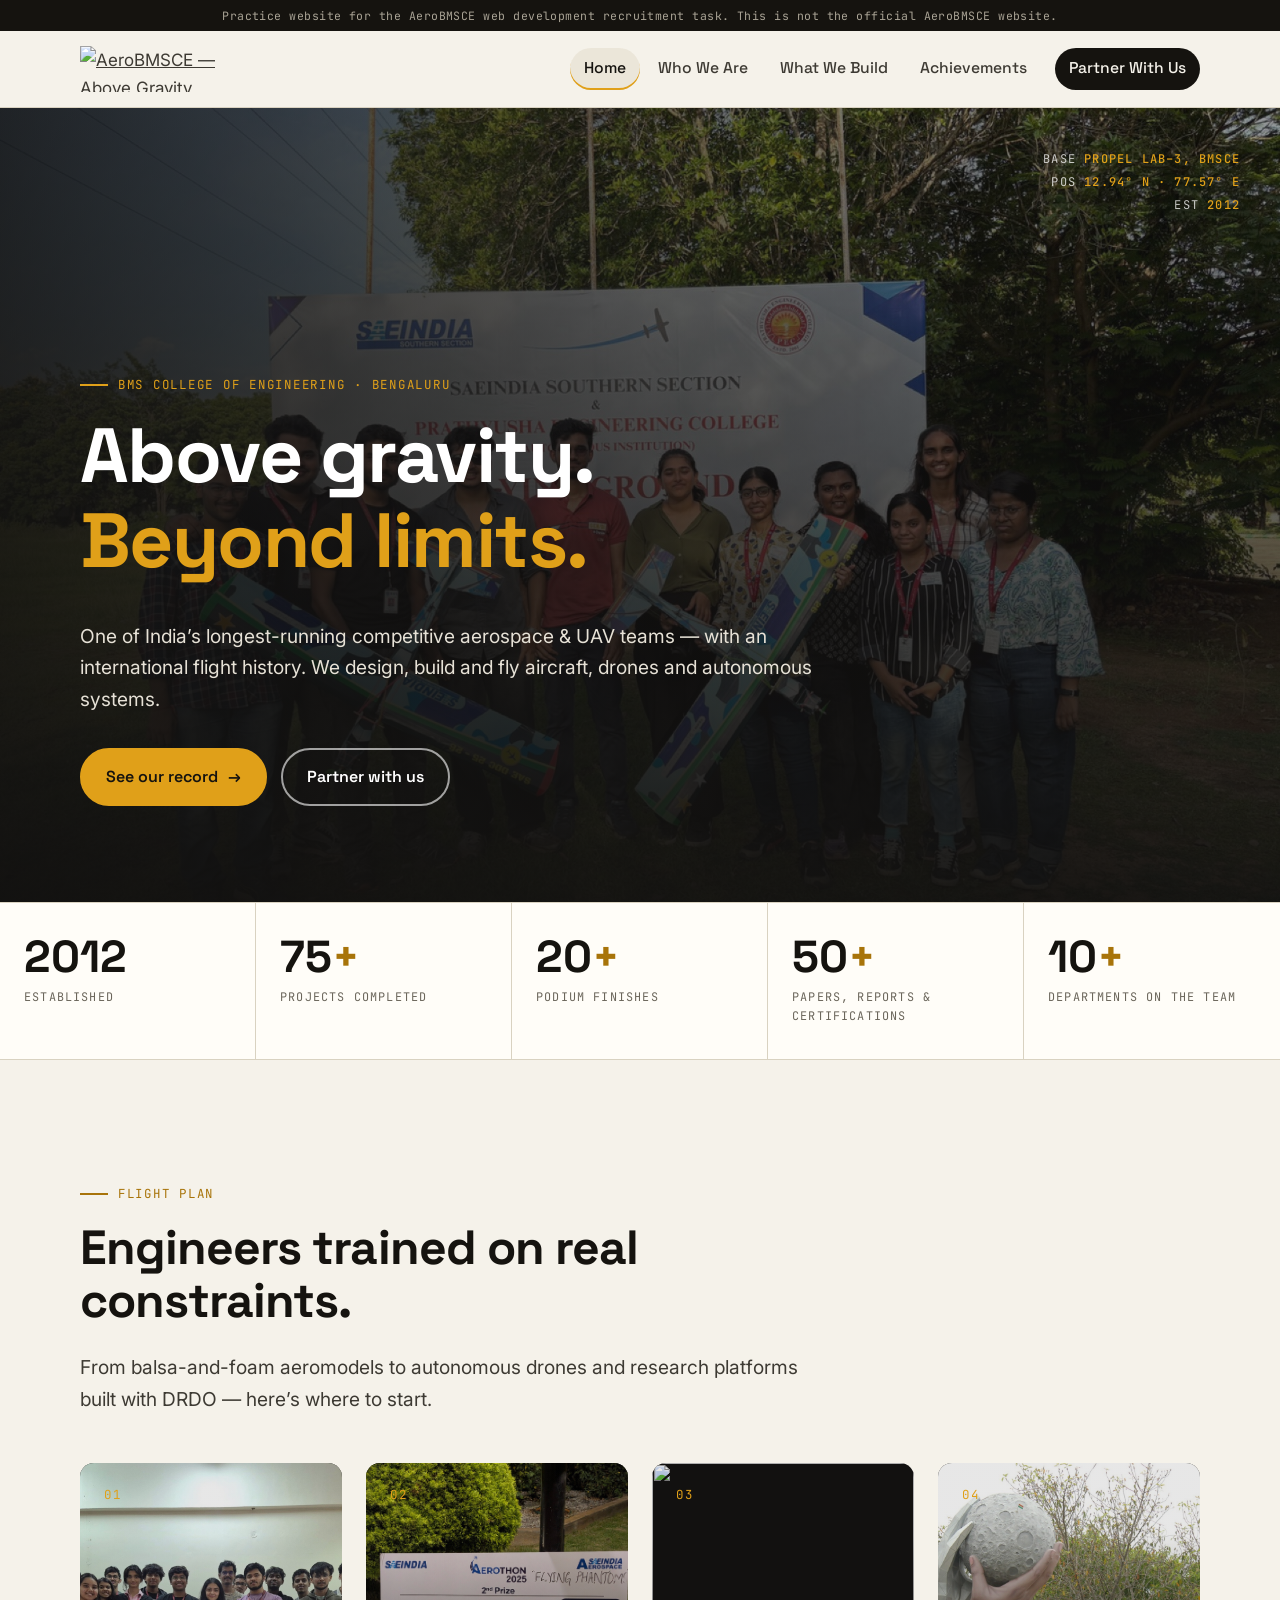
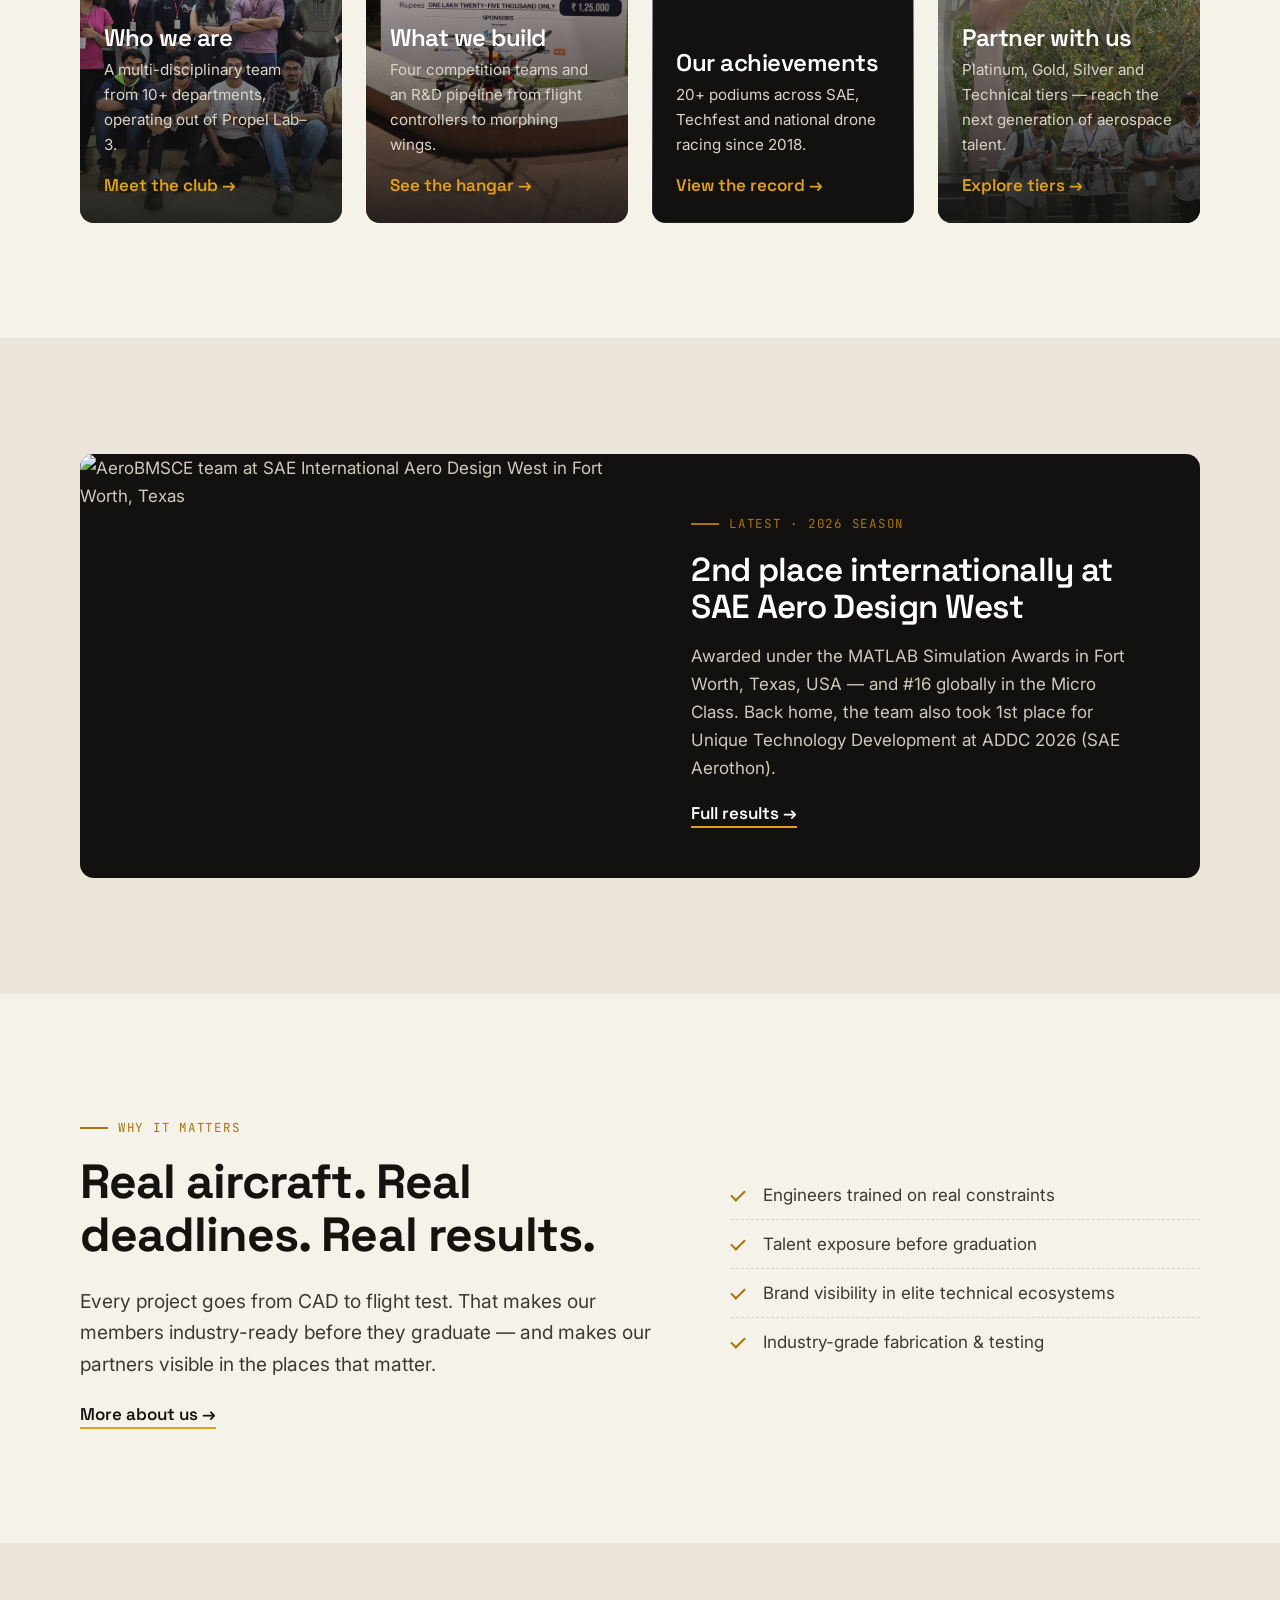
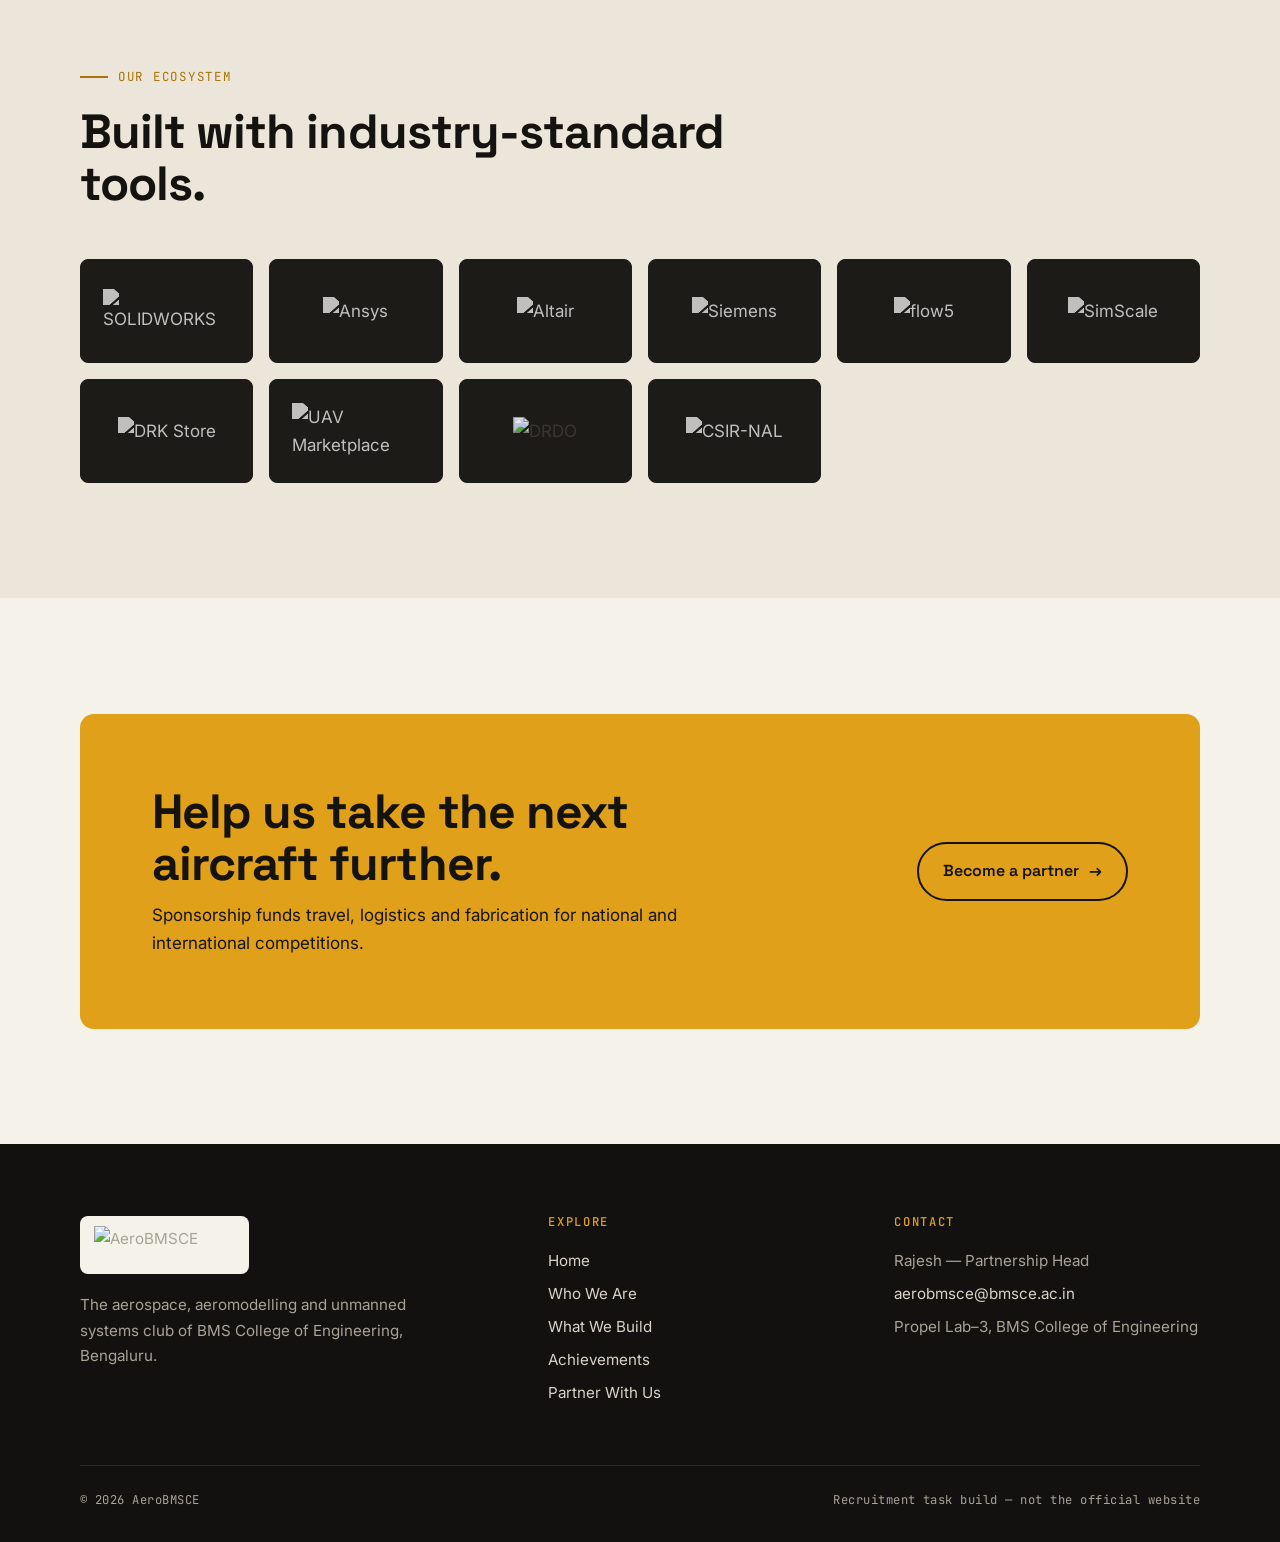
==== index.html @ 8e27bb0a "Rebuild AeroBMSCE site: five responsive pages, shared design system, README Co-Authored-By: Claude O" ====
<!DOCTYPE html>
<html lang="en" class="no-js">
<head>
  <meta charset="utf-8">
  <meta name="viewport" content="width=device-width, initial-scale=1">
  <meta name="robots" content="noindex">
  <meta name="description" content="AeroBMSCE — the aerospace, aeromodelling and unmanned systems club of BMS College of Engineering, Bengaluru.">
  <title>AeroBMSCE — Above Gravity, Beyond Limits</title>
  <link rel="icon" href="images/logo.png">
  <link rel="preconnect" href="https://fonts.googleapis.com">
  <link rel="preconnect" href="https://fonts.gstatic.com" crossorigin>
  <link href="https://fonts.googleapis.com/css2?family=Inter:wght@400;500;600&family=JetBrains+Mono:wght@400;500;700&family=Space+Grotesk:wght@500;600;700&display=swap" rel="stylesheet">
  <link rel="stylesheet" href="style.css">
  <script src="script.js" defer></script>
</head>
<body>

<a class="skip-link" href="#main">Skip to content</a>
<div class="notice">Practice website for the AeroBMSCE web development recruitment task. This is not the official AeroBMSCE website.</div>

<header class="site-header">
  <div class="container">
    <a class="brand" href="index.html" aria-label="AeroBMSCE home">
      <img src="images/header-logo.png" alt="AeroBMSCE — Above Gravity, Beyond Limits" width="1688" height="454">
    </a>
    <button class="nav-toggle" type="button" aria-expanded="false" aria-controls="site-nav" aria-label="Open menu"><span></span></button>
    <nav class="nav" id="site-nav" aria-label="Main">
      <a href="index.html" aria-current="page">Home</a>
      <a href="about.html">Who We Are</a>
      <a href="build.html">What We Build</a>
      <a href="achievements.html">Achievements</a>
      <a class="nav-cta" href="partners.html">Partner With Us</a>
    </nav>
  </div>
</header>

<main id="main">

  <!-- Hero -->
  <section class="hero">
    <div class="hero-hud" aria-hidden="true">
      BASE <b>PROPEL LAB–3, BMSCE</b><br>
      POS <b>12.94° N · 77.57° E</b><br>
      EST <b>2012</b>
    </div>
    <div class="container">
      <p class="eyebrow">BMS College of Engineering · Bengaluru</p>
      <h1>Above gravity. <em>Beyond limits.</em></h1>
      <p class="lead">One of India’s longest-running competitive aerospace &amp; UAV teams — with an international flight history. We design, build and fly aircraft, drones and autonomous systems.</p>
      <div class="hero-actions">
        <a class="btn btn--gold" href="achievements.html">See our record <span class="arrow" aria-hidden="true">→</span></a>
        <a class="btn btn--ghost-light" href="partners.html">Partner with us</a>
      </div>
    </div>
  </section>

  <!-- Stats -->
  <section class="stats" aria-label="AeroBMSCE in numbers">
    <div class="stat">
      <div class="stat-value">2012</div>
      <div class="stat-label">Established</div>
    </div>
    <div class="stat">
      <div class="stat-value"><span data-count="75">75</span><span class="plus">+</span></div>
      <div class="stat-label">Projects completed</div>
    </div>
    <div class="stat">
      <div class="stat-value"><span data-count="20">20</span><span class="plus">+</span></div>
      <div class="stat-label">Podium finishes</div>
    </div>
    <div class="stat">
      <div class="stat-value"><span data-count="50">50</span><span class="plus">+</span></div>
      <div class="stat-label">Papers, reports &amp; certifications</div>
    </div>
    <div class="stat">
      <div class="stat-value"><span data-count="10">10</span><span class="plus">+</span></div>
      <div class="stat-label">Departments on the team</div>
    </div>
  </section>

  <!-- Explore -->
  <section class="section">
    <div class="container">
      <div class="section-head reveal">
        <p class="eyebrow">Flight plan</p>
        <h2>Engineers trained on real constraints.</h2>
        <p class="lead">From balsa-and-foam aeromodels to autonomous drones and research platforms built with DRDO — here’s where to start.</p>
      </div>

      <div class="grid grid--4">
        <a class="explore-card reveal" href="about.html">
          <img src="images/photo5.jpg" alt="" loading="lazy">
          <span class="num">01</span>
          <div class="body">
            <h3>Who we are</h3>
            <p>A multi-disciplinary team from 10+ departments, operating out of Propel Lab–3.</p>
            <span class="go">Meet the club →</span>
          </div>
        </a>
        <a class="explore-card reveal" href="build.html">
          <img src="images/photo7.jpg" alt="" loading="lazy">
          <span class="num">02</span>
          <div class="body">
            <h3>What we build</h3>
            <p>Four competition teams and an R&amp;D pipeline from flight controllers to morphing wings.</p>
            <span class="go">See the hangar →</span>
          </div>
        </a>
        <a class="explore-card reveal" href="achievements.html">
          <img src="images/photo3.jpg" alt="" loading="lazy">
          <span class="num">03</span>
          <div class="body">
            <h3>Our achievements</h3>
            <p>20+ podiums across SAE, Techfest and national drone racing since 2018.</p>
            <span class="go">View the record →</span>
          </div>
        </a>
        <a class="explore-card reveal" href="partners.html">
          <img src="images/photo6.jpg" alt="" loading="lazy">
          <span class="num">04</span>
          <div class="body">
            <h3>Partner with us</h3>
            <p>Platinum, Gold, Silver and Technical tiers — reach the next generation of aerospace talent.</p>
            <span class="go">Explore tiers →</span>
          </div>
        </a>
      </div>
    </div>
  </section>

  <!-- Latest highlight -->
  <section class="section section--alt">
    <div class="container">
      <div class="highlight reveal">
        <img src="images/photo3.jpg" alt="AeroBMSCE team at SAE International Aero Design West in Fort Worth, Texas" loading="lazy">
        <div class="body">
          <p class="eyebrow">Latest · 2026 season</p>
          <h3>2nd place internationally at SAE Aero Design West</h3>
          <p>Awarded under the MATLAB Simulation Awards in Fort Worth, Texas, USA — and #16 globally in the Micro Class. Back home, the team also took 1st place for Unique Technology Development at ADDC 2026 (SAE Aerothon).</p>
          <a class="text-link" href="achievements.html">Full results →</a>
        </div>
      </div>
    </div>
  </section>

  <!-- Why it matters -->
  <section class="section">
    <div class="container split">
      <div class="reveal">
        <p class="eyebrow">Why it matters</p>
        <h2>Real aircraft. Real deadlines. Real results.</h2>
        <p class="lead">Every project goes from CAD to flight test. That makes our members industry-ready before they graduate — and makes our partners visible in the places that matter.</p>
        <a class="text-link" href="about.html">More about us →</a>
      </div>
      <ul class="tick-list reveal">
        <li>Engineers trained on real constraints</li>
        <li>Talent exposure before graduation</li>
        <li>Brand visibility in elite technical ecosystems</li>
        <li>Industry-grade fabrication &amp; testing</li>
      </ul>
    </div>
  </section>

  <!-- Ecosystem logos -->
  <section class="section section--alt">
    <div class="container">
      <div class="section-head reveal">
        <p class="eyebrow">Our ecosystem</p>
        <h2>Built with industry-standard tools.</h2>
      </div>
      <div class="logo-wall reveal">
        <div class="logo-tile"><img src="images/solidworks.png" alt="SOLIDWORKS" loading="lazy"></div>
        <div class="logo-tile"><img src="images/ansys.png" alt="Ansys" loading="lazy"></div>
        <div class="logo-tile"><img src="images/altair.png" alt="Altair" loading="lazy"></div>
        <div class="logo-tile"><img src="images/siemens.png" alt="Siemens" loading="lazy"></div>
        <div class="logo-tile"><img src="images/flow5.png" alt="flow5" loading="lazy"></div>
        <div class="logo-tile"><img src="images/simscale.png" alt="SimScale" loading="lazy"></div>
        <div class="logo-tile"><img src="images/drkstore.png" alt="DRK Store" loading="lazy"></div>
        <div class="logo-tile"><img src="images/uav-marketplace.png" alt="UAV Marketplace" loading="lazy"></div>
        <div class="logo-tile"><img class="keep-colour" src="images/drdo.png" alt="DRDO" loading="lazy"></div>
        <div class="logo-tile"><img src="images/csir-nal.png" alt="CSIR-NAL" loading="lazy"></div>
      </div>
    </div>
  </section>

  <!-- CTA -->
  <section class="section">
    <div class="container">
      <div class="cta-band reveal">
        <div>
          <h2>Help us take the next aircraft further.</h2>
          <p>Sponsorship funds travel, logistics and fabrication for national and international competitions.</p>
        </div>
        <a class="btn btn--ghost" href="partners.html">Become a partner <span class="arrow" aria-hidden="true">→</span></a>
      </div>
    </div>
  </section>

</main>

<footer class="site-footer">
  <div class="container">
    <div class="footer-grid">
      <div class="footer-brand">
        <span class="badge"><img src="images/header-logo.png" alt="AeroBMSCE" width="1688" height="454"></span>
        <p>The aerospace, aeromodelling and unmanned systems club of BMS College of Engineering, Bengaluru.</p>
      </div>
      <div>
        <h4>Explore</h4>
        <ul>
          <li><a href="index.html">Home</a></li>
          <li><a href="about.html">Who We Are</a></li>
          <li><a href="build.html">What We Build</a></li>
          <li><a href="achievements.html">Achievements</a></li>
          <li><a href="partners.html">Partner With Us</a></li>
        </ul>
      </div>
      <div>
        <h4>Contact</h4>
        <ul>
          <li>Rajesh — Partnership Head</li>
          <li><a href="mailto:aerobmsce@bmsce.ac.in">aerobmsce@bmsce.ac.in</a></li>
          <li>Propel Lab–3, BMS College of Engineering</li>
        </ul>
      </div>
    </div>
    <div class="footer-bottom">
      <span>© <span id="year">2026</span> AeroBMSCE</span>
      <span>Recruitment task build — not the official website</span>
    </div>
  </div>
</footer>

</body>
</html>
---- style.css ----
/* =========================================================
   AeroBMSCE — shared stylesheet
   Theme: "flight log" — warm drafting paper, ink black and
   the gold from the AeroBMSCE eagle.
   ========================================================= */

/* ---------- 1. Design tokens ---------- */
:root {
  --paper: #f5f2ea;
  --paper-2: #ebe6d9;
  --card: #fffdf8;
  --ink: #15130f;
  --ink-2: #3d3a33;
  --muted: #6b665b;
  --line: #d9d2c1;
  --gold: #e0a019;
  --gold-deep: #a8740a;
  --night: #121110;
  --night-2: #1d1b18;

  --font-display: "Space Grotesk", system-ui, sans-serif;
  --font-body: "Inter", system-ui, sans-serif;
  --font-mono: "JetBrains Mono", ui-monospace, monospace;

  --radius: 14px;
  --radius-sm: 8px;
  --container: 1200px;
  --gutter: clamp(16px, 4vw, 40px);
  --section-y: clamp(64px, 9vw, 120px);
  --shadow: 0 1px 2px rgba(21, 19, 15, .06), 0 8px 24px rgba(21, 19, 15, .06);
}

/* ---------- 2. Base ---------- */
*, *::before, *::after { box-sizing: border-box; }

html { scroll-behavior: smooth; }

body {
  margin: 0;
  background: var(--paper);
  color: var(--ink-2);
  font-family: var(--font-body);
  font-size: 17px;
  line-height: 1.65;
  -webkit-font-smoothing: antialiased;
}

img { max-width: 100%; display: block; }

a { color: inherit; }

h1, h2, h3, h4 {
  font-family: var(--font-display);
  color: var(--ink);
  line-height: 1.1;
  margin: 0 0 .5em;
  letter-spacing: -0.02em;
}
h1 { font-size: clamp(2.6rem, 6vw, 4.8rem); font-weight: 700; }
h2 { font-size: clamp(2rem, 4vw, 3rem); font-weight: 700; }
h3 { font-size: 1.3rem; font-weight: 600; }

p { margin: 0 0 1em; }

:focus-visible {
  outline: 3px solid var(--gold);
  outline-offset: 3px;
  border-radius: 4px;
}

.container {
  width: 100%;
  max-width: var(--container);
  margin: 0 auto;
  padding: 0 var(--gutter);
}

.section { padding: var(--section-y) 0; scroll-margin-top: 76px; } /* keep anchors clear of the sticky header */
.section--alt { background: var(--paper-2); }
.section--dark { background: var(--night); color: #cfc9bc; }
.section--dark h2, .section--dark h3 { color: #fff; }

.skip-link {
  position: absolute;
  left: -999px;
  top: 8px;
  background: var(--ink);
  color: #fff;
  padding: 8px 14px;
  z-index: 100;
}
.skip-link:focus { left: 8px; }

/* ---------- 3. Small reusable pieces ---------- */

/* Mono "instrument" label used above headings: e.g. 01 / WHO WE ARE */
.eyebrow {
  display: inline-flex;
  align-items: center;
  gap: 10px;
  font-family: var(--font-mono);
  font-size: .78rem;
  letter-spacing: .14em;
  text-transform: uppercase;
  color: var(--gold-deep);
  margin-bottom: 18px;
}
.eyebrow::before {
  content: "";
  width: 28px;
  height: 2px;
  background: currentColor;
}
.section--dark .eyebrow, .hero .eyebrow { color: var(--gold); }

.lead { font-size: 1.2rem; color: var(--ink-2); max-width: 62ch; }
.section--dark .lead { color: #cfc9bc; }

.section-head { max-width: 760px; margin-bottom: 48px; }

.btn {
  display: inline-flex;
  align-items: center;
  gap: 10px;
  padding: 14px 24px;
  border-radius: 999px;
  border: 2px solid var(--ink);
  font-family: var(--font-display);
  font-weight: 600;
  font-size: 1rem;
  text-decoration: none;
  transition: transform .2s, background .2s, color .2s;
  cursor: pointer;
}
.btn:hover { transform: translateY(-2px); }
.btn--gold { background: var(--gold); border-color: var(--gold); color: var(--ink); }
.btn--gold:hover { background: #f0b52e; }
.btn--ghost { background: transparent; color: var(--ink); }
.btn--ghost:hover { background: var(--ink); color: var(--paper); }
.btn--ghost-light { border-color: rgba(255, 255, 255, .6); color: #fff; }
.btn--ghost-light:hover { background: #fff; color: var(--ink); }
.btn .arrow { transition: transform .2s; }
.btn:hover .arrow { transform: translateX(4px); }

.text-link {
  font-family: var(--font-display);
  font-weight: 600;
  color: var(--ink);
  text-decoration: none;
  border-bottom: 2px solid var(--gold);
  padding-bottom: 2px;
}
.text-link:hover { color: var(--gold-deep); }

.card {
  background: var(--card);
  border: 1px solid var(--line);
  border-radius: var(--radius);
  padding: 28px;
  box-shadow: var(--shadow);
}

.grid { display: grid; gap: 24px; }
.grid--2 { grid-template-columns: repeat(2, 1fr); }
.grid--3 { grid-template-columns: repeat(3, 1fr); }
.grid--4 { grid-template-columns: repeat(4, 1fr); }

.split {
  display: grid;
  grid-template-columns: 1.1fr .9fr;
  gap: clamp(32px, 6vw, 80px);
  align-items: center;
}

.tick-list { list-style: none; padding: 0; margin: 0; }
.tick-list li {
  position: relative;
  padding: 10px 0 10px 32px;
  border-bottom: 1px dashed var(--line);
}
.tick-list li:last-child { border-bottom: 0; }
.tick-list li::before {
  content: "";
  position: absolute;
  left: 0;
  top: 19px;
  width: 14px;
  height: 8px;
  border-left: 2px solid var(--gold-deep);
  border-bottom: 2px solid var(--gold-deep);
  transform: rotate(-45deg);
}
.section--dark .tick-list li { border-color: #36322b; }
.section--dark .tick-list li::before { border-color: var(--gold); }

.tag {
  display: inline-block;
  font-family: var(--font-mono);
  font-size: .72rem;
  letter-spacing: .08em;
  text-transform: uppercase;
  padding: 4px 10px;
  border-radius: 999px;
  background: var(--paper-2);
  color: var(--ink-2);
  border: 1px solid var(--line);
}

/* ---------- 4. Header & navigation ---------- */
.notice {
  background: var(--ink);
  color: #a9a395;
  font-family: var(--font-mono);
  font-size: .72rem;
  text-align: center;
  padding: 6px var(--gutter);
  letter-spacing: .04em;
}

.site-header {
  position: sticky;
  top: 0;
  z-index: 50;
  background: rgba(245, 242, 234, .88);
  backdrop-filter: blur(12px);
  -webkit-backdrop-filter: blur(12px);
  border-bottom: 1px solid var(--line);
}
.site-header .container {
  display: flex;
  align-items: center;
  justify-content: space-between;
  height: 76px;
}

.brand img {
  /* header-logo.png is 1688 x 454 – keep its real aspect ratio */
  height: 46px;
  width: auto;
}

.nav { display: flex; align-items: center; gap: 4px; }
.nav a {
  font-family: var(--font-display);
  font-weight: 500;
  font-size: .98rem;
  color: var(--ink-2);
  text-decoration: none;
  padding: 8px 14px;
  border-radius: 999px;
  transition: background .2s, color .2s;
}
.nav a:hover { background: var(--paper-2); color: var(--ink); }
.nav a[aria-current="page"] { color: var(--ink); background: var(--paper-2); box-shadow: inset 0 -2px 0 var(--gold); }
.nav .nav-cta { background: var(--ink); color: var(--paper); margin-left: 10px; }
.nav .nav-cta:hover, .nav .nav-cta[aria-current="page"] { background: var(--gold); color: var(--ink); box-shadow: none; }

.nav-toggle {
  display: none;
  background: none;
  border: 1px solid var(--line);
  border-radius: var(--radius-sm);
  width: 44px;
  height: 44px;
  cursor: pointer;
  position: relative;
}
.nav-toggle span,
.nav-toggle span::before,
.nav-toggle span::after {
  position: absolute;
  left: 11px;
  width: 20px;
  height: 2px;
  background: var(--ink);
  content: "";
  transition: transform .25s;
}
.nav-toggle span { top: 21px; }
.nav-toggle span::before { left: 0; top: -6px; }
.nav-toggle span::after { left: 0; top: 6px; }
.nav-open .nav-toggle span { background: transparent; }
.nav-open .nav-toggle span::before { transform: translateY(6px) rotate(45deg); }
.nav-open .nav-toggle span::after { transform: translateY(-6px) rotate(-45deg); }

/* ---------- 5. Hero (home) ---------- */
.hero {
  position: relative;
  min-height: calc(100vh - 106px);
  min-height: calc(100svh - 106px);
  display: flex;
  align-items: flex-end;
  color: #fff;
  background: var(--night) url(images/photo2.jpg) center 35% / cover no-repeat;
  overflow: hidden;
}
.hero::before {
  content: "";
  position: absolute;
  inset: 0;
  background:
    linear-gradient(180deg, rgba(18, 17, 16, .35) 0%, rgba(18, 17, 16, .6) 45%, rgba(18, 17, 16, .95) 100%),
    linear-gradient(90deg, rgba(18, 17, 16, .85) 0%, rgba(18, 17, 16, .4) 55%, rgba(18, 17, 16, .1) 100%);
}
.hero .container { position: relative; padding-bottom: clamp(48px, 8vw, 96px); padding-top: 120px; }
.hero h1 { color: #fff; max-width: 14ch; }
.hero h1 em { font-style: normal; color: var(--gold); }
.hero .lead { color: #e6e1d6; margin-bottom: 32px; }
.hero-actions { display: flex; flex-wrap: wrap; gap: 14px; }

/* Flight-data readout in the corner of the hero */
.hero-hud {
  position: absolute;
  right: var(--gutter);
  top: 40px;
  font-family: var(--font-mono);
  font-size: .75rem;
  letter-spacing: .1em;
  color: rgba(255, 255, 255, .75);
  text-align: right;
  line-height: 1.9;
}
.hero-hud b { color: var(--gold); font-weight: 500; }

/* ---------- 6. Page header (inner pages) ---------- */
.page-hero {
  position: relative;
  padding: clamp(72px, 10vw, 128px) 0 clamp(56px, 7vw, 88px);
  background: var(--night);
  color: #cfc9bc;
  overflow: hidden;
}
.page-hero::after {
  /* faint blueprint grid */
  content: "";
  position: absolute;
  inset: 0;
  background-image:
    linear-gradient(rgba(224, 160, 25, .07) 1px, transparent 1px),
    linear-gradient(90deg, rgba(224, 160, 25, .07) 1px, transparent 1px);
  background-size: 48px 48px;
  mask-image: linear-gradient(90deg, transparent, #000 60%);
  -webkit-mask-image: linear-gradient(90deg, transparent, #000 60%);
  pointer-events: none;
}
.page-hero .container { position: relative; z-index: 1; }
.page-hero h1 { color: #fff; max-width: 18ch; }
.page-hero .lead { color: #cfc9bc; }
.page-hero-art {
  position: absolute;
  right: -40px;
  bottom: -30px;
  width: min(46vw, 560px);
  opacity: .9;
  z-index: 1;
  pointer-events: none;
}

/* ---------- 7. Stats strip ---------- */
.stats {
  display: grid;
  grid-template-columns: repeat(5, 1fr);
  border-top: 1px solid var(--line);
  border-bottom: 1px solid var(--line);
  background: var(--card);
}
.stat {
  padding: 32px 24px;
  border-right: 1px solid var(--line);
}
.stat:last-child { border-right: 0; }
.stat-value {
  font-family: var(--font-display);
  font-size: clamp(2rem, 3.6vw, 2.8rem);
  font-weight: 700;
  color: var(--ink);
  line-height: 1;
}
.stat-value .plus { color: var(--gold-deep); }
.stat-label {
  margin-top: 8px;
  font-family: var(--font-mono);
  font-size: .74rem;
  letter-spacing: .1em;
  text-transform: uppercase;
  color: var(--muted);
}

/* ---------- 8. Explore cards (home) ---------- */
.explore-card {
  position: relative;
  display: flex;
  flex-direction: column;
  min-height: 360px;
  border-radius: var(--radius);
  overflow: hidden;
  text-decoration: none;
  color: #fff;
  background: var(--night);
  isolation: isolate;
}
.explore-card img {
  position: absolute;
  inset: 0;
  width: 100%;
  height: 100%;
  object-fit: cover;
  z-index: -2;
  transition: transform .6s ease;
}
.explore-card::before {
  content: "";
  position: absolute;
  inset: 0;
  z-index: -1;
  background: linear-gradient(180deg, rgba(18, 17, 16, .1) 20%, rgba(18, 17, 16, .9) 100%);
}
.explore-card:hover img { transform: scale(1.06); }
.explore-card .num {
  font-family: var(--font-mono);
  font-size: .78rem;
  letter-spacing: .14em;
  color: var(--gold);
  padding: 22px 24px 0;
}
.explore-card .body { margin-top: auto; padding: 24px; }
.explore-card h3 { color: #fff; font-size: 1.5rem; margin-bottom: 6px; }
.explore-card p { color: #d9d3c6; font-size: .95rem; margin: 0; }
.explore-card .go {
  display: inline-block;
  margin-top: 14px;
  font-family: var(--font-display);
  font-weight: 600;
  color: var(--gold);
}

/* ---------- 9. Highlight banner ---------- */
.highlight {
  display: grid;
  grid-template-columns: 1fr 1fr;
  border-radius: var(--radius);
  overflow: hidden;
  background: var(--night);
  color: #cfc9bc;
}
.highlight img { width: 100%; height: 100%; object-fit: cover; min-height: 320px; }
.highlight .body { padding: clamp(28px, 4vw, 56px); align-self: center; }
.highlight h3 { color: #fff; font-size: clamp(1.5rem, 2.6vw, 2.1rem); }

/* ---------- 10. Logo wall ---------- */
.logo-wall {
  display: grid;
  grid-template-columns: repeat(auto-fill, minmax(170px, 1fr));
  gap: 16px;
}
.logo-tile {
  display: grid;
  place-items: center;
  height: 104px;
  padding: 18px 22px;
  background: var(--night-2);
  border: 1px solid var(--night-2);
  border-radius: var(--radius-sm);
  transition: border-color .3s;
}
.logo-tile:hover { border-color: var(--gold); }
.logo-tile img {
  /* never stretch a logo: fit inside the tile, keep aspect ratio */
  max-height: 62px;
  max-width: 100%;
  width: auto;
  height: auto;
  object-fit: contain;
  /* The supplied logos mix black and white artwork, so render them all
     as one-colour white marks for a consistent wall */
  filter: brightness(0) invert(1);
  opacity: .72;
  transition: opacity .3s;
}
.logo-tile:hover img { opacity: 1; }
/* The DRDO emblem has a solid fill that would turn into a white disc */
.logo-tile img.keep-colour { filter: none; opacity: .9; }
.logo-group + .logo-group { margin-top: 40px; }
.logo-group h3 {
  font-family: var(--font-mono);
  font-size: .8rem;
  font-weight: 500;
  letter-spacing: .12em;
  text-transform: uppercase;
  color: var(--muted);
  margin-bottom: 16px;
}

/* ---------- 11. CTA band ---------- */
.cta-band {
  background: var(--gold);
  color: var(--ink);
  border-radius: var(--radius);
  padding: clamp(36px, 6vw, 72px);
  display: flex;
  align-items: center;
  justify-content: space-between;
  gap: 32px;
  flex-wrap: wrap;
}
.cta-band h2 { margin: 0; max-width: 18ch; }
.cta-band p { margin: 10px 0 0; max-width: 52ch; }
.cta-band .btn--ghost:hover { background: var(--ink); color: var(--gold); }

/* ---------- 12. Who we are ---------- */
.photo-stack { position: relative; padding: 0 0 48px 48px; }
.photo-stack img { border-radius: var(--radius); box-shadow: var(--shadow); }
.photo-stack img:first-child { width: 100%; aspect-ratio: 4 / 3; object-fit: cover; }
.photo-stack img:last-child {
  position: absolute;
  left: 0;
  bottom: 0;
  width: 46%;
  aspect-ratio: 1;
  object-fit: cover;
  border: 6px solid var(--paper);
}

.fact-list { display: grid; grid-template-columns: repeat(3, 1fr); gap: 1px; background: var(--line); border: 1px solid var(--line); border-radius: var(--radius); overflow: hidden; margin-top: 40px; }
.fact { background: var(--card); padding: 22px; }
.fact dt { font-family: var(--font-mono); font-size: .72rem; letter-spacing: .12em; text-transform: uppercase; color: var(--muted); }
.fact dd { margin: 6px 0 0; font-family: var(--font-display); font-weight: 600; font-size: 1.15rem; color: var(--ink); }

.icon-card .icon {
  width: 48px;
  height: 48px;
  border-radius: 12px;
  display: grid;
  place-items: center;
  background: var(--ink);
  color: var(--gold);
  margin-bottom: 18px;
}
.icon-card .icon svg { width: 24px; height: 24px; }
.icon-card p { margin: 0; color: var(--muted); }

.vision {
  font-family: var(--font-display);
  font-size: clamp(1.4rem, 2.6vw, 2.1rem);
  line-height: 1.35;
  color: #fff;
  font-weight: 500;
  max-width: 30ch;
  margin: 0;
}
.vision span { color: var(--gold); }

/* ---------- 13. What we build ---------- */
.team-card {
  display: flex;
  flex-direction: column;
  border-top: 4px solid var(--gold);
}
.team-card .code {
  font-family: var(--font-mono);
  font-size: .74rem;
  letter-spacing: .14em;
  color: var(--muted);
  margin-bottom: 26px;
}
.team-card h3 { font-size: 1.45rem; }
.team-card p { color: var(--muted); margin: 0; }

.rnd-list { counter-reset: rnd; display: grid; grid-template-columns: repeat(2, 1fr); gap: 0 48px; }
.rnd-item {
  counter-increment: rnd;
  display: grid;
  grid-template-columns: 56px 1fr;
  gap: 12px;
  padding: 24px 0;
  border-top: 1px solid #36322b;
}
.rnd-item::before {
  content: counter(rnd, decimal-leading-zero);
  font-family: var(--font-mono);
  color: var(--gold);
  font-size: .9rem;
  padding-top: 4px;
}
.rnd-item h3 { font-size: 1.15rem; margin-bottom: 4px; }
.rnd-item p { margin: 0; font-size: .97rem; }
.rnd-item .tag { margin-left: 8px; background: transparent; border-color: var(--gold); color: var(--gold); vertical-align: middle; }

/* Carousel */
.carousel { position: relative; border-radius: var(--radius); overflow: hidden; background: var(--night); }
.carousel-track { display: flex; transition: transform .6s cubic-bezier(.65, 0, .35, 1); }
.carousel-slide { flex: 0 0 100%; margin: 0; position: relative; }
.carousel-slide img { width: 100%; aspect-ratio: 16 / 9; object-fit: cover; }
.carousel-slide figcaption {
  position: absolute;
  left: 0;
  right: 0;
  bottom: 0;
  padding: 40px 24px 20px;
  background: linear-gradient(transparent, rgba(18, 17, 16, .85));
  color: #fff;
  font-size: .95rem;
}
.carousel-controls {
  position: absolute;
  top: 16px;
  right: 16px;
  display: flex;
  gap: 8px;
}
.carousel-btn {
  width: 44px;
  height: 44px;
  border-radius: 50%;
  border: 0;
  background: rgba(255, 255, 255, .9);
  color: var(--ink);
  font-size: 1.1rem;
  cursor: pointer;
  transition: background .2s;
}
.carousel-btn:hover { background: var(--gold); }
.carousel-dots { position: absolute; left: 24px; top: 24px; display: flex; gap: 6px; }
.carousel-dots button {
  width: 22px;
  height: 4px;
  border: 0;
  padding: 0;
  border-radius: 2px;
  background: rgba(255, 255, 255, .4);
  cursor: pointer;
}
.carousel-dots button[aria-current="true"] { background: var(--gold); width: 40px; }

/* ---------- 14. Achievements timeline ---------- */
.filters { display: flex; flex-wrap: wrap; gap: 8px; margin-bottom: 40px; }
.filter-btn {
  font-family: var(--font-mono);
  font-size: .82rem;
  letter-spacing: .06em;
  padding: 9px 16px;
  border-radius: 999px;
  border: 1px solid var(--line);
  background: var(--card);
  color: var(--ink-2);
  cursor: pointer;
  transition: background .2s, color .2s, border-color .2s;
}
.filter-btn:hover { border-color: var(--ink); }
.filter-btn[aria-pressed="true"] { background: var(--ink); color: var(--paper); border-color: var(--ink); }

.season {
  display: grid;
  grid-template-columns: 180px 1fr;
  gap: 32px;
  padding: 40px 0;
  border-top: 1px solid var(--line);
}
.season[hidden] { display: none; }
.season-year {
  position: sticky;
  top: 100px;
  align-self: start;
  font-family: var(--font-display);
  font-size: 3.4rem;
  font-weight: 700;
  color: var(--ink);
  line-height: 1;
}
.season-year small {
  display: block;
  font-family: var(--font-mono);
  font-size: .72rem;
  font-weight: 400;
  letter-spacing: .14em;
  color: var(--muted);
  margin-top: 8px;
}
.season-items { display: grid; grid-template-columns: repeat(2, 1fr); gap: 16px; }

.result {
  background: var(--card);
  border: 1px solid var(--line);
  border-radius: var(--radius);
  padding: 22px 24px;
  display: flex;
  flex-direction: column;
  gap: 8px;
}
.result-event { font-family: var(--font-display); font-weight: 600; color: var(--ink); font-size: 1.08rem; line-height: 1.3; }
.result-place {
  display: inline-flex;
  align-items: center;
  gap: 8px;
  font-weight: 600;
  color: var(--ink-2);
}
.medal {
  flex: none;
  width: 28px;
  height: 28px;
  border-radius: 50%;
  display: grid;
  place-items: center;
  font-family: var(--font-mono);
  font-size: .72rem;
  font-weight: 700;
  color: var(--ink);
  background: var(--paper-2);
  border: 1px solid var(--line);
}
.medal--1 { background: #f2c14e; border-color: #d39e1b; }
.medal--2 { background: #d9d9d6; border-color: #a9a9a4; }
.medal--3 { background: #dfa778; border-color: #b97a45; }
.result-meta { font-size: .9rem; color: var(--muted); margin: 0; }
.result--feature { grid-column: 1 / -1; background: var(--night); border-color: var(--night); color: #cfc9bc; }
.result--feature .result-event { color: #fff; font-size: 1.35rem; }
.result--feature .result-place { color: var(--gold); }
.result--feature .result-meta { color: #a9a395; }

/* Gallery + lightbox */
.gallery { display: grid; grid-template-columns: repeat(4, 1fr); grid-auto-rows: 220px; grid-auto-flow: dense; gap: 12px; }
.gallery button {
  padding: 0;
  border: 0;
  border-radius: var(--radius-sm);
  overflow: hidden;
  cursor: zoom-in;
  background: var(--night);
}
.gallery img { width: 100%; height: 100%; object-fit: cover; transition: transform .5s, opacity .3s; }
.gallery button:hover img { transform: scale(1.05); opacity: .85; }
.gallery .wide { grid-column: span 2; }
.gallery .tall { grid-row: span 2; }

.lightbox {
  border: 0;
  padding: 0;
  background: transparent;
  max-width: min(92vw, 1200px);
  max-height: 90vh;
}
.lightbox::backdrop { background: rgba(10, 9, 8, .9); }
.lightbox img { max-height: 84vh; width: auto; margin: 0 auto; border-radius: var(--radius-sm); }
.lightbox-close {
  position: fixed;
  top: 20px;
  right: 20px;
  width: 48px;
  height: 48px;
  border-radius: 50%;
  border: 0;
  background: #fff;
  font-size: 1.4rem;
  cursor: pointer;
}

/* ---------- 15. Partner with us ---------- */
.upcoming { list-style: none; padding: 0; margin: 0; display: grid; gap: 12px; }
.upcoming li {
  display: flex;
  align-items: center;
  justify-content: space-between;
  gap: 16px;
  background: var(--card);
  border: 1px solid var(--line);
  border-radius: var(--radius-sm);
  padding: 16px 20px;
}
.upcoming strong { font-family: var(--font-display); color: var(--ink); font-weight: 600; }
.upcoming span { color: var(--muted); font-size: .95rem; }

.status-card { background: var(--ink); color: #cfc9bc; border-color: var(--ink); }
.status-card h3 { color: #fff; }
.status-card .big { font-family: var(--font-display); font-size: 3.4rem; font-weight: 700; color: var(--gold); line-height: 1; margin-bottom: 8px; }

.tier {
  display: flex;
  flex-direction: column;
  padding: 0;
  overflow: hidden;
}
.tier-head { padding: 26px 26px 20px; border-bottom: 1px solid var(--line); }
.tier-head img { width: 52px; height: 52px; margin-bottom: 16px; }
.tier-head h3 { margin-bottom: 4px; }
.tier-head p { margin: 0; font-family: var(--font-mono); font-size: .74rem; letter-spacing: .06em; text-transform: uppercase; color: var(--muted); }
.tier ul { list-style: none; margin: 0; padding: 18px 26px 26px; font-size: .95rem; }
.tier li { padding: 7px 0 7px 22px; position: relative; }
.tier li::before { content: "→"; position: absolute; left: 0; color: var(--gold-deep); }
.tier--platinum { border-top: 4px solid #8c9aa6; }
.tier--gold { border-top: 4px solid var(--gold); }
.tier--silver { border-top: 4px solid #b7b7b2; }
.tier--tech { border-top: 4px solid var(--ink); }

.outcome-num { font-family: var(--font-display); font-size: 2.4rem; font-weight: 700; color: var(--gold); line-height: 1; margin-bottom: 10px; }

.contact-card {
  display: grid;
  grid-template-columns: 1fr auto;
  gap: 40px;
  align-items: center;
  background: var(--night);
  color: #cfc9bc;
  border-radius: var(--radius);
  padding: clamp(32px, 5vw, 64px);
  overflow: hidden;
  position: relative;
}
.contact-card h2 { color: #fff; }
.contact-card .who { font-family: var(--font-display); color: #fff; font-size: 1.15rem; margin: 0; }
.contact-card .email {
  display: inline-block;
  margin-top: 6px;
  font-family: var(--font-mono);
  color: var(--gold);
  font-size: clamp(1rem, 2vw, 1.3rem);
  text-decoration: none;
  border-bottom: 1px solid currentColor;
}
.contact-card img { width: min(320px, 30vw); }

/* ---------- 16. Footer ---------- */
.site-footer { background: var(--night); color: #a9a395; padding: 72px 0 32px; font-size: .95rem; }
.footer-grid { display: grid; grid-template-columns: 1.4fr 1fr 1fr; gap: 40px; }
.footer-brand .badge {
  display: inline-block;
  background: var(--paper);
  border-radius: var(--radius-sm);
  padding: 10px 14px;
  margin-bottom: 18px;
}
.footer-brand .badge img { height: 38px; width: auto; }
.footer-brand p { max-width: 38ch; }
.site-footer h4 {
  font-family: var(--font-mono);
  font-size: .76rem;
  font-weight: 500;
  letter-spacing: .14em;
  text-transform: uppercase;
  color: var(--gold);
  margin-bottom: 14px;
}
.site-footer ul { list-style: none; margin: 0; padding: 0; }
.site-footer li { padding: 4px 0; }
.site-footer a { text-decoration: none; color: #d9d3c6; }
.site-footer a:hover { color: var(--gold); }
.footer-bottom {
  margin-top: 56px;
  padding-top: 24px;
  border-top: 1px solid #2c2925;
  display: flex;
  justify-content: space-between;
  flex-wrap: wrap;
  gap: 12px;
  font-family: var(--font-mono);
  font-size: .76rem;
  letter-spacing: .04em;
}

/* ---------- 17. Scroll reveal ---------- */
.reveal { opacity: 0; transform: translateY(24px); transition: opacity .7s ease, transform .7s ease; }
.reveal.is-visible { opacity: 1; transform: none; }
.no-js .reveal { opacity: 1; transform: none; }

@media (prefers-reduced-motion: reduce) {
  html { scroll-behavior: auto; }
  *, *::before, *::after { transition: none !important; animation: none !important; }
  .reveal { opacity: 1; transform: none; }
}

/* ---------- 18. Responsive ---------- */
@media (max-width: 1080px) {
  .grid--4 { grid-template-columns: repeat(2, 1fr); }
  .stats { grid-template-columns: repeat(3, 1fr); }
  .stat:nth-child(3) { border-right: 0; }
  .stat:nth-child(n+4) { border-top: 1px solid var(--line); }
  .gallery { grid-template-columns: repeat(3, 1fr); }
}

@media (max-width: 860px) {
  body { font-size: 16px; }

  .nav-toggle { display: block; }
  .nav {
    position: absolute;
    top: 76px;
    left: 0;
    right: 0;
    flex-direction: column;
    align-items: stretch;
    gap: 0;
    padding: 12px var(--gutter) 20px;
    background: var(--paper);
    border-bottom: 1px solid var(--line);
    box-shadow: 0 16px 24px rgba(0, 0, 0, .08);
    display: none;
  }
  .nav-open .nav { display: flex; }
  .nav a { padding: 12px 14px; border-radius: var(--radius-sm); }
  .nav .nav-cta { margin: 8px 0 0; text-align: center; }

  .split, .highlight, .contact-card { grid-template-columns: 1fr; }
  .grid--2, .grid--3 { grid-template-columns: 1fr; }
  .rnd-list { grid-template-columns: 1fr; }
  .season { grid-template-columns: 1fr; gap: 16px; }
  .season-year { position: static; font-size: 2.6rem; }
  .season-items { grid-template-columns: 1fr; }
  .fact-list { grid-template-columns: 1fr; }
  .footer-grid { grid-template-columns: 1fr; }
  .hero-hud { display: none; }
  .page-hero-art { opacity: .25; }
  .contact-card img { display: none; }
}

@media (max-width: 560px) {
  .grid--4 { grid-template-columns: 1fr; }
  .stats { grid-template-columns: repeat(2, 1fr); }
  .stat { border-right: 1px solid var(--line) !important; border-top: 1px solid var(--line); }
  .stat:nth-child(2n) { border-right: 0 !important; }
  .stat:nth-child(-n+2) { border-top: 0; }
  .gallery { grid-template-columns: repeat(2, 1fr); grid-auto-rows: 160px; }
  .upcoming li { flex-direction: column; align-items: flex-start; gap: 2px; }
  .photo-stack { padding: 0 0 32px 24px; }
}

/* Text link sitting on a dark background */
.highlight .text-link,
.section--dark .text-link { color: #fff; }

/* Small spacing helpers used by individual pages */
.team-card .team-desc { margin-top: 14px; }
.vision-note { margin-top: 28px; }
.page-hero-actions { margin-top: 32px; }
.outcome-list { margin-top: 48px; }
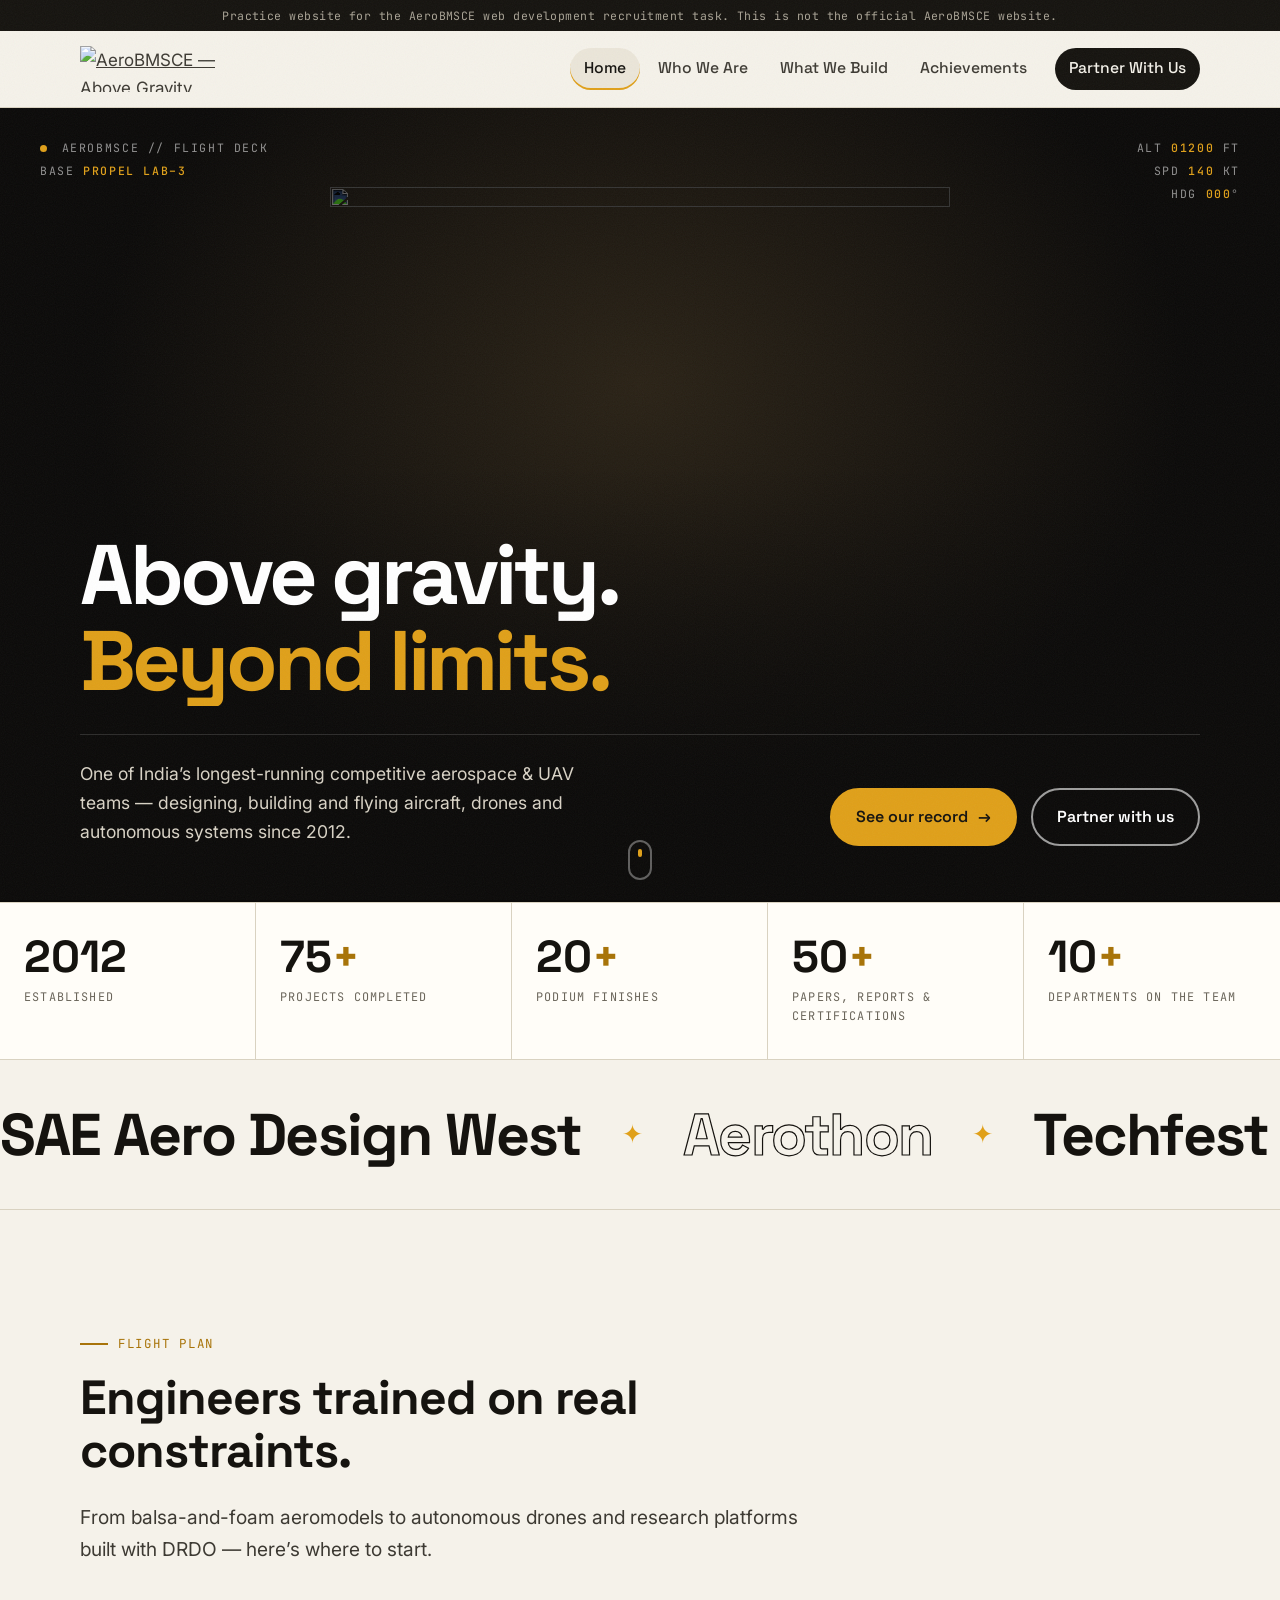
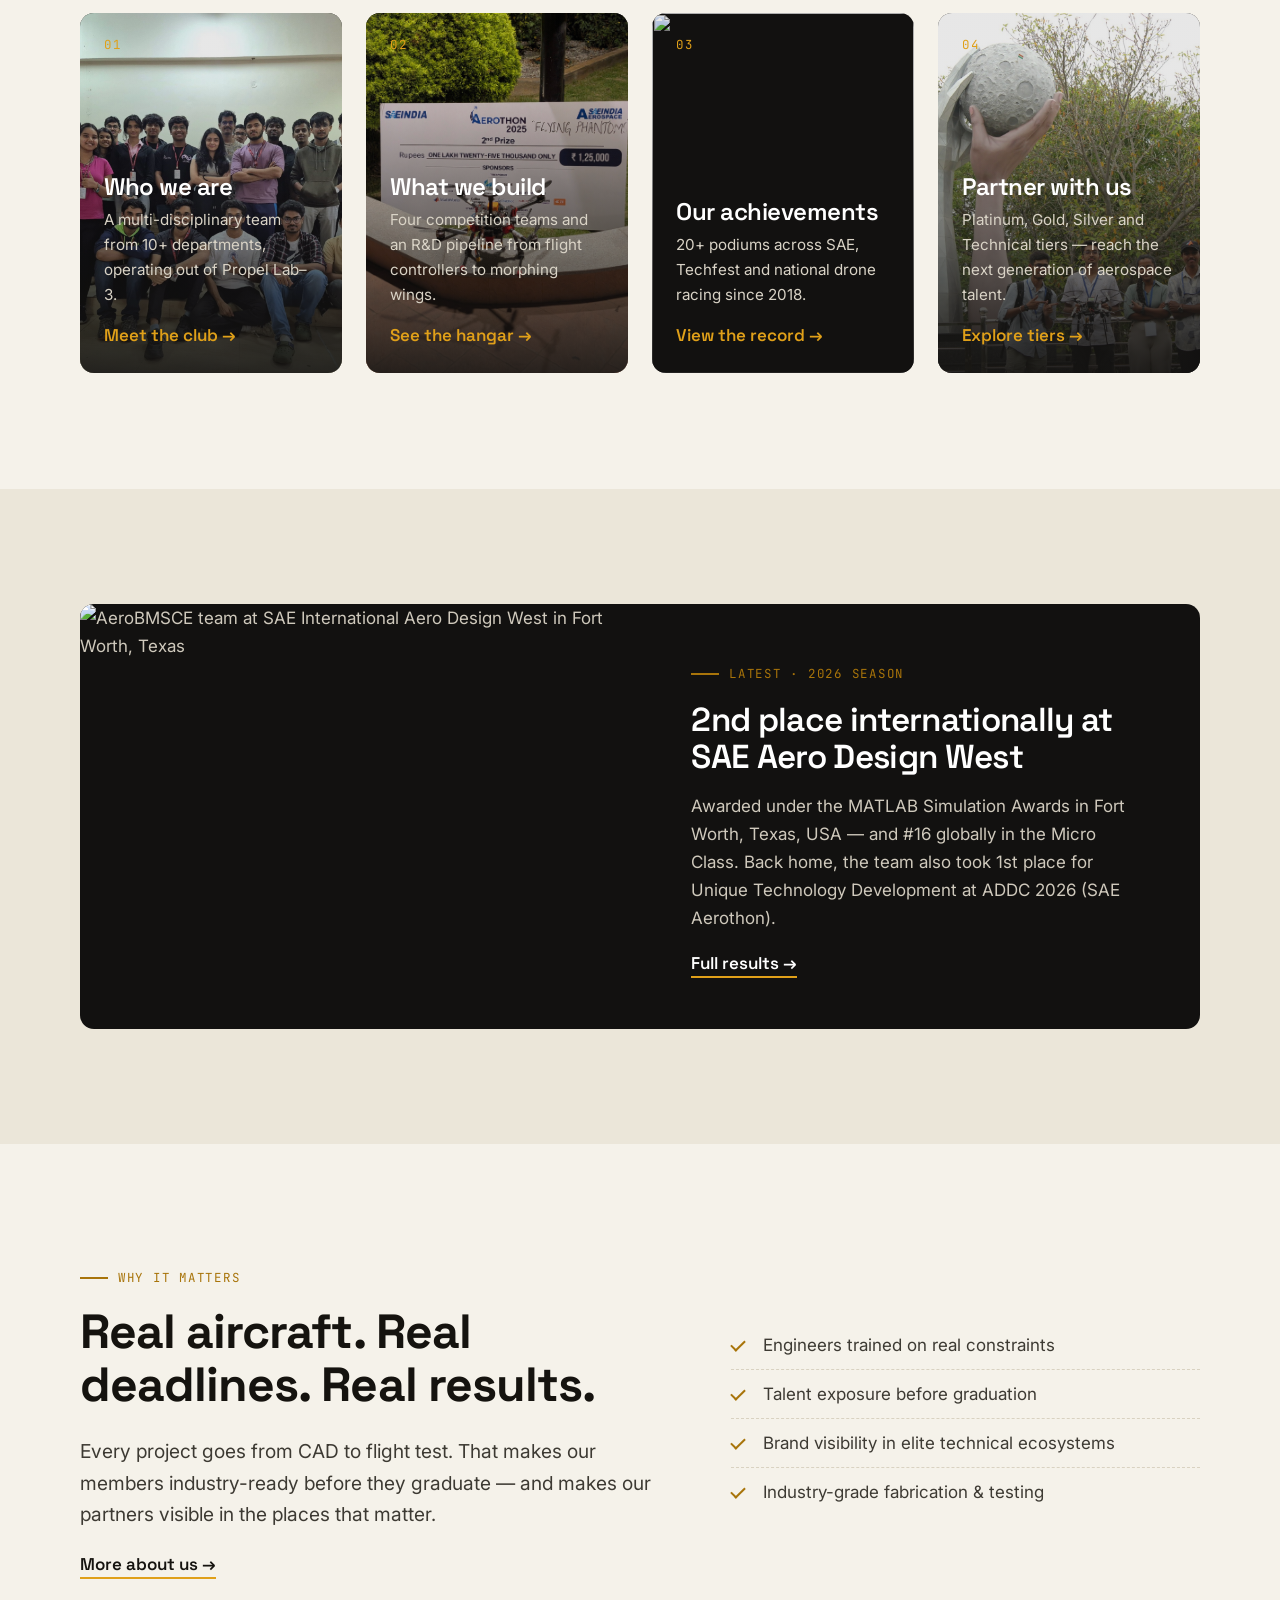
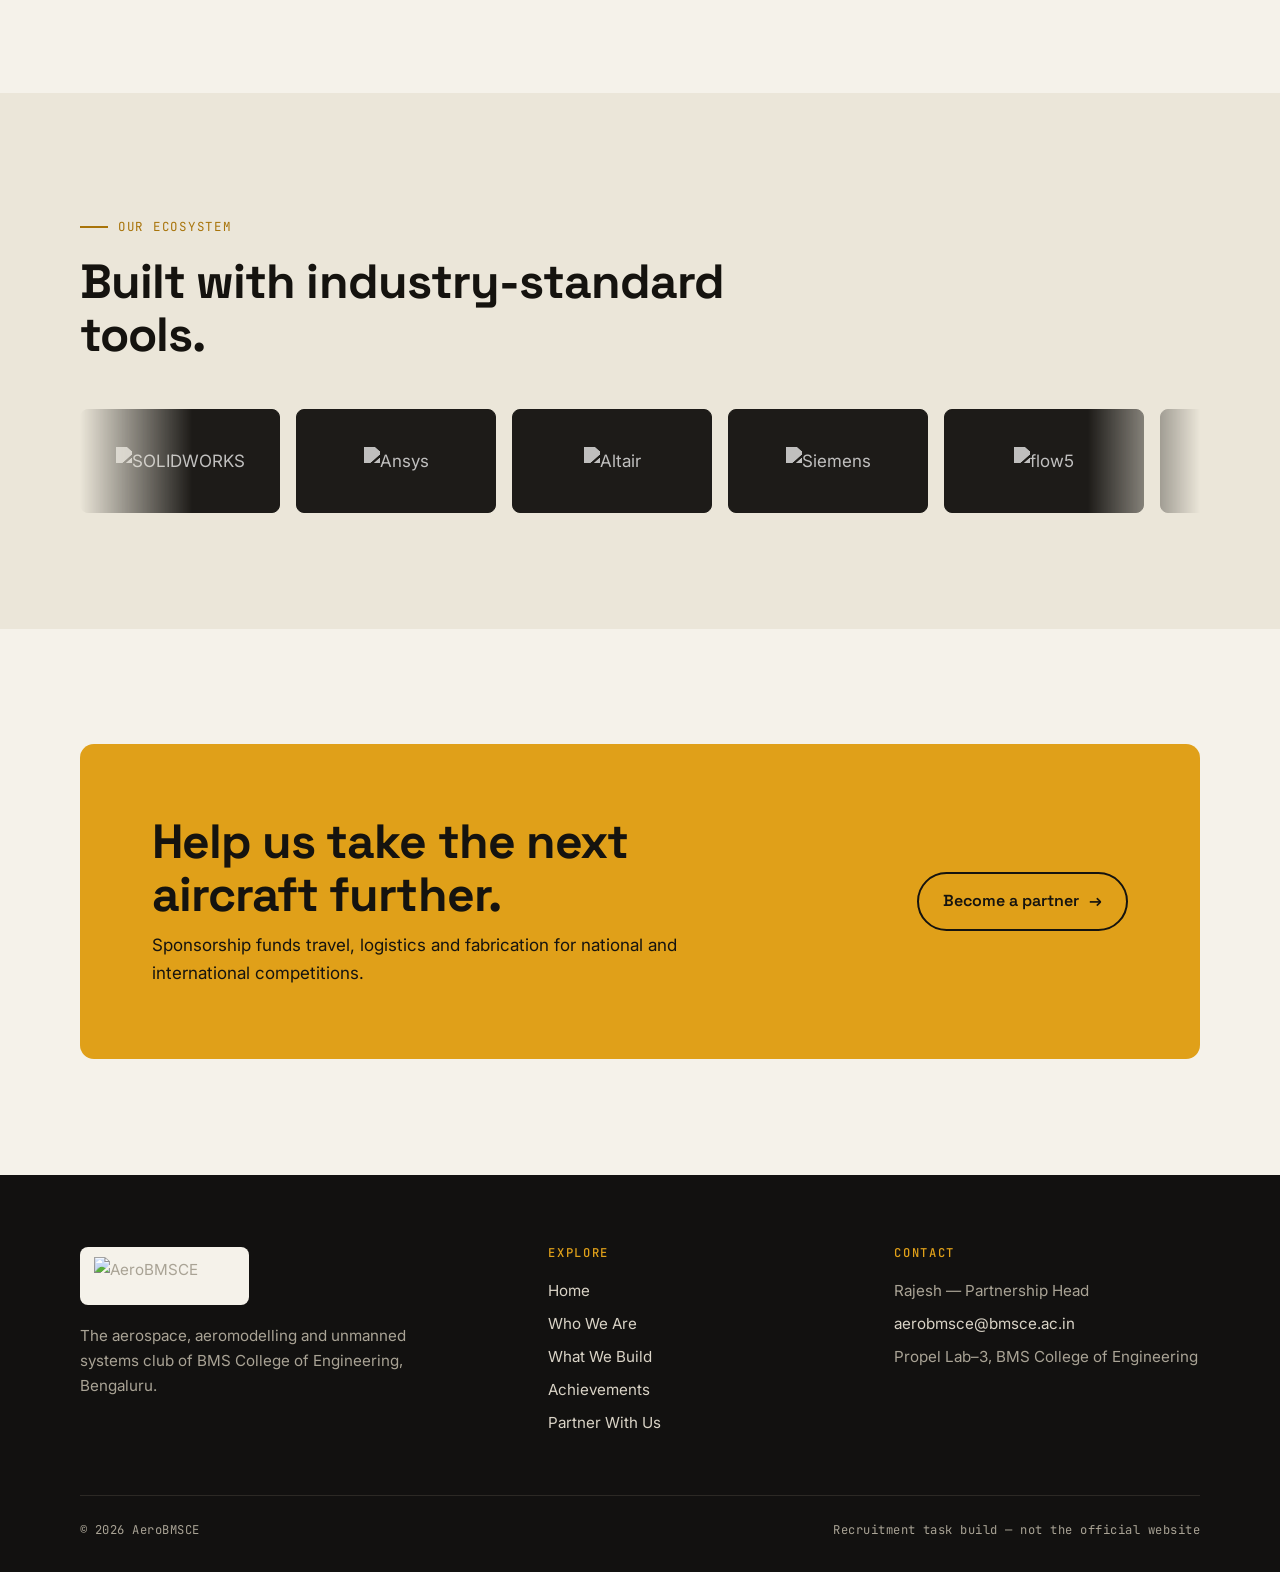
==== commit 54e837c4: "Add Three.js 3D AeroBMSCE eagle and premium UI polish - Trace logo into vector shapes; extrude into " ====
--- a/index.html
+++ b/index.html
@@ -12,6 +12,13 @@
   <link href="https://fonts.googleapis.com/css2?family=Inter:wght@400;500;600&family=JetBrains+Mono:wght@400;500;700&family=Space+Grotesk:wght@500;600;700&display=swap" rel="stylesheet">
   <link rel="stylesheet" href="style.css">
   <script src="script.js" defer></script>
+  <script type="importmap">
+    { "imports": {
+      "three": "https://cdn.jsdelivr.net/npm/three@0.169.0/build/three.module.js",
+      "three/addons/": "https://cdn.jsdelivr.net/npm/three@0.169.0/examples/jsm/"
+    } }
+  </script>
+  <script type="module" src="logo3d.js"></script>
 </head>
 <body>
 
@@ -36,26 +43,39 @@
 
 <main id="main">
 
-  <!-- Hero -->
-  <section class="hero">
-    <div class="hero-hud" aria-hidden="true">
-      BASE <b>PROPEL LAB–3, BMSCE</b><br>
-      POS <b>12.94° N · 77.57° E</b><br>
-      EST <b>2012</b>
-    </div>
-    <div class="container">
-      <p class="eyebrow">BMS College of Engineering · Bengaluru</p>
-      <h1>Above gravity. <em>Beyond limits.</em></h1>
-      <p class="lead">One of India’s longest-running competitive aerospace &amp; UAV teams — with an international flight history. We design, build and fly aircraft, drones and autonomous systems.</p>
-      <div class="hero-actions">
-        <a class="btn btn--gold" href="achievements.html">See our record <span class="arrow" aria-hidden="true">→</span></a>
-        <a class="btn btn--ghost-light" href="partners.html">Partner with us</a>
-      </div>
-    </div>
+  <!-- Hero: 3D eagle (logo3d.js) with flight-deck readouts -->
+  <section class="hero3d" data-logo3d="hero">
+    <img class="logo3d-fallback" src="images/logo.png" alt="" width="1537" height="699">
+
+    <div class="hud hud--tl" aria-hidden="true">
+      <span class="hud-dot"></span> AEROBMSCE // FLIGHT DECK<br>
+      BASE <b>PROPEL LAB–3</b>
+    </div>
+    <div class="hud hud--tr" aria-hidden="true">
+      ALT <b data-hud="alt">01200</b> FT<br>
+      SPD <b data-hud="spd">140</b> KT<br>
+      HDG <b data-hud="hdg">000</b>°
+    </div>
+
+    <div class="container hero3d-content">
+      <h1 class="hero3d-title">
+        <span class="line"><span>Above gravity.</span></span>
+        <span class="line"><span><em>Beyond limits.</em></span></span>
+      </h1>
+      <div class="hero3d-bottom">
+        <p class="lead">One of India’s longest-running competitive aerospace &amp; UAV teams — designing, building and flying aircraft, drones and autonomous systems since 2012.</p>
+        <div class="hero-actions">
+          <a class="btn btn--gold magnetic" href="achievements.html">See our record <span class="arrow" aria-hidden="true">→</span></a>
+          <a class="btn btn--ghost-light magnetic" href="partners.html">Partner with us</a>
+        </div>
+      </div>
+    </div>
+
+    <a class="scroll-cue" href="#numbers" aria-label="Scroll to content"><span></span></a>
   </section>
 
   <!-- Stats -->
-  <section class="stats" aria-label="AeroBMSCE in numbers">
+  <section class="stats" id="numbers" aria-label="AeroBMSCE in numbers">
     <div class="stat">
       <div class="stat-value">2012</div>
       <div class="stat-label">Established</div>
@@ -77,6 +97,11 @@
       <div class="stat-label">Departments on the team</div>
     </div>
   </section>
+
+  <!-- Competitions we fly at -->
+  <div class="marquee" aria-hidden="true">
+    <div class="marquee-track"><span class="marquee-text">SAE Aero Design West</span><span class="marquee-star">✦</span><span class="marquee-text">Aerothon</span><span class="marquee-star">✦</span><span class="marquee-text">Techfest IIT Bombay</span><span class="marquee-star">✦</span><span class="marquee-text">NITK Drone Racing</span><span class="marquee-star">✦</span><span class="marquee-text">SAE-India</span><span class="marquee-star">✦</span><span class="marquee-text">ADDC 2026</span><span class="marquee-star">✦</span><span class="marquee-text">NACDEC</span><span class="marquee-star">✦</span><span class="marquee-text">ISRO IROC</span><span class="marquee-star">✦</span><span class="marquee-text">SAE Aero Design West</span><span class="marquee-star">✦</span><span class="marquee-text">Aerothon</span><span class="marquee-star">✦</span><span class="marquee-text">Techfest IIT Bombay</span><span class="marquee-star">✦</span><span class="marquee-text">NITK Drone Racing</span><span class="marquee-star">✦</span><span class="marquee-text">SAE-India</span><span class="marquee-star">✦</span><span class="marquee-text">ADDC 2026</span><span class="marquee-star">✦</span><span class="marquee-text">NACDEC</span><span class="marquee-star">✦</span><span class="marquee-text">ISRO IROC</span><span class="marquee-star">✦</span></div>
+  </div>
 
   <!-- Explore -->
   <section class="section">
@@ -168,17 +193,11 @@
         <p class="eyebrow">Our ecosystem</p>
         <h2>Built with industry-standard tools.</h2>
       </div>
-      <div class="logo-wall reveal">
-        <div class="logo-tile"><img src="images/solidworks.png" alt="SOLIDWORKS" loading="lazy"></div>
-        <div class="logo-tile"><img src="images/ansys.png" alt="Ansys" loading="lazy"></div>
-        <div class="logo-tile"><img src="images/altair.png" alt="Altair" loading="lazy"></div>
-        <div class="logo-tile"><img src="images/siemens.png" alt="Siemens" loading="lazy"></div>
-        <div class="logo-tile"><img src="images/flow5.png" alt="flow5" loading="lazy"></div>
-        <div class="logo-tile"><img src="images/simscale.png" alt="SimScale" loading="lazy"></div>
-        <div class="logo-tile"><img src="images/drkstore.png" alt="DRK Store" loading="lazy"></div>
-        <div class="logo-tile"><img src="images/uav-marketplace.png" alt="UAV Marketplace" loading="lazy"></div>
-        <div class="logo-tile"><img class="keep-colour" src="images/drdo.png" alt="DRDO" loading="lazy"></div>
-        <div class="logo-tile"><img src="images/csir-nal.png" alt="CSIR-NAL" loading="lazy"></div>
+      <div class="logo-marquee reveal">
+        <div class="marquee-track">
+          <div class="logo-tile"><img src="images/solidworks.png" alt="SOLIDWORKS" loading="lazy"></div><div class="logo-tile"><img src="images/ansys.png" alt="Ansys" loading="lazy"></div><div class="logo-tile"><img src="images/altair.png" alt="Altair" loading="lazy"></div><div class="logo-tile"><img src="images/siemens.png" alt="Siemens" loading="lazy"></div><div class="logo-tile"><img src="images/flow5.png" alt="flow5" loading="lazy"></div><div class="logo-tile"><img src="images/simscale.png" alt="SimScale" loading="lazy"></div><div class="logo-tile"><img src="images/drkstore.png" alt="DRK Store" loading="lazy"></div><div class="logo-tile"><img src="images/uav-marketplace.png" alt="UAV Marketplace" loading="lazy"></div><div class="logo-tile"><img class="keep-colour" src="images/drdo.png" alt="DRDO" loading="lazy"></div><div class="logo-tile"><img src="images/csir-nal.png" alt="CSIR-NAL" loading="lazy"></div>
+          <div class="logo-dupe" aria-hidden="true"><div class="logo-tile"><img src="images/solidworks.png" alt="SOLIDWORKS" loading="lazy"></div><div class="logo-tile"><img src="images/ansys.png" alt="Ansys" loading="lazy"></div><div class="logo-tile"><img src="images/altair.png" alt="Altair" loading="lazy"></div><div class="logo-tile"><img src="images/siemens.png" alt="Siemens" loading="lazy"></div><div class="logo-tile"><img src="images/flow5.png" alt="flow5" loading="lazy"></div><div class="logo-tile"><img src="images/simscale.png" alt="SimScale" loading="lazy"></div><div class="logo-tile"><img src="images/drkstore.png" alt="DRK Store" loading="lazy"></div><div class="logo-tile"><img src="images/uav-marketplace.png" alt="UAV Marketplace" loading="lazy"></div><div class="logo-tile"><img class="keep-colour" src="images/drdo.png" alt="DRDO" loading="lazy"></div><div class="logo-tile"><img src="images/csir-nal.png" alt="CSIR-NAL" loading="lazy"></div></div>
+        </div>
       </div>
     </div>
   </section>
--- a/style.css
+++ b/style.css
@@ -932,3 +932,280 @@
 .vision-note { margin-top: 28px; }
 .page-hero-actions { margin-top: 32px; }
 .outcome-list { margin-top: 48px; }
+
+/* =========================================================
+   19. 3D hero (home) — canvas is drawn by logo3d.js
+   ========================================================= */
+.hero3d {
+  position: relative;
+  height: calc(100vh - 106px);
+  height: calc(100svh - 106px);
+  min-height: 640px;
+  display: flex;
+  align-items: flex-end;
+  color: #fff;
+  background: radial-gradient(ellipse at 50% 35%, #2a2216 0%, #0b0a09 60%);
+  overflow: hidden;
+  isolation: isolate;
+}
+.logo3d-canvas {
+  position: absolute;
+  inset: 0;
+  width: 100%;
+  height: 100%;
+  display: block;
+  z-index: 0;
+}
+/* Fade the bottom of the scene so the headline stays readable */
+.hero3d::after {
+  content: "";
+  position: absolute;
+  inset: 0;
+  z-index: 1;
+  pointer-events: none;
+  background: linear-gradient(180deg, rgba(11, 10, 9, 0) 45%, rgba(11, 10, 9, .85) 85%, #0b0a09 100%);
+}
+
+/* Shown only when WebGL isn't available: the black logo is inverted
+   (and hue-rotated back to gold) so it reads on the dark background */
+.logo3d-fallback {
+  position: absolute;
+  top: 10%;
+  left: 50%;
+  width: min(60vw, 620px);
+  height: auto;
+  transform: translateX(-50%);
+  filter: invert(1) hue-rotate(180deg) brightness(.9);
+  opacity: .9;
+  z-index: 0;
+}
+.logo3d-ready .logo3d-fallback { display: none; }
+
+.hero3d-content { position: relative; z-index: 2; padding-bottom: clamp(32px, 5vw, 56px); }
+
+.hero3d-title {
+  color: #fff;
+  font-size: clamp(3rem, 6.6vw, 6.6rem);
+  line-height: .95;
+  letter-spacing: -0.045em;
+  margin-bottom: 28px;
+  max-width: none;
+}
+.hero3d-title em { font-style: normal; color: var(--gold); }
+.hero3d-title .line { display: block; overflow: hidden; padding-bottom: .06em; }
+.hero3d-title .line > span {
+  display: inline-block;
+  transform: translateY(110%);
+  animation: rise 1.2s cubic-bezier(.2, .8, .2, 1) .9s forwards;
+}
+.hero3d-title .line:nth-child(2) > span { animation-delay: 1.05s; }
+
+.hero3d-bottom {
+  display: flex;
+  justify-content: space-between;
+  align-items: flex-end;
+  gap: 32px;
+  padding-top: 24px;
+  border-top: 1px solid rgba(255, 255, 255, .14);
+  opacity: 0;
+  animation: fade-up 1s ease 1.4s forwards;
+}
+.hero3d-bottom .lead { color: #d9d3c6; margin: 0; max-width: 46ch; font-size: 1.1rem; }
+
+.hud {
+  position: absolute;
+  top: 28px;
+  z-index: 2;
+  font-family: var(--font-mono);
+  font-size: .72rem;
+  letter-spacing: .14em;
+  line-height: 2;
+  color: rgba(255, 255, 255, .55);
+  opacity: 0;
+  animation: fade-up 1s ease 1.6s forwards;
+}
+.hud b { color: var(--gold); font-weight: 500; }
+.hud--tl { left: var(--gutter); }
+.hud--tr { right: var(--gutter); text-align: right; }
+.hud-dot {
+  display: inline-block;
+  width: 7px;
+  height: 7px;
+  border-radius: 50%;
+  background: var(--gold);
+  margin-right: 6px;
+  animation: blink 1.6s steps(2) infinite;
+}
+
+.scroll-cue {
+  position: absolute;
+  left: 50%;
+  bottom: 22px;
+  z-index: 2;
+  width: 24px;
+  height: 40px;
+  margin-left: -12px;
+  border: 2px solid rgba(255, 255, 255, .35);
+  border-radius: 14px;
+}
+.scroll-cue span {
+  position: absolute;
+  left: 50%;
+  top: 7px;
+  width: 4px;
+  height: 8px;
+  margin-left: -2px;
+  border-radius: 2px;
+  background: var(--gold);
+  animation: scroll-dot 1.8s ease-in-out infinite;
+}
+
+@keyframes rise { to { transform: none; } }
+@keyframes fade-up { from { opacity: 0; transform: translateY(16px); } to { opacity: 1; transform: none; } }
+@keyframes blink { 50% { opacity: .2; } }
+@keyframes scroll-dot { 0% { transform: translateY(0); opacity: 1; } 80% { transform: translateY(14px); opacity: 0; } 100% { opacity: 0; } }
+
+/* Mini 3D eagle on inner page headers */
+.page-hero[data-logo3d] { min-height: 440px; display: flex; align-items: center; }
+.page-hero[data-logo3d] .container { width: 100%; }
+.page-hero .logo3d-canvas { z-index: 0; }
+
+/* =========================================================
+   20. Premium polish (shared)
+   ========================================================= */
+
+/* Smooth cross-page fades in browsers that support it */
+@view-transition { navigation: auto; }
+::view-transition-old(root) { animation: vt-out .3s ease both; }
+::view-transition-new(root) { animation: vt-in .45s ease both; }
+@keyframes vt-out { to { opacity: 0; } }
+@keyframes vt-in { from { opacity: 0; } }
+
+/* Film-grain texture across the whole site */
+body::after {
+  content: "";
+  position: fixed;
+  inset: 0;
+  z-index: 90;
+  pointer-events: none;
+  opacity: .05;
+  background-image: url("data:image/svg+xml,%3Csvg xmlns='http://www.w3.org/2000/svg' width='160' height='160'%3E%3Cfilter id='n'%3E%3CfeTurbulence type='fractalNoise' baseFrequency='.9' numOctaves='3' stitchTiles='stitch'/%3E%3C/filter%3E%3Crect width='100%25' height='100%25' filter='url(%23n)'/%3E%3C/svg%3E");
+}
+
+/* Reading progress bar */
+.progress-bar {
+  position: fixed;
+  top: 0;
+  left: 0;
+  right: 0;
+  height: 3px;
+  z-index: 70;
+  background: var(--gold);
+  transform-origin: 0 50%;
+  transform: scaleX(0);
+  pointer-events: none;
+}
+
+/* Cursor ring (desktop pointers only — created by script.js) */
+.cursor-ring {
+  position: fixed;
+  top: 0;
+  left: 0;
+  width: 34px;
+  height: 34px;
+  margin: -17px 0 0 -17px;
+  border: 1.5px solid var(--gold);
+  border-radius: 50%;
+  pointer-events: none;
+  z-index: 95;
+  transition: width .25s, height .25s, margin .25s, background .25s, opacity .25s;
+  opacity: 0;
+}
+.cursor-ring.is-on { opacity: 1; }
+.cursor-ring.is-hover {
+  width: 58px;
+  height: 58px;
+  margin: -29px 0 0 -29px;
+  background: rgba(224, 160, 25, .14);
+}
+
+/* Word-by-word heading reveal (words wrapped by script.js) */
+.split-word { display: inline-block; overflow: hidden; vertical-align: top; padding-bottom: .08em; margin-bottom: -.08em; }
+.split-word > span {
+  display: inline-block;
+  transform: translateY(105%);
+  transition: transform .9s cubic-bezier(.2, .8, .2, 1);
+  transition-delay: calc(var(--i, 0) * 45ms);
+}
+.split-heading.is-visible .split-word > span { transform: none; }
+
+/* Big outlined marquee of competitions */
+.marquee {
+  overflow: hidden;
+  border-bottom: 1px solid var(--line);
+  padding: 26px 0;
+  background: var(--paper);
+}
+.marquee-track {
+  display: flex;
+  align-items: center;
+  gap: 40px;
+  width: max-content;
+  animation: marquee 40s linear infinite;
+}
+.marquee:hover .marquee-track { animation-play-state: paused; }
+.marquee-text {
+  font-family: var(--font-display);
+  font-weight: 700;
+  font-size: clamp(2rem, 4.6vw, 3.8rem);
+  letter-spacing: -0.03em;
+  white-space: nowrap;
+  color: transparent;
+  -webkit-text-stroke: 1.2px var(--ink);
+}
+.marquee-text:nth-child(4n+1) { color: var(--ink); -webkit-text-stroke: 0; }
+.marquee-star { color: var(--gold); font-size: 1.6rem; }
+@keyframes marquee { to { transform: translateX(-50%); } }
+
+/* Logo marquee on the home page */
+.logo-marquee { overflow: hidden; mask-image: linear-gradient(90deg, transparent, #000 10%, #000 90%, transparent); -webkit-mask-image: linear-gradient(90deg, transparent, #000 10%, #000 90%, transparent); }
+.logo-marquee .marquee-track { gap: 16px; animation-duration: 36s; }
+.logo-marquee .logo-tile { width: 200px; flex: none; }
+.logo-marquee:hover .marquee-track { animation-play-state: paused; }
+
+/* Explore cards tilt toward the pointer, with a light sheen */
+.explore-card {
+  transform: perspective(900px) rotateX(var(--rx, 0deg)) rotateY(var(--ry, 0deg));
+  transition: transform .4s ease;
+  will-change: transform;
+}
+.explore-card::after {
+  content: "";
+  position: absolute;
+  inset: 0;
+  z-index: 0;
+  pointer-events: none;
+  background: radial-gradient(circle at var(--mx, 50%) var(--my, 50%), rgba(255, 224, 150, .22), transparent 45%);
+  opacity: 0;
+  transition: opacity .3s;
+}
+.explore-card:hover::after { opacity: 1; }
+.explore-card .num, .explore-card .body { position: relative; z-index: 1; }
+
+.magnetic { transition: transform .25s cubic-bezier(.2, .8, .2, 1), background .2s, color .2s; }
+
+@media (max-width: 860px) {
+  .hero3d { min-height: 600px; }
+  .hero3d-bottom { flex-direction: column; align-items: flex-start; }
+  .hud--tr { display: none; }
+  .scroll-cue { display: none; }
+  .page-hero[data-logo3d] { min-height: 0; padding-top: 220px; }
+  .page-hero .logo3d-canvas { opacity: .8; }
+}
+
+@media (prefers-reduced-motion: reduce) {
+  .hero3d-title .line > span, .split-word > span { transform: none; }
+  .hero3d-bottom, .hud { opacity: 1; }
+  .marquee-track { animation: none; }
+}
+.logo-dupe { display: contents; } /* second copy of the logos so the marquee loops seamlessly */
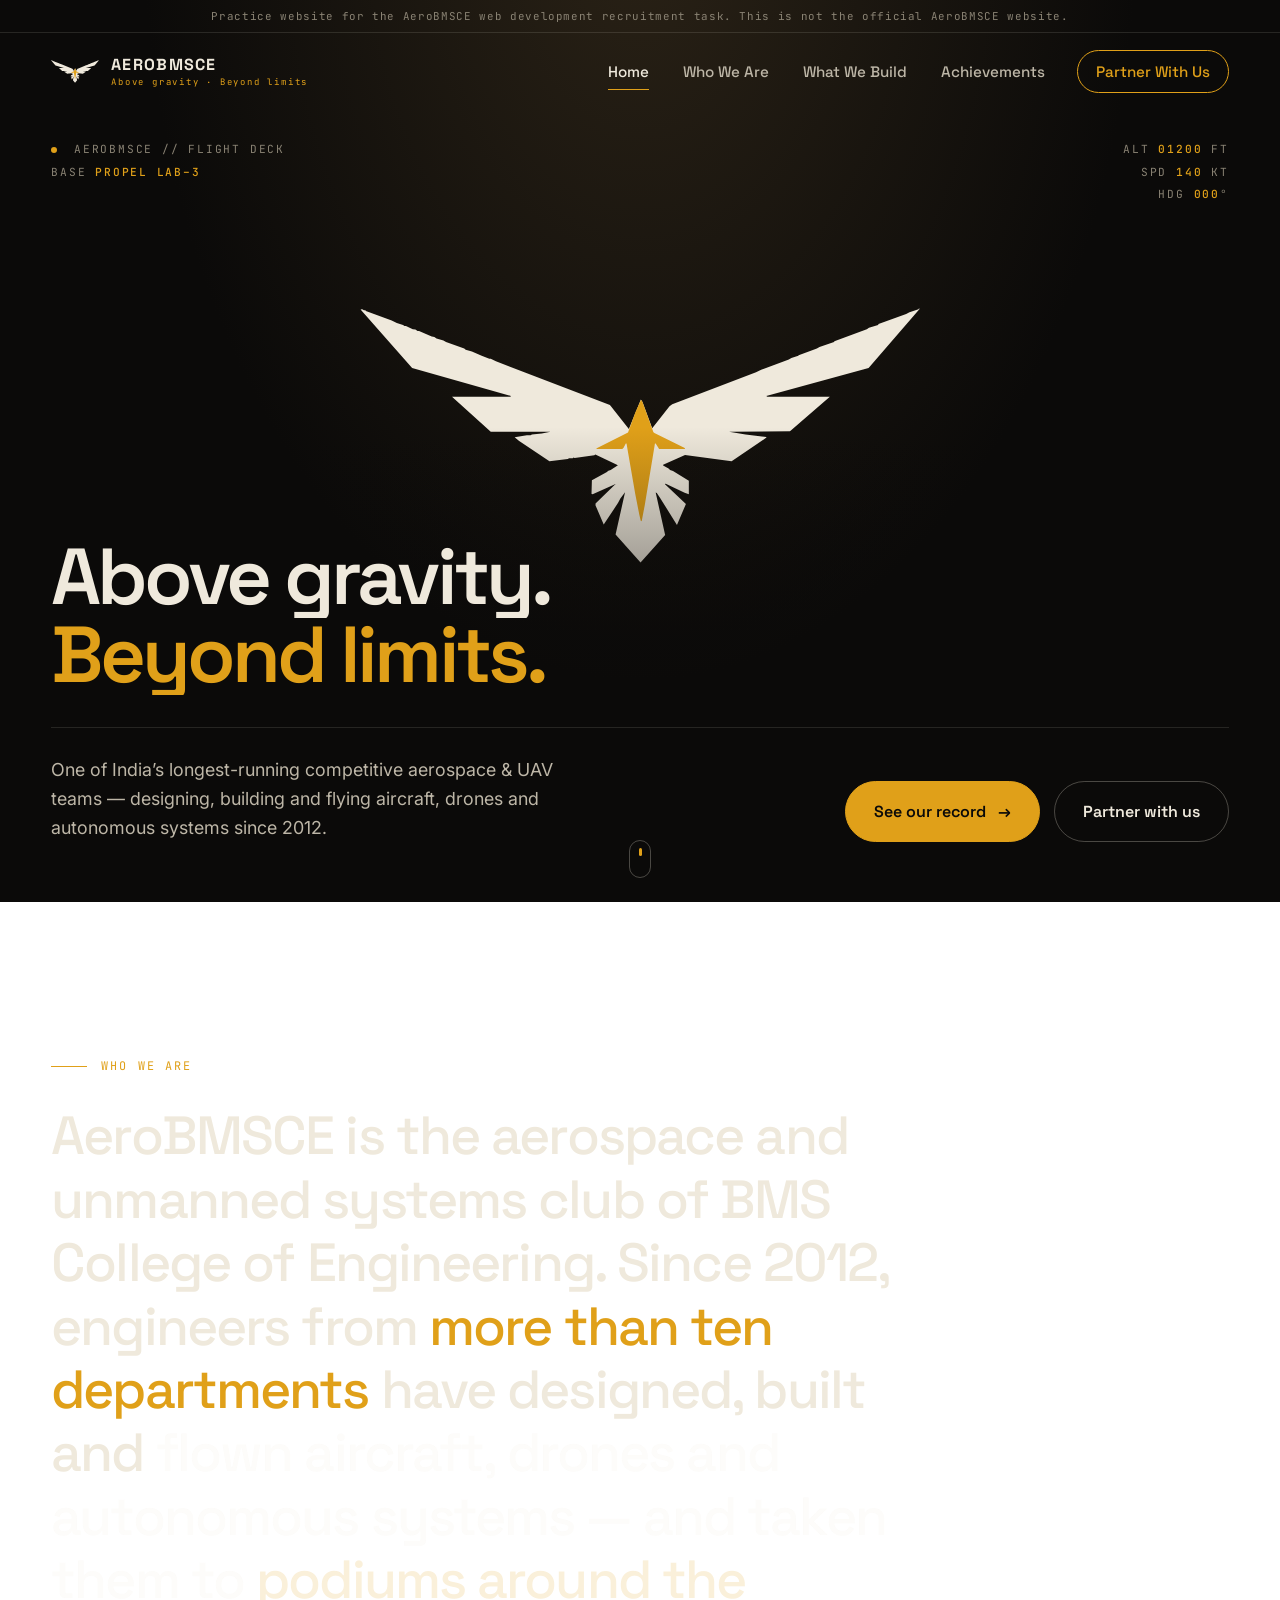
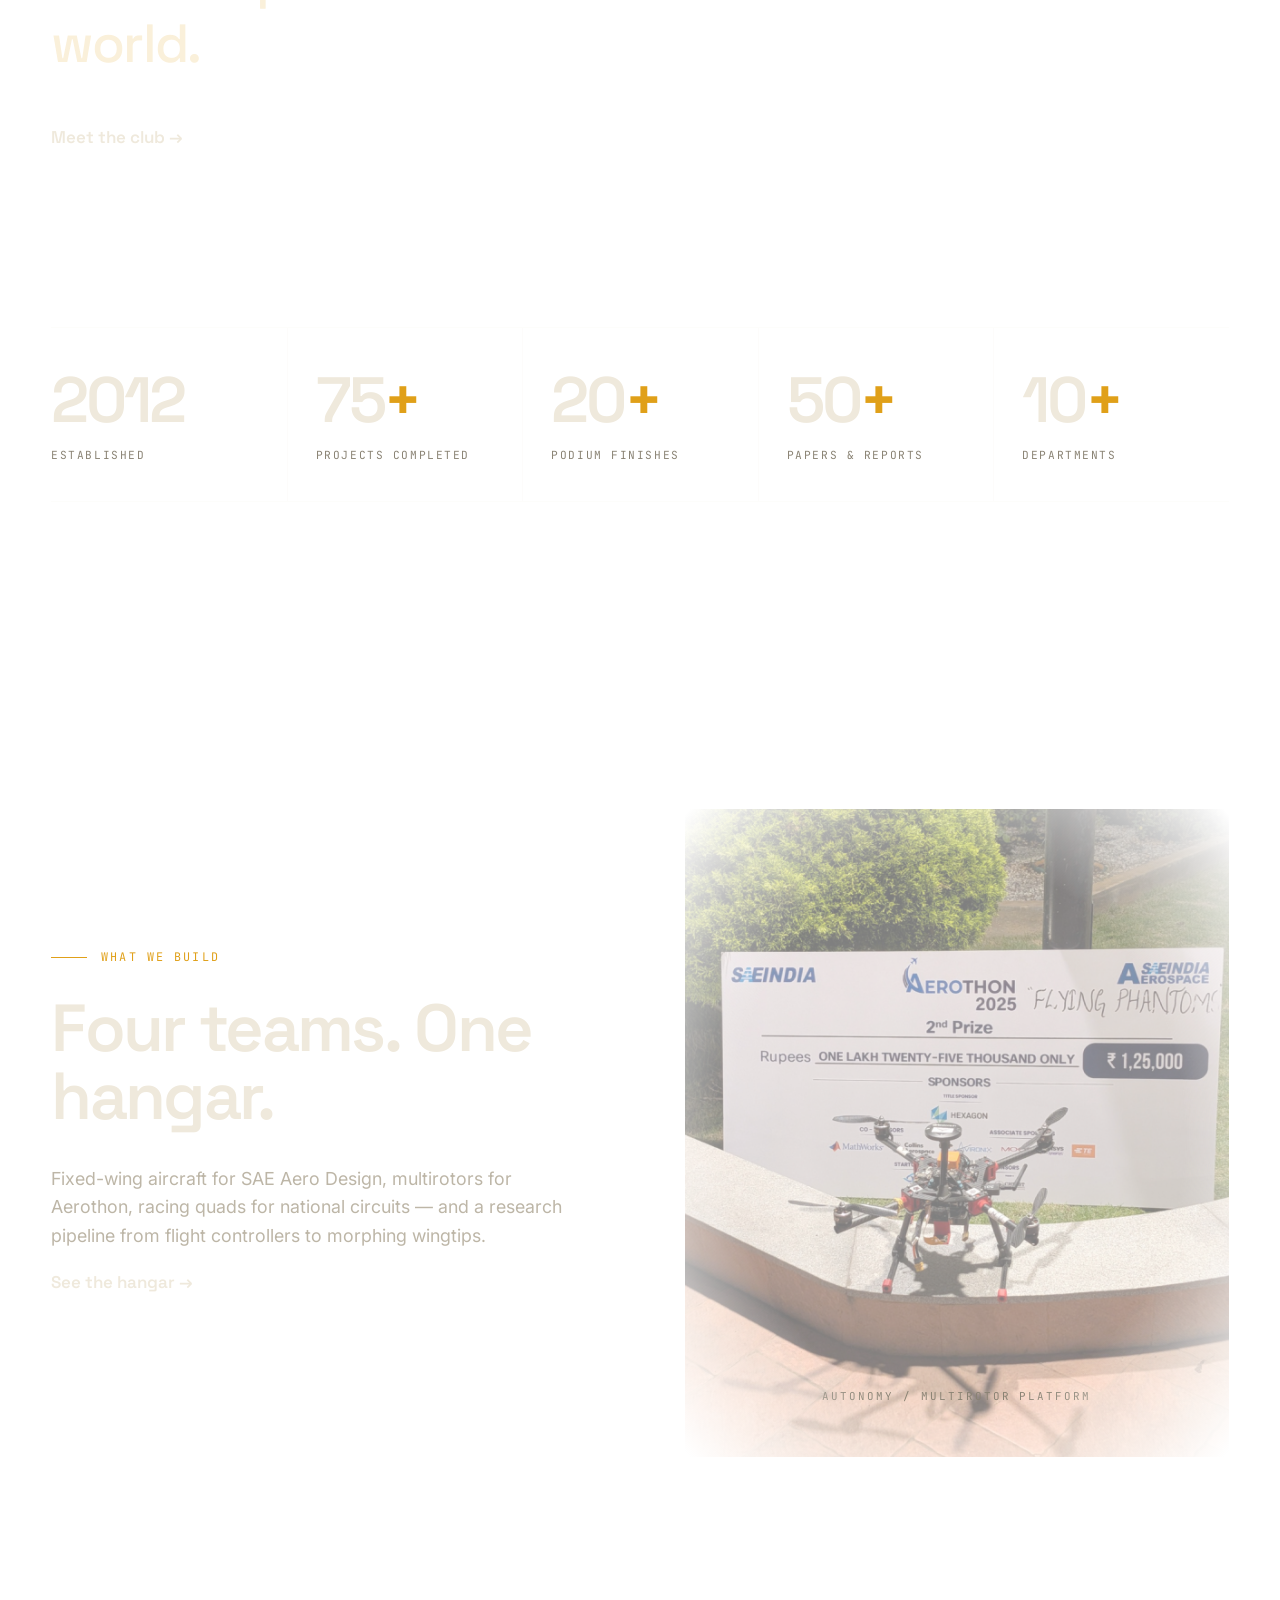
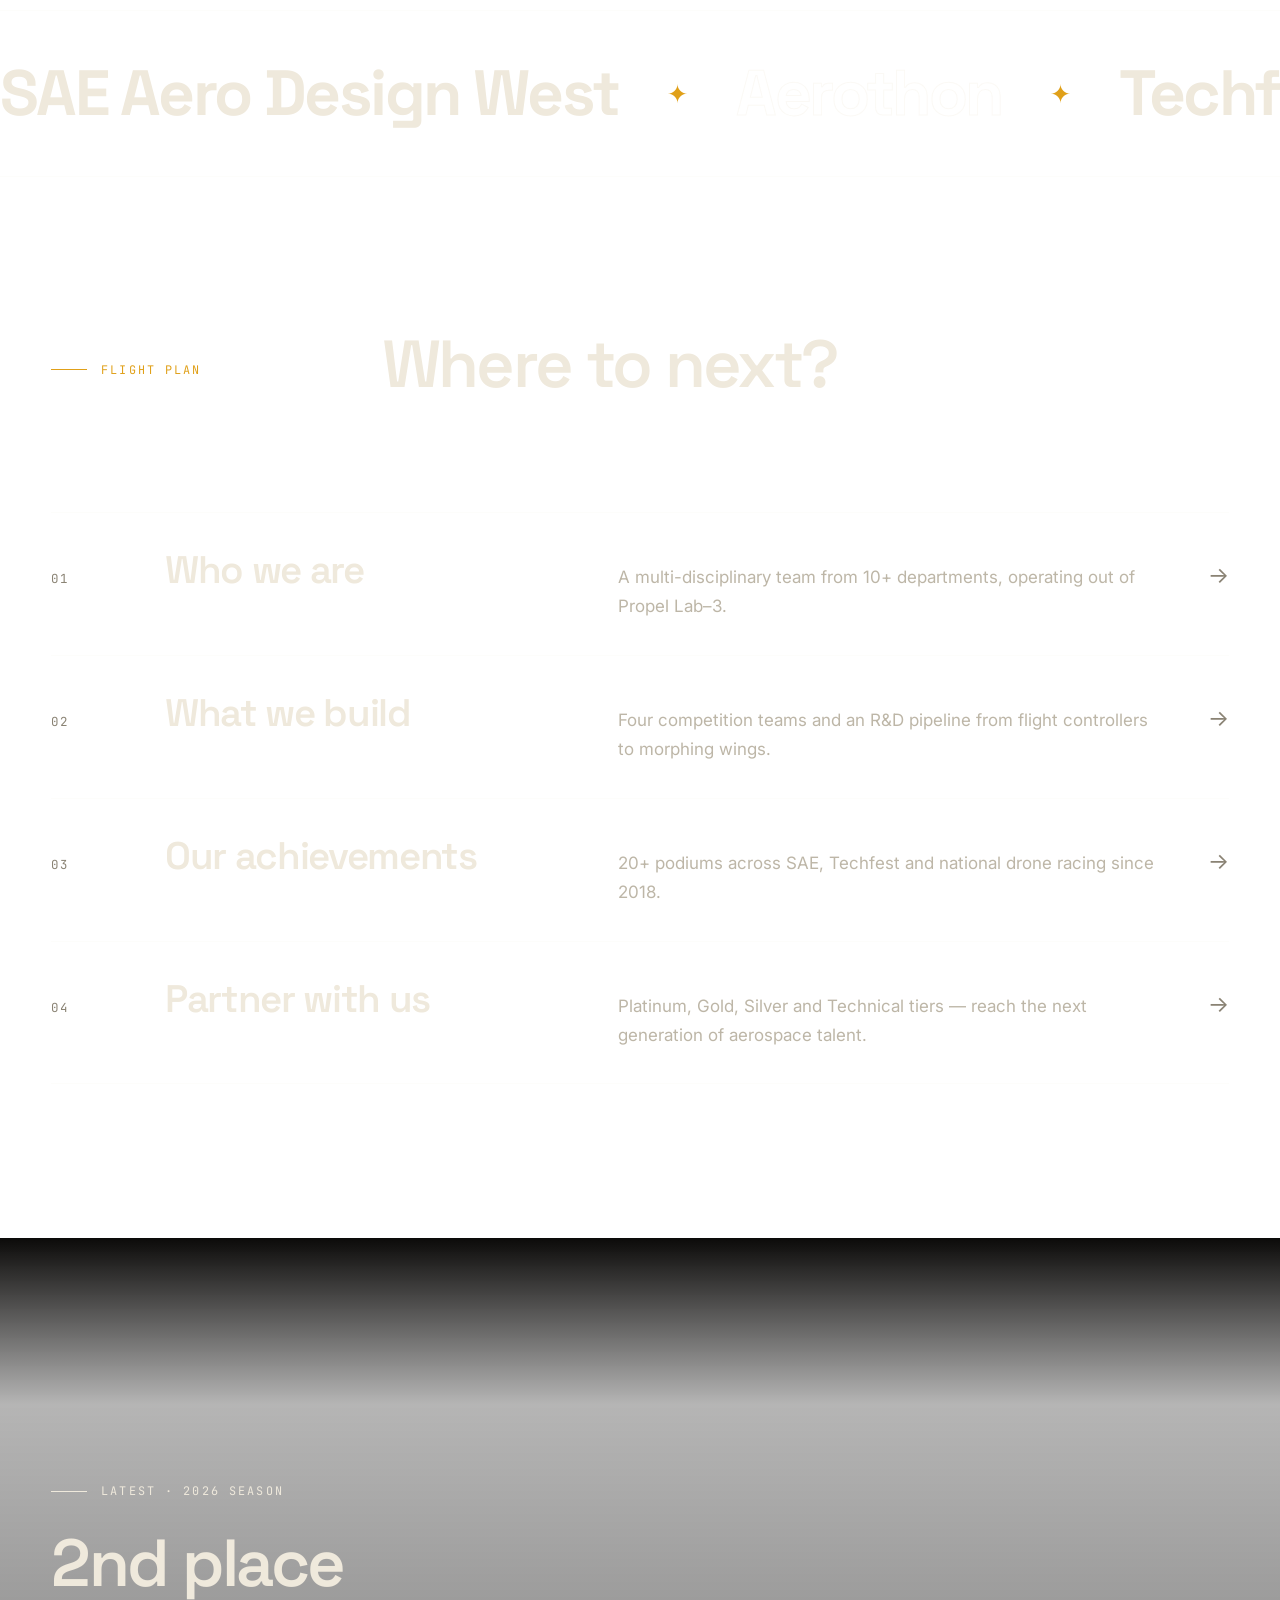
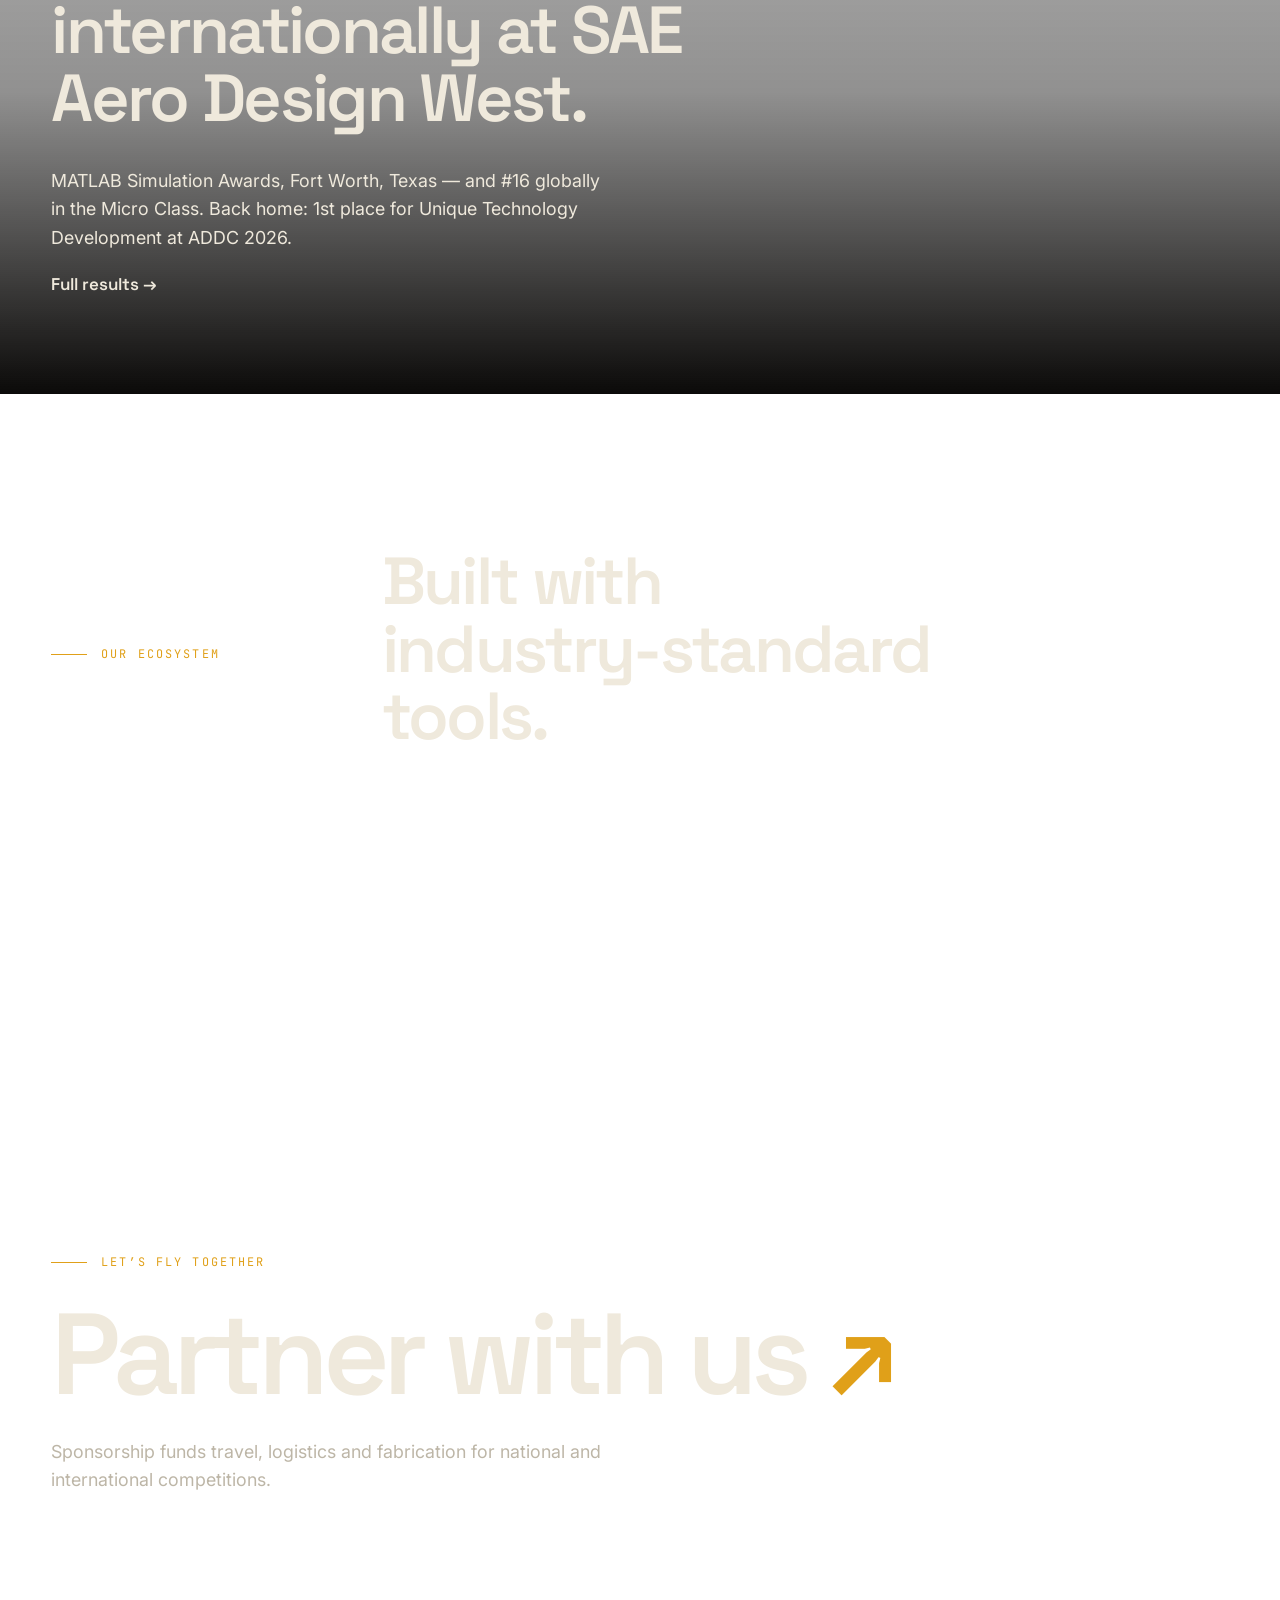
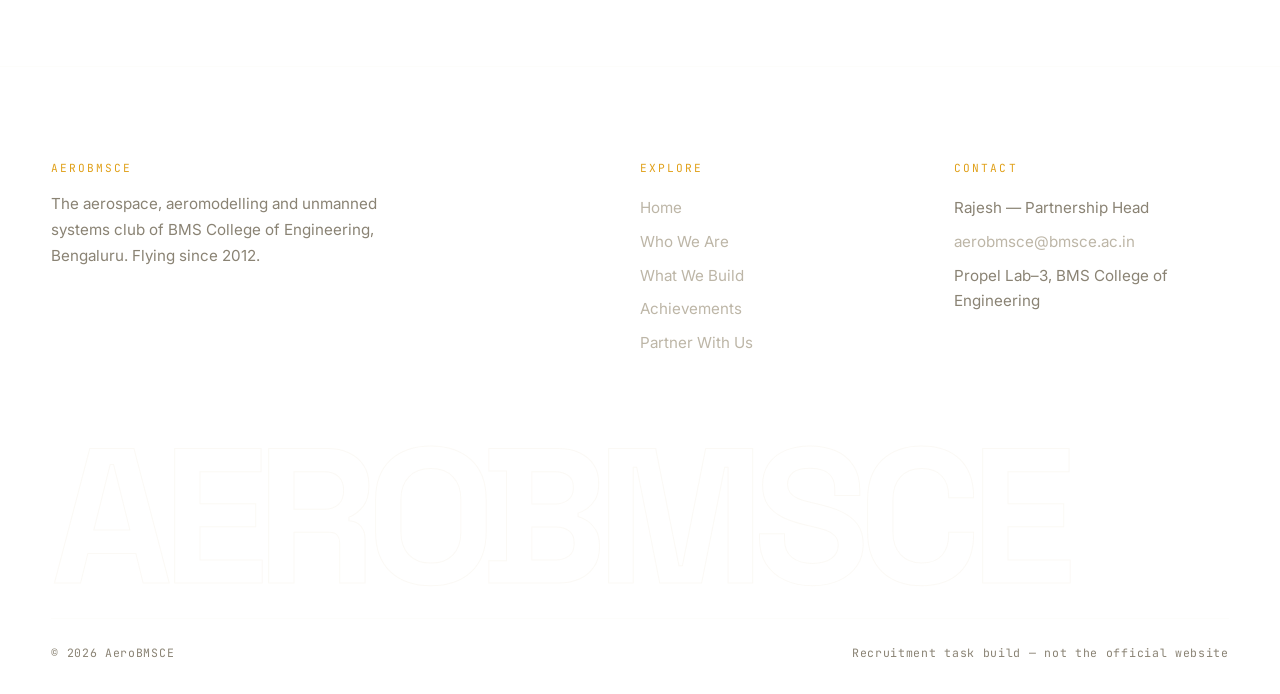
==== commit 7f0f7c3b: "Redesign as one continuous 3D night sky with open editorial layouts - world.js: shared fixed Three.j" ====
--- a/index.html
+++ b/index.html
@@ -5,8 +5,9 @@
   <meta name="viewport" content="width=device-width, initial-scale=1">
   <meta name="robots" content="noindex">
   <meta name="description" content="AeroBMSCE — the aerospace, aeromodelling and unmanned systems club of BMS College of Engineering, Bengaluru.">
+  <meta name="theme-color" content="#0b0a09">
   <title>AeroBMSCE — Above Gravity, Beyond Limits</title>
-  <link rel="icon" href="images/logo.png">
+  <link rel="icon" href="images/eagle.svg" type="image/svg+xml">
   <link rel="preconnect" href="https://fonts.googleapis.com">
   <link rel="preconnect" href="https://fonts.gstatic.com" crossorigin>
   <link href="https://fonts.googleapis.com/css2?family=Inter:wght@400;500;600&family=JetBrains+Mono:wght@400;500;700&family=Space+Grotesk:wght@500;600;700&display=swap" rel="stylesheet">
@@ -18,7 +19,10 @@
       "three/addons/": "https://cdn.jsdelivr.net/npm/three@0.169.0/examples/jsm/"
     } }
   </script>
+  <!-- world.js: the shared 3D sky behind every page; the others draw this page's models -->
+  <script type="module" src="world.js"></script>
   <script type="module" src="logo3d.js"></script>
+  <script type="module" src="page-scenes.js"></script>
 </head>
 <body>
 
@@ -28,7 +32,8 @@
 <header class="site-header">
   <div class="container">
     <a class="brand" href="index.html" aria-label="AeroBMSCE home">
-      <img src="images/header-logo.png" alt="AeroBMSCE — Above Gravity, Beyond Limits" width="1688" height="454">
+      <img src="images/eagle.svg" alt="" width="48" height="22">
+      <span class="brand-name">AEROBMSCE<small>Above gravity · Beyond limits</small></span>
     </a>
     <button class="nav-toggle" type="button" aria-expanded="false" aria-controls="site-nav" aria-label="Open menu"><span></span></button>
     <nav class="nav" id="site-nav" aria-label="Main">
@@ -43,9 +48,9 @@
 
 <main id="main">
 
-  <!-- Hero: 3D eagle (logo3d.js) with flight-deck readouts -->
+  <!-- Hero: the 3D eagle (logo3d.js) with flight-deck readouts -->
   <section class="hero3d" data-logo3d="hero">
-    <img class="logo3d-fallback" src="images/logo.png" alt="" width="1537" height="699">
+    <img class="logo3d-fallback" src="images/eagle.svg" alt="" width="1000" height="460">
 
     <div class="hud hud--tl" aria-hidden="true">
       <span class="hud-dot"></span> AEROBMSCE // FLIGHT DECK<br>
@@ -64,154 +69,117 @@
       </h1>
       <div class="hero3d-bottom">
         <p class="lead">One of India’s longest-running competitive aerospace &amp; UAV teams — designing, building and flying aircraft, drones and autonomous systems since 2012.</p>
-        <div class="hero-actions">
-          <a class="btn btn--gold magnetic" href="achievements.html">See our record <span class="arrow" aria-hidden="true">→</span></a>
-          <a class="btn btn--ghost-light magnetic" href="partners.html">Partner with us</a>
+        <div class="actions">
+          <a class="btn btn--gold" href="achievements.html">See our record <span class="arrow" aria-hidden="true">→</span></a>
+          <a class="btn" href="partners.html">Partner with us</a>
         </div>
       </div>
     </div>
 
-    <a class="scroll-cue" href="#numbers" aria-label="Scroll to content"><span></span></a>
-  </section>
-
-  <!-- Stats -->
-  <section class="stats" id="numbers" aria-label="AeroBMSCE in numbers">
-    <div class="stat">
-      <div class="stat-value">2012</div>
-      <div class="stat-label">Established</div>
-    </div>
-    <div class="stat">
-      <div class="stat-value"><span data-count="75">75</span><span class="plus">+</span></div>
-      <div class="stat-label">Projects completed</div>
-    </div>
-    <div class="stat">
-      <div class="stat-value"><span data-count="20">20</span><span class="plus">+</span></div>
-      <div class="stat-label">Podium finishes</div>
-    </div>
-    <div class="stat">
-      <div class="stat-value"><span data-count="50">50</span><span class="plus">+</span></div>
-      <div class="stat-label">Papers, reports &amp; certifications</div>
-    </div>
-    <div class="stat">
-      <div class="stat-value"><span data-count="10">10</span><span class="plus">+</span></div>
-      <div class="stat-label">Departments on the team</div>
-    </div>
-  </section>
-
-  <!-- Competitions we fly at -->
-  <div class="marquee" aria-hidden="true">
-    <div class="marquee-track"><span class="marquee-text">SAE Aero Design West</span><span class="marquee-star">✦</span><span class="marquee-text">Aerothon</span><span class="marquee-star">✦</span><span class="marquee-text">Techfest IIT Bombay</span><span class="marquee-star">✦</span><span class="marquee-text">NITK Drone Racing</span><span class="marquee-star">✦</span><span class="marquee-text">SAE-India</span><span class="marquee-star">✦</span><span class="marquee-text">ADDC 2026</span><span class="marquee-star">✦</span><span class="marquee-text">NACDEC</span><span class="marquee-star">✦</span><span class="marquee-text">ISRO IROC</span><span class="marquee-star">✦</span><span class="marquee-text">SAE Aero Design West</span><span class="marquee-star">✦</span><span class="marquee-text">Aerothon</span><span class="marquee-star">✦</span><span class="marquee-text">Techfest IIT Bombay</span><span class="marquee-star">✦</span><span class="marquee-text">NITK Drone Racing</span><span class="marquee-star">✦</span><span class="marquee-text">SAE-India</span><span class="marquee-star">✦</span><span class="marquee-text">ADDC 2026</span><span class="marquee-star">✦</span><span class="marquee-text">NACDEC</span><span class="marquee-star">✦</span><span class="marquee-text">ISRO IROC</span><span class="marquee-star">✦</span></div>
-  </div>
-
-  <!-- Explore -->
-  <section class="section">
-    <div class="container">
-      <div class="section-head reveal">
-        <p class="eyebrow">Flight plan</p>
-        <h2>Engineers trained on real constraints.</h2>
-        <p class="lead">From balsa-and-foam aeromodels to autonomous drones and research platforms built with DRDO — here’s where to start.</p>
-      </div>
-
-      <div class="grid grid--4">
-        <a class="explore-card reveal" href="about.html">
-          <img src="images/photo5.jpg" alt="" loading="lazy">
-          <span class="num">01</span>
-          <div class="body">
-            <h3>Who we are</h3>
-            <p>A multi-disciplinary team from 10+ departments, operating out of Propel Lab–3.</p>
-            <span class="go">Meet the club →</span>
-          </div>
-        </a>
-        <a class="explore-card reveal" href="build.html">
-          <img src="images/photo7.jpg" alt="" loading="lazy">
-          <span class="num">02</span>
-          <div class="body">
-            <h3>What we build</h3>
-            <p>Four competition teams and an R&amp;D pipeline from flight controllers to morphing wings.</p>
-            <span class="go">See the hangar →</span>
-          </div>
-        </a>
-        <a class="explore-card reveal" href="achievements.html">
-          <img src="images/photo3.jpg" alt="" loading="lazy">
-          <span class="num">03</span>
-          <div class="body">
-            <h3>Our achievements</h3>
-            <p>20+ podiums across SAE, Techfest and national drone racing since 2018.</p>
-            <span class="go">View the record →</span>
-          </div>
-        </a>
-        <a class="explore-card reveal" href="partners.html">
-          <img src="images/photo6.jpg" alt="" loading="lazy">
-          <span class="num">04</span>
-          <div class="body">
-            <h3>Partner with us</h3>
-            <p>Platinum, Gold, Silver and Technical tiers — reach the next generation of aerospace talent.</p>
-            <span class="go">Explore tiers →</span>
-          </div>
-        </a>
-      </div>
-    </div>
-  </section>
-
-  <!-- Latest highlight -->
-  <section class="section section--alt">
-    <div class="container">
-      <div class="highlight reveal">
-        <img src="images/photo3.jpg" alt="AeroBMSCE team at SAE International Aero Design West in Fort Worth, Texas" loading="lazy">
-        <div class="body">
-          <p class="eyebrow">Latest · 2026 season</p>
-          <h3>2nd place internationally at SAE Aero Design West</h3>
-          <p>Awarded under the MATLAB Simulation Awards in Fort Worth, Texas, USA — and #16 globally in the Micro Class. Back home, the team also took 1st place for Unique Technology Development at ADDC 2026 (SAE Aerothon).</p>
-          <a class="text-link" href="achievements.html">Full results →</a>
-        </div>
-      </div>
-    </div>
-  </section>
-
-  <!-- Why it matters -->
+    <a class="scroll-cue" href="#manifesto" aria-label="Scroll to content"><span></span></a>
+  </section>
+
+  <!-- Manifesto -->
+  <section class="section" id="manifesto">
+    <div class="container">
+      <p class="eyebrow">Who we are</p>
+      <p class="manifesto">AeroBMSCE is the aerospace and unmanned systems club of BMS College of Engineering. Since 2012, engineers from <em>more than ten departments</em> have designed, built and flown aircraft, drones and autonomous systems — and taken them to <em>podiums around the world.</em></p>
+      <p class="after-manifesto"><a class="link-arrow" href="about.html">Meet the club →</a></p>
+    </div>
+  </section>
+
+  <section class="section section--tight">
+    <div class="container">
+      <div class="numbers reveal" aria-label="AeroBMSCE in numbers">
+        <div class="number"><div class="number-value">2012</div><div class="number-label">Established</div></div>
+        <div class="number"><div class="number-value"><span data-count="75">75</span><span class="plus">+</span></div><div class="number-label">Projects completed</div></div>
+        <div class="number"><div class="number-value"><span data-count="20">20</span><span class="plus">+</span></div><div class="number-label">Podium finishes</div></div>
+        <div class="number"><div class="number-value"><span data-count="50">50</span><span class="plus">+</span></div><div class="number-label">Papers &amp; reports</div></div>
+        <div class="number"><div class="number-value"><span data-count="10">10</span><span class="plus">+</span></div><div class="number-label">Departments</div></div>
+      </div>
+    </div>
+  </section>
+
+  <!-- What we build, with the drone model floating beside it -->
   <section class="section">
     <div class="container split">
       <div class="reveal">
-        <p class="eyebrow">Why it matters</p>
-        <h2>Real aircraft. Real deadlines. Real results.</h2>
-        <p class="lead">Every project goes from CAD to flight test. That makes our members industry-ready before they graduate — and makes our partners visible in the places that matter.</p>
-        <a class="text-link" href="about.html">More about us →</a>
-      </div>
-      <ul class="tick-list reveal">
-        <li>Engineers trained on real constraints</li>
-        <li>Talent exposure before graduation</li>
-        <li>Brand visibility in elite technical ecosystems</li>
-        <li>Industry-grade fabrication &amp; testing</li>
-      </ul>
-    </div>
-  </section>
-
-  <!-- Ecosystem logos -->
-  <section class="section section--alt">
-    <div class="container">
-      <div class="section-head reveal">
+        <p class="eyebrow">What we build</p>
+        <h2>Four teams. One hangar.</h2>
+        <p class="lead">Fixed-wing aircraft for SAE Aero Design, multirotors for Aerothon, racing quads for national circuits — and a research pipeline from flight controllers to morphing wingtips.</p>
+        <p><a class="link-arrow" href="build.html">See the hangar →</a></p>
+      </div>
+      <figure class="stage" data-scene="build" aria-label="Autonomy / Multirotor platform">
+          <img class="scene-fallback" src="images/photo7.jpg" alt="">
+          <figcaption>Autonomy / Multirotor platform</figcaption>
+          <button class="scene-toggle" type="button" aria-pressed="false" hidden>Pause motion</button>
+        </figure>
+    </div>
+  </section>
+
+  <div class="word-marquee" aria-hidden="true">
+    <div class="marquee-track"><span>SAE Aero Design West</span><i>✦</i><span>Aerothon</span><i>✦</i><span>Techfest IIT Bombay</span><i>✦</i><span>NITK Drone Racing</span><i>✦</i><span>SAE-India</span><i>✦</i><span>ADDC 2026</span><i>✦</i><span>NACDEC</span><i>✦</i><span>ISRO IROC</span><i>✦</i><span>SAE Aero Design West</span><i>✦</i><span>Aerothon</span><i>✦</i><span>Techfest IIT Bombay</span><i>✦</i><span>NITK Drone Racing</span><i>✦</i><span>SAE-India</span><i>✦</i><span>ADDC 2026</span><i>✦</i><span>NACDEC</span><i>✦</i><span>ISRO IROC</span><i>✦</i></div>
+  </div>
+
+  <!-- Flight plan: links to every section, with a photo that follows the cursor -->
+  <section class="section">
+    <div class="container">
+      <div class="section-head">
+        <p class="eyebrow">Flight plan</p>
+        <h2>Where to next?</h2>
+      </div>
+      <nav class="rows reveal" aria-label="Site sections">
+        <a class="row" href="about.html" data-preview="images/photo5.jpg">
+          <span class="row-num">01</span><h3>Who we are</h3>
+          <p>A multi-disciplinary team from 10+ departments, operating out of Propel Lab–3.</p><span class="row-arrow" aria-hidden="true">→</span>
+        </a>
+        <a class="row" href="build.html" data-preview="images/photo7.jpg">
+          <span class="row-num">02</span><h3>What we build</h3>
+          <p>Four competition teams and an R&amp;D pipeline from flight controllers to morphing wings.</p><span class="row-arrow" aria-hidden="true">→</span>
+        </a>
+        <a class="row" href="achievements.html" data-preview="images/photo1.jpg">
+          <span class="row-num">03</span><h3>Our achievements</h3>
+          <p>20+ podiums across SAE, Techfest and national drone racing since 2018.</p><span class="row-arrow" aria-hidden="true">→</span>
+        </a>
+        <a class="row" href="partners.html" data-preview="images/photo6.jpg">
+          <span class="row-num">04</span><h3>Partner with us</h3>
+          <p>Platinum, Gold, Silver and Technical tiers — reach the next generation of aerospace talent.</p><span class="row-arrow" aria-hidden="true">→</span>
+        </a>
+      </nav>
+    </div>
+  </section>
+
+  <!-- Latest result on a full-bleed photo -->
+  <section class="bleed" aria-label="Latest result">
+    <img src="images/photo3.jpg" alt="AeroBMSCE team at SAE International Aero Design West in Fort Worth, Texas" loading="lazy">
+    <div class="bleed-caption">
+      <div class="container">
+        <p class="eyebrow">Latest · 2026 season</p>
+        <h2>2nd place internationally at SAE Aero Design West.</h2>
+        <p class="lead">MATLAB Simulation Awards, Fort Worth, Texas — and #16 globally in the Micro Class. Back home: 1st place for Unique Technology Development at ADDC 2026.</p>
+        <a class="link-arrow" href="achievements.html">Full results →</a>
+      </div>
+    </div>
+  </section>
+
+  <!-- Ecosystem -->
+  <section class="section">
+    <div class="container">
+      <div class="section-head">
         <p class="eyebrow">Our ecosystem</p>
         <h2>Built with industry-standard tools.</h2>
       </div>
-      <div class="logo-marquee reveal">
-        <div class="marquee-track">
-          <div class="logo-tile"><img src="images/solidworks.png" alt="SOLIDWORKS" loading="lazy"></div><div class="logo-tile"><img src="images/ansys.png" alt="Ansys" loading="lazy"></div><div class="logo-tile"><img src="images/altair.png" alt="Altair" loading="lazy"></div><div class="logo-tile"><img src="images/siemens.png" alt="Siemens" loading="lazy"></div><div class="logo-tile"><img src="images/flow5.png" alt="flow5" loading="lazy"></div><div class="logo-tile"><img src="images/simscale.png" alt="SimScale" loading="lazy"></div><div class="logo-tile"><img src="images/drkstore.png" alt="DRK Store" loading="lazy"></div><div class="logo-tile"><img src="images/uav-marketplace.png" alt="UAV Marketplace" loading="lazy"></div><div class="logo-tile"><img class="keep-colour" src="images/drdo.png" alt="DRDO" loading="lazy"></div><div class="logo-tile"><img src="images/csir-nal.png" alt="CSIR-NAL" loading="lazy"></div>
-          <div class="logo-dupe" aria-hidden="true"><div class="logo-tile"><img src="images/solidworks.png" alt="SOLIDWORKS" loading="lazy"></div><div class="logo-tile"><img src="images/ansys.png" alt="Ansys" loading="lazy"></div><div class="logo-tile"><img src="images/altair.png" alt="Altair" loading="lazy"></div><div class="logo-tile"><img src="images/siemens.png" alt="Siemens" loading="lazy"></div><div class="logo-tile"><img src="images/flow5.png" alt="flow5" loading="lazy"></div><div class="logo-tile"><img src="images/simscale.png" alt="SimScale" loading="lazy"></div><div class="logo-tile"><img src="images/drkstore.png" alt="DRK Store" loading="lazy"></div><div class="logo-tile"><img src="images/uav-marketplace.png" alt="UAV Marketplace" loading="lazy"></div><div class="logo-tile"><img class="keep-colour" src="images/drdo.png" alt="DRDO" loading="lazy"></div><div class="logo-tile"><img src="images/csir-nal.png" alt="CSIR-NAL" loading="lazy"></div></div>
-        </div>
-      </div>
-    </div>
-  </section>
-
-  <!-- CTA -->
-  <section class="section">
-    <div class="container">
-      <div class="cta-band reveal">
-        <div>
-          <h2>Help us take the next aircraft further.</h2>
-          <p>Sponsorship funds travel, logistics and fabrication for national and international competitions.</p>
-        </div>
-        <a class="btn btn--ghost" href="partners.html">Become a partner <span class="arrow" aria-hidden="true">→</span></a>
-      </div>
+    </div>
+    <div class="logo-marquee reveal">
+      <div class="marquee-track"><img src="images/solidworks.png" alt="SOLIDWORKS" loading="lazy"><img src="images/ansys.png" alt="Ansys" loading="lazy"><img src="images/altair.png" alt="Altair" loading="lazy"><img src="images/siemens.png" alt="Siemens" loading="lazy"><img src="images/flow5.png" alt="flow5" loading="lazy"><img src="images/simscale.png" alt="SimScale" loading="lazy"><img src="images/drkstore.png" alt="DRK Store" loading="lazy"><img src="images/uav-marketplace.png" alt="UAV Marketplace" loading="lazy"><img class="keep-colour" src="images/drdo.png" alt="DRDO" loading="lazy"><img src="images/csir-nal.png" alt="CSIR-NAL" loading="lazy"><span class="logo-dupe" aria-hidden="true"><img src="images/solidworks.png" alt="" loading="lazy"><img src="images/ansys.png" alt="" loading="lazy"><img src="images/altair.png" alt="" loading="lazy"><img src="images/siemens.png" alt="" loading="lazy"><img src="images/flow5.png" alt="" loading="lazy"><img src="images/simscale.png" alt="" loading="lazy"><img src="images/drkstore.png" alt="" loading="lazy"><img src="images/uav-marketplace.png" alt="" loading="lazy"><img class="keep-colour" src="images/drdo.png" alt="" loading="lazy"><img src="images/csir-nal.png" alt="" loading="lazy"></span></div>
+    </div>
+  </section>
+
+  <section class="section">
+    <div class="container big-cta reveal">
+      <p class="eyebrow">Let’s fly together</p>
+      <a href="partners.html">Partner with us <span aria-hidden="true">↗</span></a>
+      <p class="lead">Sponsorship funds travel, logistics and fabrication for national and international competitions.</p>
     </div>
   </section>
 
@@ -220,9 +188,9 @@
 <footer class="site-footer">
   <div class="container">
     <div class="footer-grid">
-      <div class="footer-brand">
-        <span class="badge"><img src="images/header-logo.png" alt="AeroBMSCE" width="1688" height="454"></span>
-        <p>The aerospace, aeromodelling and unmanned systems club of BMS College of Engineering, Bengaluru.</p>
+      <div>
+        <h4>AeroBMSCE</h4>
+        <p>The aerospace, aeromodelling and unmanned systems club of BMS College of Engineering, Bengaluru. Flying since 2012.</p>
       </div>
       <div>
         <h4>Explore</h4>
@@ -243,6 +211,7 @@
         </ul>
       </div>
     </div>
+    <div class="footer-wordmark" aria-hidden="true">AEROBMSCE</div>
     <div class="footer-bottom">
       <span>© <span id="year">2026</span> AeroBMSCE</span>
       <span>Recruitment task build — not the official website</span>
--- a/style.css
+++ b/style.css
@@ -1,33 +1,39 @@
 /* =========================================================
-   AeroBMSCE — shared stylesheet
-   Theme: "flight log" — warm drafting paper, ink black and
-   the gold from the AeroBMSCE eagle.
+   AeroBMSCE — stylesheet
+   Theme: "night flight". One continuous dark sky (drawn by
+   world.js) runs behind every page; content floats on it as
+   open, editorial layouts — hairlines and big type instead
+   of boxed cards.
+
+   1. Tokens          8. Rows & lists       15. Gallery
+   2. Base            9. Numbers            16. Partners
+   3. Type helpers   10. 3D stages          17. Big CTA
+   4. Buttons        11. Photo bands        18. Footer
+   5. Header         12. Manifesto          19. Motion
+   6. Home hero      13. Horizontal reel    20. Responsive
+   7. Page heroes    14. Timeline
    ========================================================= */
 
-/* ---------- 1. Design tokens ---------- */
+/* ---------- 1. Tokens ---------- */
 :root {
-  --paper: #f5f2ea;
-  --paper-2: #ebe6d9;
-  --card: #fffdf8;
-  --ink: #15130f;
-  --ink-2: #3d3a33;
-  --muted: #6b665b;
-  --line: #d9d2c1;
+  --bg: #0b0a09;
+  --bg-2: #13110f;
+  --text: #efe9dc;
+  --text-2: #bdb6a7;
+  --muted: #8a8374;
+  --line: rgba(239, 233, 220, .12);
+  --line-strong: rgba(239, 233, 220, .28);
   --gold: #e0a019;
-  --gold-deep: #a8740a;
-  --night: #121110;
-  --night-2: #1d1b18;
+  --gold-2: #f2c255;
 
   --font-display: "Space Grotesk", system-ui, sans-serif;
   --font-body: "Inter", system-ui, sans-serif;
   --font-mono: "JetBrains Mono", ui-monospace, monospace;
 
-  --radius: 14px;
-  --radius-sm: 8px;
-  --container: 1200px;
-  --gutter: clamp(16px, 4vw, 40px);
-  --section-y: clamp(64px, 9vw, 120px);
-  --shadow: 0 1px 2px rgba(21, 19, 15, .06), 0 8px 24px rgba(21, 19, 15, .06);
+  --container: 1360px;
+  --gutter: clamp(18px, 4vw, 56px);
+  --section-y: clamp(88px, 12vw, 168px);
+  --ease: cubic-bezier(.2, .8, .2, 1);
 }
 
 /* ---------- 2. Base ---------- */
@@ -37,844 +43,699 @@
 
 body {
   margin: 0;
-  background: var(--paper);
-  color: var(--ink-2);
+  background: var(--bg);
+  color: var(--text-2);
   font-family: var(--font-body);
   font-size: 17px;
-  line-height: 1.65;
+  line-height: 1.7;
   -webkit-font-smoothing: antialiased;
+  overflow-x: hidden;
+}
+
+/* The 3D sky from world.js sits behind everything */
+.world-canvas {
+  position: fixed;
+  inset: 0;
+  width: 100vw;
+  height: 100vh;
+  z-index: 0;
+  pointer-events: none;
+}
+.notice, .site-header, main, .site-footer { position: relative; z-index: 1; }
+
+/* Without WebGL, a soft static glow stands in for the sky */
+html:not(.has-world) body {
+  background: radial-gradient(ellipse at 50% -10%, #2a2216 0%, var(--bg) 55%) fixed;
 }
 
 img { max-width: 100%; display: block; }
-
 a { color: inherit; }
 
 h1, h2, h3, h4 {
   font-family: var(--font-display);
-  color: var(--ink);
-  line-height: 1.1;
+  color: var(--text);
+  line-height: 1.02;
+  letter-spacing: -0.04em;
+  font-weight: 600;
   margin: 0 0 .5em;
-  letter-spacing: -0.02em;
-}
-h1 { font-size: clamp(2.6rem, 6vw, 4.8rem); font-weight: 700; }
-h2 { font-size: clamp(2rem, 4vw, 3rem); font-weight: 700; }
-h3 { font-size: 1.3rem; font-weight: 600; }
+}
+h1 { font-size: clamp(3rem, 7vw, 7rem); }
+h2 { font-size: clamp(2.4rem, 5.2vw, 4.8rem); }
+h3 { font-size: clamp(1.3rem, 2vw, 1.7rem); letter-spacing: -0.02em; line-height: 1.2; }
 
 p { margin: 0 0 1em; }
-
-:focus-visible {
-  outline: 3px solid var(--gold);
-  outline-offset: 3px;
-  border-radius: 4px;
-}
-
-.container {
-  width: 100%;
-  max-width: var(--container);
-  margin: 0 auto;
-  padding: 0 var(--gutter);
-}
-
-.section { padding: var(--section-y) 0; scroll-margin-top: 76px; } /* keep anchors clear of the sticky header */
-.section--alt { background: var(--paper-2); }
-.section--dark { background: var(--night); color: #cfc9bc; }
-.section--dark h2, .section--dark h3 { color: #fff; }
-
-.skip-link {
-  position: absolute;
-  left: -999px;
-  top: 8px;
-  background: var(--ink);
-  color: #fff;
-  padding: 8px 14px;
-  z-index: 100;
-}
+strong { color: var(--text); font-weight: 600; }
+
+:focus-visible { outline: 2px solid var(--gold); outline-offset: 4px; border-radius: 2px; }
+
+.container { width: 100%; max-width: var(--container); margin: 0 auto; padding: 0 var(--gutter); }
+.section { position: relative; padding: var(--section-y) 0; scroll-margin-top: 80px; }
+.section--tight { padding-top: 0; }
+
+.skip-link { position: absolute; left: -999px; top: 8px; z-index: 100; background: var(--gold); color: var(--bg); padding: 8px 14px; }
 .skip-link:focus { left: 8px; }
 
-/* ---------- 3. Small reusable pieces ---------- */
-
-/* Mono "instrument" label used above headings: e.g. 01 / WHO WE ARE */
+/* ---------- 3. Type helpers ---------- */
 .eyebrow {
+  display: flex;
+  align-items: center;
+  gap: 14px;
+  font-family: var(--font-mono);
+  font-size: .74rem;
+  letter-spacing: .18em;
+  text-transform: uppercase;
+  color: var(--gold);
+  margin: 0 0 28px;
+}
+.eyebrow::before { content: ""; width: 36px; height: 1px; background: currentColor; }
+
+.lead { font-size: clamp(1.08rem, 1.4vw, 1.3rem); line-height: 1.6; color: var(--text-2); max-width: 54ch; }
+.muted { color: var(--muted); }
+.serif { font-family: Georgia, "Times New Roman", serif; font-style: italic; font-weight: 400; letter-spacing: -0.02em; }
+
+/* Section heading: label on the left, title on the right */
+.section-head {
+  display: grid;
+  grid-template-columns: minmax(180px, 1fr) 3fr;
+  gap: 0 48px;
+  margin-bottom: clamp(48px, 7vw, 96px);
+}
+.section-head .eyebrow { padding-top: 14px; }
+.section-head h2 { margin-bottom: 24px; max-width: 16ch; }
+
+/* ---------- 4. Buttons & links ---------- */
+.btn {
+  display: inline-flex;
+  align-items: center;
+  gap: 12px;
+  padding: 16px 28px;
+  border-radius: 999px;
+  border: 1px solid var(--line-strong);
+  font-family: var(--font-display);
+  font-weight: 600;
+  font-size: 1rem;
+  color: var(--text);
+  text-decoration: none;
+  background: transparent;
+  cursor: pointer;
+  transition: background .3s, color .3s, border-color .3s, transform .3s var(--ease);
+}
+.btn:hover { border-color: var(--text); transform: translateY(-2px); }
+.btn--gold { background: var(--gold); border-color: var(--gold); color: var(--bg); }
+.btn--gold:hover { background: var(--gold-2); border-color: var(--gold-2); }
+.btn .arrow { transition: transform .3s var(--ease); }
+.btn:hover .arrow { transform: translateX(5px); }
+
+.actions { display: flex; flex-wrap: wrap; gap: 14px; }
+
+.link-arrow {
   display: inline-flex;
   align-items: center;
   gap: 10px;
-  font-family: var(--font-mono);
-  font-size: .78rem;
-  letter-spacing: .14em;
-  text-transform: uppercase;
-  color: var(--gold-deep);
-  margin-bottom: 18px;
-}
-.eyebrow::before {
-  content: "";
-  width: 28px;
-  height: 2px;
-  background: currentColor;
-}
-.section--dark .eyebrow, .hero .eyebrow { color: var(--gold); }
-
-.lead { font-size: 1.2rem; color: var(--ink-2); max-width: 62ch; }
-.section--dark .lead { color: #cfc9bc; }
-
-.section-head { max-width: 760px; margin-bottom: 48px; }
-
-.btn {
-  display: inline-flex;
-  align-items: center;
-  gap: 10px;
-  padding: 14px 24px;
-  border-radius: 999px;
-  border: 2px solid var(--ink);
   font-family: var(--font-display);
   font-weight: 600;
-  font-size: 1rem;
+  color: var(--text);
   text-decoration: none;
-  transition: transform .2s, background .2s, color .2s;
-  cursor: pointer;
-}
-.btn:hover { transform: translateY(-2px); }
-.btn--gold { background: var(--gold); border-color: var(--gold); color: var(--ink); }
-.btn--gold:hover { background: #f0b52e; }
-.btn--ghost { background: transparent; color: var(--ink); }
-.btn--ghost:hover { background: var(--ink); color: var(--paper); }
-.btn--ghost-light { border-color: rgba(255, 255, 255, .6); color: #fff; }
-.btn--ghost-light:hover { background: #fff; color: var(--ink); }
-.btn .arrow { transition: transform .2s; }
-.btn:hover .arrow { transform: translateX(4px); }
-
-.text-link {
-  font-family: var(--font-display);
-  font-weight: 600;
-  color: var(--ink);
-  text-decoration: none;
-  border-bottom: 2px solid var(--gold);
-  padding-bottom: 2px;
-}
-.text-link:hover { color: var(--gold-deep); }
-
-.card {
-  background: var(--card);
-  border: 1px solid var(--line);
-  border-radius: var(--radius);
-  padding: 28px;
-  box-shadow: var(--shadow);
-}
-
-.grid { display: grid; gap: 24px; }
-.grid--2 { grid-template-columns: repeat(2, 1fr); }
-.grid--3 { grid-template-columns: repeat(3, 1fr); }
-.grid--4 { grid-template-columns: repeat(4, 1fr); }
-
-.split {
-  display: grid;
-  grid-template-columns: 1.1fr .9fr;
-  gap: clamp(32px, 6vw, 80px);
-  align-items: center;
-}
-
-.tick-list { list-style: none; padding: 0; margin: 0; }
-.tick-list li {
-  position: relative;
-  padding: 10px 0 10px 32px;
-  border-bottom: 1px dashed var(--line);
-}
-.tick-list li:last-child { border-bottom: 0; }
-.tick-list li::before {
-  content: "";
-  position: absolute;
-  left: 0;
-  top: 19px;
-  width: 14px;
-  height: 8px;
-  border-left: 2px solid var(--gold-deep);
-  border-bottom: 2px solid var(--gold-deep);
-  transform: rotate(-45deg);
-}
-.section--dark .tick-list li { border-color: #36322b; }
-.section--dark .tick-list li::before { border-color: var(--gold); }
-
-.tag {
-  display: inline-block;
+  background: linear-gradient(var(--gold), var(--gold)) 0 100% / 0 1px no-repeat;
+  padding-bottom: 4px;
+  transition: background-size .4s var(--ease), color .3s;
+}
+.link-arrow:hover { background-size: 100% 1px; color: var(--gold); }
+
+/* ---------- 5. Header ---------- */
+.notice {
   font-family: var(--font-mono);
-  font-size: .72rem;
-  letter-spacing: .08em;
-  text-transform: uppercase;
-  padding: 4px 10px;
-  border-radius: 999px;
-  background: var(--paper-2);
-  color: var(--ink-2);
-  border: 1px solid var(--line);
-}
-
-/* ---------- 4. Header & navigation ---------- */
-.notice {
-  background: var(--ink);
-  color: #a9a395;
-  font-family: var(--font-mono);
-  font-size: .72rem;
+  font-size: .68rem;
+  letter-spacing: .06em;
   text-align: center;
-  padding: 6px var(--gutter);
-  letter-spacing: .04em;
+  color: var(--muted);
+  padding: 7px var(--gutter);
+  border-bottom: 1px solid var(--line);
 }
 
 .site-header {
   position: sticky;
   top: 0;
   z-index: 50;
-  background: rgba(245, 242, 234, .88);
-  backdrop-filter: blur(12px);
-  -webkit-backdrop-filter: blur(12px);
-  border-bottom: 1px solid var(--line);
-}
-.site-header .container {
+  transition: background .4s, border-color .4s;
+  border-bottom: 1px solid transparent;
+}
+.site-header.is-scrolled {
+  background: rgba(11, 10, 9, .72);
+  backdrop-filter: blur(16px) saturate(1.2);
+  -webkit-backdrop-filter: blur(16px) saturate(1.2);
+  border-bottom-color: var(--line);
+}
+.site-header .container { display: flex; align-items: center; justify-content: space-between; height: 76px; max-width: none; }
+
+.brand { display: flex; align-items: center; gap: 12px; text-decoration: none; }
+.brand img { width: 48px; height: auto; }
+.brand-name { font-family: var(--font-display); font-weight: 700; letter-spacing: .08em; color: var(--text); font-size: 1rem; line-height: 1; }
+.brand-name small { display: block; font-family: var(--font-mono); font-weight: 400; font-size: .56rem; letter-spacing: .2em; color: var(--gold); margin-top: 5px; }
+
+.nav { display: flex; align-items: center; gap: 6px; }
+.nav a {
+  position: relative;
+  font-family: var(--font-display);
+  font-weight: 500;
+  font-size: .95rem;
+  color: var(--text-2);
+  text-decoration: none;
+  padding: 8px 14px;
+  transition: color .3s;
+}
+.nav a::after {
+  content: "";
+  position: absolute;
+  left: 14px;
+  right: 14px;
+  bottom: 2px;
+  height: 1px;
+  background: var(--gold);
+  transform: scaleX(0);
+  transform-origin: left;
+  transition: transform .4s var(--ease);
+}
+.nav a:hover, .nav a[aria-current="page"] { color: var(--text); }
+.nav a:hover::after, .nav a[aria-current="page"]::after { transform: scaleX(1); }
+.nav .nav-cta { margin-left: 12px; border: 1px solid var(--gold); border-radius: 999px; color: var(--gold); padding: 8px 18px; }
+.nav .nav-cta::after { display: none; }
+.nav .nav-cta:hover, .nav .nav-cta[aria-current="page"] { background: var(--gold); color: var(--bg); }
+
+.nav-toggle {
+  display: none;
+  width: 44px;
+  height: 44px;
+  border: 1px solid var(--line-strong);
+  border-radius: 50%;
+  background: transparent;
+  position: relative;
+  cursor: pointer;
+}
+.nav-toggle span, .nav-toggle span::before, .nav-toggle span::after {
+  position: absolute;
+  left: 13px;
+  width: 16px;
+  height: 1.5px;
+  background: var(--text);
+  content: "";
+  transition: transform .3s;
+}
+.nav-toggle span { top: 21px; }
+.nav-toggle span::before { left: 0; top: -5px; }
+.nav-toggle span::after { left: 0; top: 5px; }
+.nav-open .nav-toggle span { background: transparent; }
+.nav-open .nav-toggle span::before { transform: translateY(5px) rotate(45deg); }
+.nav-open .nav-toggle span::after { transform: translateY(-5px) rotate(-45deg); }
+
+.progress-bar {
+  position: fixed;
+  top: 0;
+  left: 0;
+  right: 0;
+  height: 2px;
+  z-index: 70;
+  background: var(--gold);
+  transform-origin: 0 50%;
+  transform: scaleX(0);
+  pointer-events: none;
+}
+
+/* ---------- 6. Home hero (canvas drawn by logo3d.js) ---------- */
+.hero3d {
+  position: relative;
+  height: calc(100svh - 108px);
+  min-height: 660px;
+  display: flex;
+  align-items: flex-end;
+  overflow: hidden;
+  isolation: isolate;
+}
+.logo3d-canvas { position: absolute; inset: 0; width: 100%; height: 100%; display: block; z-index: 0; }
+/* melt the hero's own canvas into the shared sky below it */
+.hero3d::after {
+  content: "";
+  position: absolute;
+  inset: 0;
+  z-index: 1;
+  pointer-events: none;
+  background: linear-gradient(180deg, rgba(11, 10, 9, 0) 40%, rgba(11, 10, 9, .8) 82%, var(--bg) 100%);
+}
+.logo3d-fallback {
+  position: absolute;
+  top: 12%;
+  left: 50%;
+  width: min(56vw, 560px);
+  transform: translateX(-50%);
+  z-index: 0;
+}
+.logo3d-ready .logo3d-fallback { display: none; }
+
+.hero3d-content { position: relative; z-index: 2; padding-bottom: clamp(32px, 5vw, 60px); max-width: none; }
+.hero3d-title { font-size: clamp(3rem, 6.2vw, 6.6rem); line-height: .92; letter-spacing: -0.05em; margin-bottom: 32px; }
+.hero3d-title em { font-style: normal; color: var(--gold); }
+.hero3d-title .line { display: block; overflow: hidden; padding-bottom: .06em; }
+.hero3d-title .line > span { display: inline-block; transform: translateY(110%); animation: rise 1.2s var(--ease) .9s forwards; }
+.hero3d-title .line:nth-child(2) > span { animation-delay: 1.05s; }
+
+.hero3d-bottom {
+  display: flex;
+  justify-content: space-between;
+  align-items: flex-end;
+  gap: 40px;
+  padding-top: 28px;
+  border-top: 1px solid var(--line);
+  opacity: 0;
+  animation: fade-up 1s ease 1.4s forwards;
+}
+.hero3d-bottom .lead { margin: 0; max-width: 46ch; }
+
+.hud {
+  position: absolute;
+  top: 28px;
+  z-index: 2;
+  font-family: var(--font-mono);
+  font-size: .7rem;
+  letter-spacing: .16em;
+  line-height: 2;
+  color: var(--muted);
+  opacity: 0;
+  animation: fade-up 1s ease 1.6s forwards;
+}
+.hud b { color: var(--gold); font-weight: 500; }
+.hud--tl { left: var(--gutter); }
+.hud--tr { right: var(--gutter); text-align: right; }
+.hud-dot { display: inline-block; width: 6px; height: 6px; border-radius: 50%; background: var(--gold); margin-right: 8px; animation: blink 1.6s steps(2) infinite; }
+
+.scroll-cue {
+  position: absolute;
+  left: 50%;
+  bottom: 24px;
+  z-index: 2;
+  width: 22px;
+  height: 38px;
+  margin-left: -11px;
+  border: 1px solid var(--line-strong);
+  border-radius: 12px;
+}
+.scroll-cue span { position: absolute; left: 50%; top: 7px; width: 3px; height: 8px; margin-left: -1.5px; border-radius: 2px; background: var(--gold); animation: scroll-dot 1.8s ease-in-out infinite; }
+
+/* ---------- 7. Inner page heroes (models drawn by page-scenes.js) ---------- */
+.page-hero {
+  position: relative;
   display: flex;
   align-items: center;
-  justify-content: space-between;
-  height: 76px;
-}
-
-.brand img {
-  /* header-logo.png is 1688 x 454 – keep its real aspect ratio */
-  height: 46px;
-  width: auto;
-}
-
-.nav { display: flex; align-items: center; gap: 4px; }
-.nav a {
+  min-height: 680px;
+  height: calc(100svh - 108px);
+  isolation: isolate;
+  overflow: hidden;
+}
+.page-hero .scene-panel { position: absolute; inset: 0; margin: 0; z-index: 0; }
+/* copy stays readable on the left while the model lives on the right */
+.page-hero::after {
+  content: "";
+  position: absolute;
+  inset: 0;
+  z-index: 1;
+  pointer-events: none;
+  background:
+    linear-gradient(90deg, rgba(11, 10, 9, .9) 0%, rgba(11, 10, 9, .55) 34%, rgba(11, 10, 9, 0) 62%),
+    linear-gradient(180deg, rgba(11, 10, 9, 0) 70%, var(--bg) 100%);
+}
+.page-hero .container { position: relative; z-index: 2; max-width: none; }
+.page-hero h1 { max-width: 11ch; }
+.page-hero .lead { max-width: 40ch; }
+.page-hero .actions { margin-top: 36px; }
+.page-hero .scene-toggle { top: 24px; right: var(--gutter); }
+.page-hero .scene-panel figcaption { display: none; }
+
+/* ---------- 8. Rows & lists (replace boxed cards) ---------- */
+.rows { list-style: none; margin: 0; padding: 0; border-top: 1px solid var(--line); }
+.row {
+  display: grid;
+  grid-template-columns: 90px 1.1fr 1.4fr 40px;
+  align-items: baseline;
+  gap: 24px;
+  padding: 34px 0;
+  border-bottom: 1px solid var(--line);
+  text-decoration: none;
+  color: inherit;
+  transition: padding .5s var(--ease), color .3s;
+}
+.row-num { font-family: var(--font-mono); font-size: .78rem; letter-spacing: .14em; color: var(--muted); }
+.row h3 { margin: 0; font-size: clamp(1.6rem, 3vw, 2.6rem); letter-spacing: -0.035em; transition: color .3s; }
+.row p { margin: 0; }
+.row-tag { display: block; font-family: var(--font-mono); font-size: .7rem; letter-spacing: .14em; text-transform: uppercase; color: var(--gold); margin-top: 10px; }
+.row-arrow { justify-self: end; font-size: 1.4rem; color: var(--muted); transition: transform .4s var(--ease), color .3s; }
+
+a.row:hover { padding-left: 18px; }
+a.row:hover h3, a.row:hover .row-arrow { color: var(--gold); }
+a.row:hover .row-arrow { transform: translateX(6px) rotate(-45deg); }
+
+/* Floating image that follows the pointer over linked rows (script.js) */
+.row-preview {
+  position: fixed;
+  top: 0;
+  left: 0;
+  width: 320px;
+  aspect-ratio: 4 / 3;
+  object-fit: cover;
+  pointer-events: none;
+  z-index: 40;
+  opacity: 0;
+  border-radius: 4px;
+  transition: opacity .3s;
+}
+.row-preview.is-on { opacity: 1; }
+
+/* Simple list with gold arrows */
+.ticks { list-style: none; margin: 0; padding: 0; border-top: 1px solid var(--line); }
+.ticks li { padding: 20px 0 20px 40px; border-bottom: 1px solid var(--line); color: var(--text); position: relative; font-size: 1.08rem; }
+.ticks li::before { content: "↗"; position: absolute; left: 0; color: var(--gold); }
+
+/* Two-column text layout */
+.split { display: grid; grid-template-columns: 1fr 1fr; gap: clamp(40px, 7vw, 120px); align-items: center; }
+.split--top { align-items: start; }
+
+/* Key facts as a definition strip */
+.facts { display: grid; grid-template-columns: repeat(3, 1fr); margin: 48px 0 0; border-top: 1px solid var(--line); }
+.facts div { padding: 22px 22px 0 0; }
+.facts dt { font-family: var(--font-mono); font-size: .7rem; letter-spacing: .16em; text-transform: uppercase; color: var(--muted); }
+.facts dd { margin: 8px 0 0; font-family: var(--font-display); font-size: 1.3rem; font-weight: 600; color: var(--text); }
+
+/* ---------- 9. Numbers ---------- */
+.numbers { display: grid; grid-template-columns: repeat(5, 1fr); border-top: 1px solid var(--line); border-bottom: 1px solid var(--line); }
+.number { padding: 40px 28px 36px 0; }
+.number + .number { padding-left: 28px; border-left: 1px solid var(--line); }
+.number-value { font-family: var(--font-display); font-weight: 600; font-size: clamp(2.6rem, 5vw, 4.6rem); line-height: 1; letter-spacing: -0.05em; color: var(--text); }
+.number-value .plus { color: var(--gold); }
+.number-label { margin-top: 14px; font-family: var(--font-mono); font-size: .7rem; letter-spacing: .14em; text-transform: uppercase; color: var(--muted); }
+
+/* ---------- 10. 3D stages placed inside sections ---------- */
+.stage {
+  position: relative;
+  margin: 0;
+  min-height: 560px;
+  height: 72vh;
+  max-height: 760px;
+  /* fade the edges so the model floats in the sky instead of sitting in a box */
+  -webkit-mask-image: radial-gradient(ellipse 70% 70% at 50% 50%, #000 60%, transparent 100%);
+  mask-image: radial-gradient(ellipse 70% 70% at 50% 50%, #000 60%, transparent 100%);
+}
+.stage canvas, .scene-panel canvas { position: absolute; inset: 0; width: 100%; height: 100%; display: block; }
+.scene-fallback { position: absolute; inset: 0; width: 100%; height: 100%; object-fit: cover; opacity: .5; }
+.scene-ready .scene-fallback { display: none; }
+.stage figcaption {
+  position: absolute;
+  left: 50%;
+  bottom: 8%;
+  transform: translateX(-50%);
+  font-family: var(--font-mono);
+  font-size: .68rem;
+  letter-spacing: .18em;
+  text-transform: uppercase;
+  color: var(--muted);
+  white-space: nowrap;
+}
+.scene-toggle {
+  position: absolute;
+  top: 18px;
+  right: 18px;
+  z-index: 3;
+  background: transparent;
+  border: 0;
+  border-bottom: 1px solid var(--line-strong);
+  color: var(--muted);
+  font: .66rem var(--font-mono);
+  letter-spacing: .12em;
+  text-transform: uppercase;
+  padding: 4px 0;
+  cursor: pointer;
+}
+.scene-toggle:hover { color: var(--text); border-color: var(--gold); }
+
+/* ---------- 11. Full-bleed photo bands ---------- */
+.bleed {
+  position: relative;
+  height: clamp(440px, 84vh, 880px);
+  overflow: hidden;
+}
+.bleed img {
+  position: absolute;
+  inset: -12% 0;
+  width: 100%;
+  height: 124%;
+  object-fit: cover;
+  will-change: transform;
+}
+/* melt the photo into the dark at both edges */
+.bleed::after {
+  content: "";
+  position: absolute;
+  inset: 0;
+  background: linear-gradient(180deg, var(--bg) 0%, rgba(11, 10, 9, .3) 22%, rgba(11, 10, 9, .45) 60%, var(--bg) 100%);
+}
+.bleed-caption { position: absolute; z-index: 1; left: 0; right: 0; bottom: 12%; }
+.bleed-caption h2 { max-width: 15ch; }
+.bleed-caption p { max-width: 50ch; color: var(--text); }
+
+/* ---------- 12. Manifesto (words light up while scrolling) ---------- */
+.manifesto {
   font-family: var(--font-display);
   font-weight: 500;
-  font-size: .98rem;
-  color: var(--ink-2);
-  text-decoration: none;
-  padding: 8px 14px;
-  border-radius: 999px;
-  transition: background .2s, color .2s;
-}
-.nav a:hover { background: var(--paper-2); color: var(--ink); }
-.nav a[aria-current="page"] { color: var(--ink); background: var(--paper-2); box-shadow: inset 0 -2px 0 var(--gold); }
-.nav .nav-cta { background: var(--ink); color: var(--paper); margin-left: 10px; }
-.nav .nav-cta:hover, .nav .nav-cta[aria-current="page"] { background: var(--gold); color: var(--ink); box-shadow: none; }
-
-.nav-toggle {
-  display: none;
-  background: none;
-  border: 1px solid var(--line);
-  border-radius: var(--radius-sm);
-  width: 44px;
-  height: 44px;
-  cursor: pointer;
-  position: relative;
-}
-.nav-toggle span,
-.nav-toggle span::before,
-.nav-toggle span::after {
-  position: absolute;
-  left: 11px;
-  width: 20px;
-  height: 2px;
-  background: var(--ink);
-  content: "";
-  transition: transform .25s;
-}
-.nav-toggle span { top: 21px; }
-.nav-toggle span::before { left: 0; top: -6px; }
-.nav-toggle span::after { left: 0; top: 6px; }
-.nav-open .nav-toggle span { background: transparent; }
-.nav-open .nav-toggle span::before { transform: translateY(6px) rotate(45deg); }
-.nav-open .nav-toggle span::after { transform: translateY(-6px) rotate(-45deg); }
-
-/* ---------- 5. Hero (home) ---------- */
-.hero {
-  position: relative;
-  min-height: calc(100vh - 106px);
-  min-height: calc(100svh - 106px);
-  display: flex;
-  align-items: flex-end;
-  color: #fff;
-  background: var(--night) url(images/photo2.jpg) center 35% / cover no-repeat;
-  overflow: hidden;
-}
-.hero::before {
-  content: "";
-  position: absolute;
-  inset: 0;
-  background:
-    linear-gradient(180deg, rgba(18, 17, 16, .35) 0%, rgba(18, 17, 16, .6) 45%, rgba(18, 17, 16, .95) 100%),
-    linear-gradient(90deg, rgba(18, 17, 16, .85) 0%, rgba(18, 17, 16, .4) 55%, rgba(18, 17, 16, .1) 100%);
-}
-.hero .container { position: relative; padding-bottom: clamp(48px, 8vw, 96px); padding-top: 120px; }
-.hero h1 { color: #fff; max-width: 14ch; }
-.hero h1 em { font-style: normal; color: var(--gold); }
-.hero .lead { color: #e6e1d6; margin-bottom: 32px; }
-.hero-actions { display: flex; flex-wrap: wrap; gap: 14px; }
-
-/* Flight-data readout in the corner of the hero */
-.hero-hud {
-  position: absolute;
-  right: var(--gutter);
-  top: 40px;
-  font-family: var(--font-mono);
-  font-size: .75rem;
-  letter-spacing: .1em;
-  color: rgba(255, 255, 255, .75);
-  text-align: right;
-  line-height: 1.9;
-}
-.hero-hud b { color: var(--gold); font-weight: 500; }
-
-/* ---------- 6. Page header (inner pages) ---------- */
-.page-hero {
-  position: relative;
-  padding: clamp(72px, 10vw, 128px) 0 clamp(56px, 7vw, 88px);
-  background: var(--night);
-  color: #cfc9bc;
-  overflow: hidden;
-}
-.page-hero::after {
-  /* faint blueprint grid */
-  content: "";
-  position: absolute;
-  inset: 0;
-  background-image:
-    linear-gradient(rgba(224, 160, 25, .07) 1px, transparent 1px),
-    linear-gradient(90deg, rgba(224, 160, 25, .07) 1px, transparent 1px);
-  background-size: 48px 48px;
-  mask-image: linear-gradient(90deg, transparent, #000 60%);
-  -webkit-mask-image: linear-gradient(90deg, transparent, #000 60%);
-  pointer-events: none;
-}
-.page-hero .container { position: relative; z-index: 1; }
-.page-hero h1 { color: #fff; max-width: 18ch; }
-.page-hero .lead { color: #cfc9bc; }
-.page-hero-art {
-  position: absolute;
-  right: -40px;
-  bottom: -30px;
-  width: min(46vw, 560px);
-  opacity: .9;
-  z-index: 1;
-  pointer-events: none;
-}
-
-/* ---------- 7. Stats strip ---------- */
-.stats {
-  display: grid;
-  grid-template-columns: repeat(5, 1fr);
-  border-top: 1px solid var(--line);
-  border-bottom: 1px solid var(--line);
-  background: var(--card);
-}
-.stat {
-  padding: 32px 24px;
-  border-right: 1px solid var(--line);
-}
-.stat:last-child { border-right: 0; }
-.stat-value {
-  font-family: var(--font-display);
-  font-size: clamp(2rem, 3.6vw, 2.8rem);
-  font-weight: 700;
-  color: var(--ink);
-  line-height: 1;
-}
-.stat-value .plus { color: var(--gold-deep); }
-.stat-label {
-  margin-top: 8px;
-  font-family: var(--font-mono);
-  font-size: .74rem;
-  letter-spacing: .1em;
-  text-transform: uppercase;
-  color: var(--muted);
-}
-
-/* ---------- 8. Explore cards (home) ---------- */
-.explore-card {
-  position: relative;
-  display: flex;
-  flex-direction: column;
-  min-height: 360px;
-  border-radius: var(--radius);
-  overflow: hidden;
-  text-decoration: none;
-  color: #fff;
-  background: var(--night);
-  isolation: isolate;
-}
-.explore-card img {
-  position: absolute;
-  inset: 0;
-  width: 100%;
-  height: 100%;
-  object-fit: cover;
-  z-index: -2;
-  transition: transform .6s ease;
-}
-.explore-card::before {
-  content: "";
-  position: absolute;
-  inset: 0;
-  z-index: -1;
-  background: linear-gradient(180deg, rgba(18, 17, 16, .1) 20%, rgba(18, 17, 16, .9) 100%);
-}
-.explore-card:hover img { transform: scale(1.06); }
-.explore-card .num {
+  font-size: clamp(1.9rem, 4.2vw, 3.9rem);
+  line-height: 1.18;
+  letter-spacing: -0.035em;
+  color: var(--text);
+  max-width: 24ch;
+  margin: 0;
+}
+.manifesto .w { opacity: .16; transition: opacity .25s; }
+.manifesto .w.is-lit { opacity: 1; }
+.manifesto .w-gold { color: var(--gold); }
+
+/* ---------- 13. Horizontal reel (pinned while scrolling) ---------- */
+.reel { position: relative; }
+.reel-sticky { position: sticky; top: 76px; height: calc(100vh - 76px); display: flex; flex-direction: column; justify-content: center; overflow: hidden; }
+.reel-track { display: flex; gap: 28px; padding: 0 var(--gutter); will-change: transform; }
+.reel-item { flex: none; width: min(62vw, 760px); margin: 0; }
+.reel-item img { width: 100%; aspect-ratio: 16 / 10; object-fit: cover; border-radius: 4px; }
+.reel-item figcaption { display: flex; justify-content: space-between; gap: 16px; margin-top: 16px; font-family: var(--font-mono); font-size: .74rem; letter-spacing: .1em; text-transform: uppercase; color: var(--muted); }
+.reel-item figcaption b { color: var(--text); font-weight: 500; }
+.reel-head { padding: 0 var(--gutter) 40px; display: flex; justify-content: space-between; align-items: end; gap: 24px; }
+.reel-head h2 { margin: 0; }
+
+/* ---------- 14. Achievements timeline ---------- */
+.filters { display: flex; flex-wrap: wrap; gap: 8px; margin-bottom: 56px; }
+.filter-btn {
   font-family: var(--font-mono);
   font-size: .78rem;
-  letter-spacing: .14em;
-  color: var(--gold);
-  padding: 22px 24px 0;
-}
-.explore-card .body { margin-top: auto; padding: 24px; }
-.explore-card h3 { color: #fff; font-size: 1.5rem; margin-bottom: 6px; }
-.explore-card p { color: #d9d3c6; font-size: .95rem; margin: 0; }
-.explore-card .go {
-  display: inline-block;
-  margin-top: 14px;
-  font-family: var(--font-display);
-  font-weight: 600;
-  color: var(--gold);
-}
-
-/* ---------- 9. Highlight banner ---------- */
-.highlight {
-  display: grid;
-  grid-template-columns: 1fr 1fr;
-  border-radius: var(--radius);
-  overflow: hidden;
-  background: var(--night);
-  color: #cfc9bc;
-}
-.highlight img { width: 100%; height: 100%; object-fit: cover; min-height: 320px; }
-.highlight .body { padding: clamp(28px, 4vw, 56px); align-self: center; }
-.highlight h3 { color: #fff; font-size: clamp(1.5rem, 2.6vw, 2.1rem); }
-
-/* ---------- 10. Logo wall ---------- */
-.logo-wall {
-  display: grid;
-  grid-template-columns: repeat(auto-fill, minmax(170px, 1fr));
-  gap: 16px;
-}
-.logo-tile {
-  display: grid;
-  place-items: center;
-  height: 104px;
-  padding: 18px 22px;
-  background: var(--night-2);
-  border: 1px solid var(--night-2);
-  border-radius: var(--radius-sm);
-  transition: border-color .3s;
-}
-.logo-tile:hover { border-color: var(--gold); }
-.logo-tile img {
-  /* never stretch a logo: fit inside the tile, keep aspect ratio */
-  max-height: 62px;
-  max-width: 100%;
-  width: auto;
-  height: auto;
-  object-fit: contain;
-  /* The supplied logos mix black and white artwork, so render them all
-     as one-colour white marks for a consistent wall */
-  filter: brightness(0) invert(1);
-  opacity: .72;
-  transition: opacity .3s;
-}
-.logo-tile:hover img { opacity: 1; }
-/* The DRDO emblem has a solid fill that would turn into a white disc */
-.logo-tile img.keep-colour { filter: none; opacity: .9; }
-.logo-group + .logo-group { margin-top: 40px; }
-.logo-group h3 {
-  font-family: var(--font-mono);
-  font-size: .8rem;
-  font-weight: 500;
-  letter-spacing: .12em;
-  text-transform: uppercase;
-  color: var(--muted);
-  margin-bottom: 16px;
-}
-
-/* ---------- 11. CTA band ---------- */
-.cta-band {
-  background: var(--gold);
-  color: var(--ink);
-  border-radius: var(--radius);
-  padding: clamp(36px, 6vw, 72px);
-  display: flex;
-  align-items: center;
-  justify-content: space-between;
-  gap: 32px;
-  flex-wrap: wrap;
-}
-.cta-band h2 { margin: 0; max-width: 18ch; }
-.cta-band p { margin: 10px 0 0; max-width: 52ch; }
-.cta-band .btn--ghost:hover { background: var(--ink); color: var(--gold); }
-
-/* ---------- 12. Who we are ---------- */
-.photo-stack { position: relative; padding: 0 0 48px 48px; }
-.photo-stack img { border-radius: var(--radius); box-shadow: var(--shadow); }
-.photo-stack img:first-child { width: 100%; aspect-ratio: 4 / 3; object-fit: cover; }
-.photo-stack img:last-child {
-  position: absolute;
-  left: 0;
-  bottom: 0;
-  width: 46%;
-  aspect-ratio: 1;
-  object-fit: cover;
-  border: 6px solid var(--paper);
-}
-
-.fact-list { display: grid; grid-template-columns: repeat(3, 1fr); gap: 1px; background: var(--line); border: 1px solid var(--line); border-radius: var(--radius); overflow: hidden; margin-top: 40px; }
-.fact { background: var(--card); padding: 22px; }
-.fact dt { font-family: var(--font-mono); font-size: .72rem; letter-spacing: .12em; text-transform: uppercase; color: var(--muted); }
-.fact dd { margin: 6px 0 0; font-family: var(--font-display); font-weight: 600; font-size: 1.15rem; color: var(--ink); }
-
-.icon-card .icon {
-  width: 48px;
-  height: 48px;
-  border-radius: 12px;
-  display: grid;
-  place-items: center;
-  background: var(--ink);
-  color: var(--gold);
-  margin-bottom: 18px;
-}
-.icon-card .icon svg { width: 24px; height: 24px; }
-.icon-card p { margin: 0; color: var(--muted); }
-
-.vision {
-  font-family: var(--font-display);
-  font-size: clamp(1.4rem, 2.6vw, 2.1rem);
-  line-height: 1.35;
-  color: #fff;
-  font-weight: 500;
-  max-width: 30ch;
-  margin: 0;
-}
-.vision span { color: var(--gold); }
-
-/* ---------- 13. What we build ---------- */
-.team-card {
-  display: flex;
-  flex-direction: column;
-  border-top: 4px solid var(--gold);
-}
-.team-card .code {
-  font-family: var(--font-mono);
-  font-size: .74rem;
-  letter-spacing: .14em;
-  color: var(--muted);
-  margin-bottom: 26px;
-}
-.team-card h3 { font-size: 1.45rem; }
-.team-card p { color: var(--muted); margin: 0; }
-
-.rnd-list { counter-reset: rnd; display: grid; grid-template-columns: repeat(2, 1fr); gap: 0 48px; }
-.rnd-item {
-  counter-increment: rnd;
-  display: grid;
-  grid-template-columns: 56px 1fr;
-  gap: 12px;
-  padding: 24px 0;
-  border-top: 1px solid #36322b;
-}
-.rnd-item::before {
-  content: counter(rnd, decimal-leading-zero);
-  font-family: var(--font-mono);
-  color: var(--gold);
-  font-size: .9rem;
-  padding-top: 4px;
-}
-.rnd-item h3 { font-size: 1.15rem; margin-bottom: 4px; }
-.rnd-item p { margin: 0; font-size: .97rem; }
-.rnd-item .tag { margin-left: 8px; background: transparent; border-color: var(--gold); color: var(--gold); vertical-align: middle; }
-
-/* Carousel */
-.carousel { position: relative; border-radius: var(--radius); overflow: hidden; background: var(--night); }
-.carousel-track { display: flex; transition: transform .6s cubic-bezier(.65, 0, .35, 1); }
-.carousel-slide { flex: 0 0 100%; margin: 0; position: relative; }
-.carousel-slide img { width: 100%; aspect-ratio: 16 / 9; object-fit: cover; }
-.carousel-slide figcaption {
-  position: absolute;
-  left: 0;
-  right: 0;
-  bottom: 0;
-  padding: 40px 24px 20px;
-  background: linear-gradient(transparent, rgba(18, 17, 16, .85));
-  color: #fff;
-  font-size: .95rem;
-}
-.carousel-controls {
-  position: absolute;
-  top: 16px;
-  right: 16px;
-  display: flex;
-  gap: 8px;
-}
-.carousel-btn {
-  width: 44px;
-  height: 44px;
-  border-radius: 50%;
-  border: 0;
-  background: rgba(255, 255, 255, .9);
-  color: var(--ink);
-  font-size: 1.1rem;
+  letter-spacing: .08em;
+  padding: 9px 18px;
+  border-radius: 999px;
+  border: 1px solid var(--line-strong);
+  background: transparent;
+  color: var(--text-2);
   cursor: pointer;
-  transition: background .2s;
-}
-.carousel-btn:hover { background: var(--gold); }
-.carousel-dots { position: absolute; left: 24px; top: 24px; display: flex; gap: 6px; }
-.carousel-dots button {
-  width: 22px;
-  height: 4px;
-  border: 0;
-  padding: 0;
-  border-radius: 2px;
-  background: rgba(255, 255, 255, .4);
-  cursor: pointer;
-}
-.carousel-dots button[aria-current="true"] { background: var(--gold); width: 40px; }
-
-/* ---------- 14. Achievements timeline ---------- */
-.filters { display: flex; flex-wrap: wrap; gap: 8px; margin-bottom: 40px; }
-.filter-btn {
-  font-family: var(--font-mono);
-  font-size: .82rem;
-  letter-spacing: .06em;
-  padding: 9px 16px;
-  border-radius: 999px;
-  border: 1px solid var(--line);
-  background: var(--card);
-  color: var(--ink-2);
-  cursor: pointer;
-  transition: background .2s, color .2s, border-color .2s;
-}
-.filter-btn:hover { border-color: var(--ink); }
-.filter-btn[aria-pressed="true"] { background: var(--ink); color: var(--paper); border-color: var(--ink); }
-
-.season {
-  display: grid;
-  grid-template-columns: 180px 1fr;
-  gap: 32px;
-  padding: 40px 0;
-  border-top: 1px solid var(--line);
-}
+  transition: background .3s, color .3s, border-color .3s;
+}
+.filter-btn:hover { border-color: var(--text); color: var(--text); }
+.filter-btn[aria-pressed="true"] { background: var(--gold); border-color: var(--gold); color: var(--bg); }
+
+.season { display: grid; grid-template-columns: minmax(200px, 1fr) 3fr; gap: 48px; padding: 56px 0; border-top: 1px solid var(--line); }
 .season[hidden] { display: none; }
 .season-year {
   position: sticky;
-  top: 100px;
+  top: 110px;
   align-self: start;
   font-family: var(--font-display);
-  font-size: 3.4rem;
   font-weight: 700;
-  color: var(--ink);
-  line-height: 1;
-}
-.season-year small {
-  display: block;
-  font-family: var(--font-mono);
-  font-size: .72rem;
-  font-weight: 400;
-  letter-spacing: .14em;
-  color: var(--muted);
-  margin-top: 8px;
-}
-.season-items { display: grid; grid-template-columns: repeat(2, 1fr); gap: 16px; }
-
-.result {
-  background: var(--card);
-  border: 1px solid var(--line);
-  border-radius: var(--radius);
-  padding: 22px 24px;
-  display: flex;
-  flex-direction: column;
-  gap: 8px;
-}
-.result-event { font-family: var(--font-display); font-weight: 600; color: var(--ink); font-size: 1.08rem; line-height: 1.3; }
-.result-place {
-  display: inline-flex;
-  align-items: center;
-  gap: 8px;
-  font-weight: 600;
-  color: var(--ink-2);
-}
+  font-size: clamp(4rem, 8vw, 7.5rem);
+  line-height: .85;
+  letter-spacing: -0.06em;
+  color: transparent;
+  -webkit-text-stroke: 1px var(--line-strong);
+  transition: -webkit-text-stroke-color .4s;
+}
+.season:hover .season-year { -webkit-text-stroke-color: var(--gold); }
+
+.result { display: grid; grid-template-columns: 56px 1fr; gap: 6px 22px; padding: 26px 0; border-bottom: 1px solid var(--line); }
+.result:first-child { padding-top: 6px; }
+.result:last-child { border-bottom: 0; }
 .medal {
-  flex: none;
-  width: 28px;
-  height: 28px;
+  grid-row: span 3;
+  width: 48px;
+  height: 48px;
   border-radius: 50%;
   display: grid;
   place-items: center;
   font-family: var(--font-mono);
-  font-size: .72rem;
   font-weight: 700;
-  color: var(--ink);
-  background: var(--paper-2);
-  border: 1px solid var(--line);
-}
-.medal--1 { background: #f2c14e; border-color: #d39e1b; }
-.medal--2 { background: #d9d9d6; border-color: #a9a9a4; }
-.medal--3 { background: #dfa778; border-color: #b97a45; }
-.result-meta { font-size: .9rem; color: var(--muted); margin: 0; }
-.result--feature { grid-column: 1 / -1; background: var(--night); border-color: var(--night); color: #cfc9bc; }
-.result--feature .result-event { color: #fff; font-size: 1.35rem; }
-.result--feature .result-place { color: var(--gold); }
-.result--feature .result-meta { color: #a9a395; }
-
-/* Gallery + lightbox */
-.gallery { display: grid; grid-template-columns: repeat(4, 1fr); grid-auto-rows: 220px; grid-auto-flow: dense; gap: 12px; }
-.gallery button {
-  padding: 0;
-  border: 0;
-  border-radius: var(--radius-sm);
-  overflow: hidden;
-  cursor: zoom-in;
-  background: var(--night);
-}
-.gallery img { width: 100%; height: 100%; object-fit: cover; transition: transform .5s, opacity .3s; }
-.gallery button:hover img { transform: scale(1.05); opacity: .85; }
-.gallery .wide { grid-column: span 2; }
-.gallery .tall { grid-row: span 2; }
-
-.lightbox {
-  border: 0;
-  padding: 0;
-  background: transparent;
-  max-width: min(92vw, 1200px);
-  max-height: 90vh;
-}
-.lightbox::backdrop { background: rgba(10, 9, 8, .9); }
-.lightbox img { max-height: 84vh; width: auto; margin: 0 auto; border-radius: var(--radius-sm); }
-.lightbox-close {
-  position: fixed;
-  top: 20px;
-  right: 20px;
-  width: 48px;
-  height: 48px;
-  border-radius: 50%;
-  border: 0;
-  background: #fff;
-  font-size: 1.4rem;
-  cursor: pointer;
-}
-
-/* ---------- 15. Partner with us ---------- */
-.upcoming { list-style: none; padding: 0; margin: 0; display: grid; gap: 12px; }
-.upcoming li {
-  display: flex;
-  align-items: center;
-  justify-content: space-between;
-  gap: 16px;
-  background: var(--card);
-  border: 1px solid var(--line);
-  border-radius: var(--radius-sm);
-  padding: 16px 20px;
-}
-.upcoming strong { font-family: var(--font-display); color: var(--ink); font-weight: 600; }
-.upcoming span { color: var(--muted); font-size: .95rem; }
-
-.status-card { background: var(--ink); color: #cfc9bc; border-color: var(--ink); }
-.status-card h3 { color: #fff; }
-.status-card .big { font-family: var(--font-display); font-size: 3.4rem; font-weight: 700; color: var(--gold); line-height: 1; margin-bottom: 8px; }
-
-.tier {
-  display: flex;
-  flex-direction: column;
-  padding: 0;
-  overflow: hidden;
-}
-.tier-head { padding: 26px 26px 20px; border-bottom: 1px solid var(--line); }
-.tier-head img { width: 52px; height: 52px; margin-bottom: 16px; }
-.tier-head h3 { margin-bottom: 4px; }
-.tier-head p { margin: 0; font-family: var(--font-mono); font-size: .74rem; letter-spacing: .06em; text-transform: uppercase; color: var(--muted); }
-.tier ul { list-style: none; margin: 0; padding: 18px 26px 26px; font-size: .95rem; }
-.tier li { padding: 7px 0 7px 22px; position: relative; }
-.tier li::before { content: "→"; position: absolute; left: 0; color: var(--gold-deep); }
-.tier--platinum { border-top: 4px solid #8c9aa6; }
-.tier--gold { border-top: 4px solid var(--gold); }
-.tier--silver { border-top: 4px solid #b7b7b2; }
-.tier--tech { border-top: 4px solid var(--ink); }
-
-.outcome-num { font-family: var(--font-display); font-size: 2.4rem; font-weight: 700; color: var(--gold); line-height: 1; margin-bottom: 10px; }
-
-.contact-card {
-  display: grid;
-  grid-template-columns: 1fr auto;
-  gap: 40px;
-  align-items: center;
-  background: var(--night);
-  color: #cfc9bc;
-  border-radius: var(--radius);
-  padding: clamp(32px, 5vw, 64px);
-  overflow: hidden;
-  position: relative;
-}
-.contact-card h2 { color: #fff; }
-.contact-card .who { font-family: var(--font-display); color: #fff; font-size: 1.15rem; margin: 0; }
-.contact-card .email {
+  font-size: .85rem;
+  color: var(--text);
+  border: 1px solid var(--line-strong);
+}
+.medal--1 { background: linear-gradient(145deg, #f6d27a, #b8800f); color: #1a1205; border: 0; }
+.medal--2 { background: linear-gradient(145deg, #eceae4, #8f8d87); color: #151515; border: 0; }
+.medal--3 { background: linear-gradient(145deg, #e8b48a, #8c5528); color: #1b0f05; border: 0; }
+.result-event { font-family: var(--font-display); font-weight: 600; font-size: clamp(1.2rem, 2vw, 1.55rem); color: var(--text); letter-spacing: -0.02em; line-height: 1.25; }
+.result-place { color: var(--gold); font-weight: 500; }
+.result-meta { margin: 0; font-size: .95rem; color: var(--muted); }
+.result--feature .result-event { font-size: clamp(1.6rem, 3vw, 2.4rem); }
+
+/* ---------- 15. Gallery ---------- */
+.gallery { columns: 3 320px; column-gap: 14px; padding: 0 var(--gutter); }
+.gallery button { display: block; width: 100%; margin: 0 0 14px; padding: 0; border: 0; background: none; cursor: zoom-in; break-inside: avoid; overflow: hidden; border-radius: 3px; }
+.gallery img { width: 100%; height: auto; transition: transform .8s var(--ease), filter .5s; filter: saturate(.85) brightness(.9); }
+.gallery button:hover img { transform: scale(1.04); filter: none; }
+
+.lightbox { border: 0; padding: 0; background: transparent; max-width: min(92vw, 1200px); max-height: 90vh; }
+.lightbox::backdrop { background: rgba(6, 5, 4, .94); }
+.lightbox img { max-height: 84vh; width: auto; margin: 0 auto; }
+.lightbox-close { position: fixed; top: 20px; right: 20px; width: 48px; height: 48px; border-radius: 50%; border: 1px solid var(--line-strong); background: var(--bg); color: var(--text); font-size: 1.4rem; cursor: pointer; }
+
+/* ---------- 16. Partner page pieces ---------- */
+.tiers { display: grid; grid-template-columns: repeat(4, 1fr); border-top: 1px solid var(--line); }
+.tier { padding: 36px 28px 12px 0; }
+.tier + .tier { padding-left: 28px; border-left: 1px solid var(--line); }
+.tier-rank { display: flex; align-items: center; gap: 12px; font-family: var(--font-mono); font-size: .72rem; letter-spacing: .16em; text-transform: uppercase; color: var(--muted); margin-bottom: 20px; }
+.tier-rank img { width: 34px; height: 34px; }
+.tier h3 { margin-bottom: 6px; }
+.tier .tier-sub { font-size: .92rem; color: var(--gold); margin-bottom: 22px; }
+.tier ul { list-style: none; margin: 0; padding: 0; font-size: .95rem; }
+.tier li { padding: 10px 0; border-top: 1px solid var(--line); }
+.tier--platinum h3 { color: #dfe6ec; }
+.tier--gold h3 { color: var(--gold-2); }
+.tier--silver h3 { color: #cfcfca; }
+
+.big-numbers { display: grid; grid-template-columns: repeat(3, 1fr); border-top: 1px solid var(--line); }
+.big-numbers > div { padding: 40px 28px 0 0; }
+.big-numbers > div + div { padding-left: 28px; border-left: 1px solid var(--line); }
+.big-numbers strong { display: block; font-family: var(--font-display); font-size: clamp(2.8rem, 6vw, 5.6rem); line-height: 1; letter-spacing: -0.05em; color: var(--gold); margin-bottom: 14px; }
+
+/* Partner logos: one-colour white marks, no tiles */
+.logos { display: flex; flex-wrap: wrap; align-items: center; gap: 28px 56px; }
+.logos img {
+  height: 42px;
+  width: auto;
+  max-width: 170px;
+  object-fit: contain;
+  filter: brightness(0) invert(1);
+  opacity: .55;
+  transition: opacity .3s;
+}
+.logos img:hover { opacity: 1; }
+.logos img.keep-colour { filter: none; opacity: .8; height: 56px; }
+.logo-group { display: grid; grid-template-columns: minmax(200px, 1fr) 3fr; gap: 24px 48px; padding: 32px 0; border-top: 1px solid var(--line); align-items: center; }
+.logo-group h3 { margin: 0; font-family: var(--font-mono); font-size: .72rem; font-weight: 400; letter-spacing: .16em; text-transform: uppercase; color: var(--muted); }
+
+/* Logo strip that scrolls endlessly (home) */
+.logo-marquee { overflow: hidden; -webkit-mask-image: linear-gradient(90deg, transparent, #000 12%, #000 88%, transparent); mask-image: linear-gradient(90deg, transparent, #000 12%, #000 88%, transparent); }
+.marquee-track { display: flex; align-items: center; gap: 72px; width: max-content; animation: marquee 40s linear infinite; }
+.logo-marquee:hover .marquee-track { animation-play-state: paused; }
+.logo-marquee img { height: 38px; width: auto; max-width: 170px; filter: brightness(0) invert(1); opacity: .5; }
+.logo-marquee img.keep-colour { filter: none; opacity: .75; height: 52px; }
+.logo-dupe { display: contents; } /* second copy so the strip loops seamlessly */
+
+/* Competition names marquee */
+.word-marquee { overflow: hidden; border-top: 1px solid var(--line); border-bottom: 1px solid var(--line); padding: 28px 0; }
+.word-marquee .marquee-track { gap: 48px; animation-duration: 50s; }
+.word-marquee span { font-family: var(--font-display); font-weight: 700; font-size: clamp(2.2rem, 5vw, 4.4rem); letter-spacing: -0.04em; white-space: nowrap; color: transparent; -webkit-text-stroke: 1px var(--line-strong); }
+.word-marquee span:nth-child(4n+1) { color: var(--text); -webkit-text-stroke: 0; }
+.word-marquee i { font-style: normal; color: var(--gold); font-size: 1.6rem; }
+
+/* ---------- 17. Big call to action ---------- */
+.big-cta a {
   display: inline-block;
-  margin-top: 6px;
-  font-family: var(--font-mono);
+  font-family: var(--font-display);
+  font-weight: 600;
+  font-size: clamp(3rem, 9vw, 9rem);
+  line-height: .95;
+  letter-spacing: -0.055em;
+  color: var(--text);
+  text-decoration: none;
+  transition: color .4s;
+}
+.big-cta a span { display: inline-block; color: var(--gold); transition: transform .5s var(--ease); }
+.big-cta a:hover { color: var(--gold); }
+.big-cta a:hover span { transform: translate(14px, -14px); }
+.big-cta p { margin-top: 28px; }
+
+.email-link {
+  font-family: var(--font-display);
+  font-weight: 600;
+  font-size: clamp(1.4rem, 3vw, 2.8rem);
+  letter-spacing: -0.03em;
   color: var(--gold);
-  font-size: clamp(1rem, 2vw, 1.3rem);
   text-decoration: none;
-  border-bottom: 1px solid currentColor;
-}
-.contact-card img { width: min(320px, 30vw); }
-
-/* ---------- 16. Footer ---------- */
-.site-footer { background: var(--night); color: #a9a395; padding: 72px 0 32px; font-size: .95rem; }
-.footer-grid { display: grid; grid-template-columns: 1.4fr 1fr 1fr; gap: 40px; }
-.footer-brand .badge {
-  display: inline-block;
-  background: var(--paper);
-  border-radius: var(--radius-sm);
-  padding: 10px 14px;
-  margin-bottom: 18px;
-}
-.footer-brand .badge img { height: 38px; width: auto; }
-.footer-brand p { max-width: 38ch; }
-.site-footer h4 {
-  font-family: var(--font-mono);
-  font-size: .76rem;
-  font-weight: 500;
-  letter-spacing: .14em;
-  text-transform: uppercase;
-  color: var(--gold);
-  margin-bottom: 14px;
-}
+  background: linear-gradient(currentColor, currentColor) 0 100% / 0 2px no-repeat;
+  transition: background-size .5s var(--ease);
+  word-break: break-word;
+}
+.email-link:hover { background-size: 100% 2px; }
+
+/* ---------- 18. Footer ---------- */
+.site-footer { padding: 96px 0 32px; border-top: 1px solid var(--line); color: var(--muted); font-size: .95rem; }
+.footer-grid { display: grid; grid-template-columns: 2fr 1fr 1fr; gap: 40px; }
+.footer-grid p { max-width: 38ch; }
+.site-footer h4 { font-family: var(--font-mono); font-size: .7rem; font-weight: 400; letter-spacing: .18em; text-transform: uppercase; color: var(--gold); margin-bottom: 16px; }
 .site-footer ul { list-style: none; margin: 0; padding: 0; }
 .site-footer li { padding: 4px 0; }
-.site-footer a { text-decoration: none; color: #d9d3c6; }
+.site-footer a { color: var(--text-2); text-decoration: none; transition: color .3s; }
 .site-footer a:hover { color: var(--gold); }
-.footer-bottom {
-  margin-top: 56px;
-  padding-top: 24px;
-  border-top: 1px solid #2c2925;
-  display: flex;
-  justify-content: space-between;
-  flex-wrap: wrap;
-  gap: 12px;
-  font-family: var(--font-mono);
-  font-size: .76rem;
-  letter-spacing: .04em;
-}
-
-/* ---------- 17. Scroll reveal ---------- */
-.reveal { opacity: 0; transform: translateY(24px); transition: opacity .7s ease, transform .7s ease; }
+.footer-wordmark {
+  margin: 80px 0 24px;
+  font-family: var(--font-display);
+  font-weight: 700;
+  font-size: clamp(3.4rem, 15vw, 15rem);
+  line-height: .8;
+  letter-spacing: -0.06em;
+  color: transparent;
+  -webkit-text-stroke: 1px var(--line-strong);
+  white-space: nowrap;
+  user-select: none;
+}
+.footer-bottom { display: flex; justify-content: space-between; flex-wrap: wrap; gap: 12px; padding-top: 24px; border-top: 1px solid var(--line); font-family: var(--font-mono); font-size: .72rem; letter-spacing: .06em; }
+
+/* ---------- 19. Motion ---------- */
+.reveal { opacity: 0; transform: translateY(32px); transition: opacity 1s var(--ease), transform 1s var(--ease); }
 .reveal.is-visible { opacity: 1; transform: none; }
 .no-js .reveal { opacity: 1; transform: none; }
 
+.split-word { display: inline-block; overflow: hidden; vertical-align: top; padding-bottom: .08em; margin-bottom: -.08em; }
+.split-word > span { display: inline-block; transform: translateY(105%); transition: transform 1s var(--ease); transition-delay: calc(var(--i, 0) * 50ms); }
+.split-heading.is-visible .split-word > span { transform: none; }
+
+@view-transition { navigation: auto; }
+::view-transition-old(root) { animation: vt-out .3s ease both; }
+::view-transition-new(root) { animation: vt-in .5s ease both; }
+
+@keyframes rise { to { transform: none; } }
+@keyframes fade-up { from { opacity: 0; transform: translateY(16px); } to { opacity: 1; transform: none; } }
+@keyframes blink { 50% { opacity: .2; } }
+@keyframes scroll-dot { 0% { transform: translateY(0); opacity: 1; } 80% { transform: translateY(14px); opacity: 0; } 100% { opacity: 0; } }
+@keyframes marquee { to { transform: translateX(-50%); } }
+@keyframes vt-out { to { opacity: 0; } }
+@keyframes vt-in { from { opacity: 0; } }
+
 @media (prefers-reduced-motion: reduce) {
   html { scroll-behavior: auto; }
-  *, *::before, *::after { transition: none !important; animation: none !important; }
-  .reveal { opacity: 1; transform: none; }
-}
-
-/* ---------- 18. Responsive ---------- */
+  *, *::before, *::after { animation-duration: .01ms !important; animation-iteration-count: 1 !important; transition: none !important; }
+  .reveal, .hero3d-title .line > span, .split-word > span { opacity: 1; transform: none; }
+  .hero3d-bottom, .hud { opacity: 1; }
+  .manifesto .w { opacity: 1; }
+  .marquee-track { animation: none; }
+}
+
+/* ---------- 20. Responsive ---------- */
 @media (max-width: 1080px) {
-  .grid--4 { grid-template-columns: repeat(2, 1fr); }
-  .stats { grid-template-columns: repeat(3, 1fr); }
-  .stat:nth-child(3) { border-right: 0; }
-  .stat:nth-child(n+4) { border-top: 1px solid var(--line); }
-  .gallery { grid-template-columns: repeat(3, 1fr); }
+  .numbers { grid-template-columns: repeat(3, 1fr); }
+  .number:nth-child(4) { padding-left: 0; border-left: 0; }
+  .number:nth-child(n+4) { border-top: 1px solid var(--line); }
+  .tiers { grid-template-columns: repeat(2, 1fr); }
+  .tier:nth-child(3) { padding-left: 0; border-left: 0; }
+  .tier:nth-child(n+3) { border-top: 1px solid var(--line); margin-top: 24px; }
+  .row { grid-template-columns: 60px 1fr 1fr 30px; }
 }
 
 @media (max-width: 860px) {
@@ -889,323 +750,61 @@
     flex-direction: column;
     align-items: stretch;
     gap: 0;
-    padding: 12px var(--gutter) 20px;
-    background: var(--paper);
+    padding: 12px var(--gutter) 24px;
+    background: rgba(11, 10, 9, .97);
     border-bottom: 1px solid var(--line);
-    box-shadow: 0 16px 24px rgba(0, 0, 0, .08);
     display: none;
   }
   .nav-open .nav { display: flex; }
-  .nav a { padding: 12px 14px; border-radius: var(--radius-sm); }
-  .nav .nav-cta { margin: 8px 0 0; text-align: center; }
-
-  .split, .highlight, .contact-card { grid-template-columns: 1fr; }
-  .grid--2, .grid--3 { grid-template-columns: 1fr; }
-  .rnd-list { grid-template-columns: 1fr; }
-  .season { grid-template-columns: 1fr; gap: 16px; }
-  .season-year { position: static; font-size: 2.6rem; }
-  .season-items { grid-template-columns: 1fr; }
-  .fact-list { grid-template-columns: 1fr; }
+  .nav a { padding: 14px 0; font-size: 1.2rem; border-bottom: 1px solid var(--line); }
+  .nav a::after { display: none; }
+  .nav .nav-cta { margin: 16px 0 0; text-align: center; padding: 12px; }
+  .nav-open.site-header { background: rgba(11, 10, 9, .97); }
+
+  .section-head, .split, .logo-group, .season { grid-template-columns: 1fr; }
+  .section-head .eyebrow { padding-top: 0; }
+  .facts { grid-template-columns: 1fr; }
+  .row { grid-template-columns: 1fr 24px; gap: 8px 16px; padding: 26px 0; }
+  .row-num { grid-column: 1 / -1; }
+  .row p { grid-column: 1 / -1; }
+  .row-arrow { grid-row: 2; grid-column: 2; }
+  .row-preview { display: none; }
+
+  .hero3d { min-height: 640px; }
+  .hero3d-bottom { flex-direction: column; align-items: flex-start; }
+  .hud--tr, .scroll-cue { display: none; }
+
+  .page-hero { height: auto; min-height: 760px; align-items: flex-end; padding: 0 0 56px; }
+  .page-hero::after { background: linear-gradient(180deg, rgba(11, 10, 9, 0) 30%, rgba(11, 10, 9, .85) 62%, var(--bg) 100%); }
+
+  .stage { height: 60vh; min-height: 420px; }
+  .season-year { position: static; font-size: 4.2rem; }
+  .big-numbers { grid-template-columns: 1fr; }
+  .big-numbers > div + div { padding-left: 0; border-left: 0; border-top: 1px solid var(--line); margin-top: 32px; }
   .footer-grid { grid-template-columns: 1fr; }
-  .hero-hud { display: none; }
-  .page-hero-art { opacity: .25; }
-  .contact-card img { display: none; }
+
+  /* the pinned reel becomes a normal swipeable row on small screens */
+  .reel { height: auto !important; }
+  .reel-sticky { position: static; height: auto; padding: 40px 0; }
+  .reel-track { overflow-x: auto; scroll-snap-type: x mandatory; transform: none !important; padding-bottom: 12px; }
+  .reel-item { width: 82vw; scroll-snap-align: center; }
 }
 
 @media (max-width: 560px) {
-  .grid--4 { grid-template-columns: 1fr; }
-  .stats { grid-template-columns: repeat(2, 1fr); }
-  .stat { border-right: 1px solid var(--line) !important; border-top: 1px solid var(--line); }
-  .stat:nth-child(2n) { border-right: 0 !important; }
-  .stat:nth-child(-n+2) { border-top: 0; }
-  .gallery { grid-template-columns: repeat(2, 1fr); grid-auto-rows: 160px; }
-  .upcoming li { flex-direction: column; align-items: flex-start; gap: 2px; }
-  .photo-stack { padding: 0 0 32px 24px; }
-}
-
-/* Text link sitting on a dark background */
-.highlight .text-link,
-.section--dark .text-link { color: #fff; }
-
-/* Small spacing helpers used by individual pages */
-.team-card .team-desc { margin-top: 14px; }
-.vision-note { margin-top: 28px; }
-.page-hero-actions { margin-top: 32px; }
-.outcome-list { margin-top: 48px; }
-
-/* =========================================================
-   19. 3D hero (home) — canvas is drawn by logo3d.js
-   ========================================================= */
-.hero3d {
-  position: relative;
-  height: calc(100vh - 106px);
-  height: calc(100svh - 106px);
-  min-height: 640px;
-  display: flex;
-  align-items: flex-end;
-  color: #fff;
-  background: radial-gradient(ellipse at 50% 35%, #2a2216 0%, #0b0a09 60%);
-  overflow: hidden;
-  isolation: isolate;
-}
-.logo3d-canvas {
-  position: absolute;
-  inset: 0;
-  width: 100%;
-  height: 100%;
-  display: block;
-  z-index: 0;
-}
-/* Fade the bottom of the scene so the headline stays readable */
-.hero3d::after {
-  content: "";
-  position: absolute;
-  inset: 0;
-  z-index: 1;
-  pointer-events: none;
-  background: linear-gradient(180deg, rgba(11, 10, 9, 0) 45%, rgba(11, 10, 9, .85) 85%, #0b0a09 100%);
-}
-
-/* Shown only when WebGL isn't available: the black logo is inverted
-   (and hue-rotated back to gold) so it reads on the dark background */
-.logo3d-fallback {
-  position: absolute;
-  top: 10%;
-  left: 50%;
-  width: min(60vw, 620px);
-  height: auto;
-  transform: translateX(-50%);
-  filter: invert(1) hue-rotate(180deg) brightness(.9);
-  opacity: .9;
-  z-index: 0;
-}
-.logo3d-ready .logo3d-fallback { display: none; }
-
-.hero3d-content { position: relative; z-index: 2; padding-bottom: clamp(32px, 5vw, 56px); }
-
-.hero3d-title {
-  color: #fff;
-  font-size: clamp(3rem, 6.6vw, 6.6rem);
-  line-height: .95;
-  letter-spacing: -0.045em;
-  margin-bottom: 28px;
-  max-width: none;
-}
-.hero3d-title em { font-style: normal; color: var(--gold); }
-.hero3d-title .line { display: block; overflow: hidden; padding-bottom: .06em; }
-.hero3d-title .line > span {
-  display: inline-block;
-  transform: translateY(110%);
-  animation: rise 1.2s cubic-bezier(.2, .8, .2, 1) .9s forwards;
-}
-.hero3d-title .line:nth-child(2) > span { animation-delay: 1.05s; }
-
-.hero3d-bottom {
-  display: flex;
-  justify-content: space-between;
-  align-items: flex-end;
-  gap: 32px;
-  padding-top: 24px;
-  border-top: 1px solid rgba(255, 255, 255, .14);
-  opacity: 0;
-  animation: fade-up 1s ease 1.4s forwards;
-}
-.hero3d-bottom .lead { color: #d9d3c6; margin: 0; max-width: 46ch; font-size: 1.1rem; }
-
-.hud {
-  position: absolute;
-  top: 28px;
-  z-index: 2;
-  font-family: var(--font-mono);
-  font-size: .72rem;
-  letter-spacing: .14em;
-  line-height: 2;
-  color: rgba(255, 255, 255, .55);
-  opacity: 0;
-  animation: fade-up 1s ease 1.6s forwards;
-}
-.hud b { color: var(--gold); font-weight: 500; }
-.hud--tl { left: var(--gutter); }
-.hud--tr { right: var(--gutter); text-align: right; }
-.hud-dot {
-  display: inline-block;
-  width: 7px;
-  height: 7px;
-  border-radius: 50%;
-  background: var(--gold);
-  margin-right: 6px;
-  animation: blink 1.6s steps(2) infinite;
-}
-
-.scroll-cue {
-  position: absolute;
-  left: 50%;
-  bottom: 22px;
-  z-index: 2;
-  width: 24px;
-  height: 40px;
-  margin-left: -12px;
-  border: 2px solid rgba(255, 255, 255, .35);
-  border-radius: 14px;
-}
-.scroll-cue span {
-  position: absolute;
-  left: 50%;
-  top: 7px;
-  width: 4px;
-  height: 8px;
-  margin-left: -2px;
-  border-radius: 2px;
-  background: var(--gold);
-  animation: scroll-dot 1.8s ease-in-out infinite;
-}
-
-@keyframes rise { to { transform: none; } }
-@keyframes fade-up { from { opacity: 0; transform: translateY(16px); } to { opacity: 1; transform: none; } }
-@keyframes blink { 50% { opacity: .2; } }
-@keyframes scroll-dot { 0% { transform: translateY(0); opacity: 1; } 80% { transform: translateY(14px); opacity: 0; } 100% { opacity: 0; } }
-
-/* Mini 3D eagle on inner page headers */
-.page-hero[data-logo3d] { min-height: 440px; display: flex; align-items: center; }
-.page-hero[data-logo3d] .container { width: 100%; }
-.page-hero .logo3d-canvas { z-index: 0; }
-
-/* =========================================================
-   20. Premium polish (shared)
-   ========================================================= */
-
-/* Smooth cross-page fades in browsers that support it */
-@view-transition { navigation: auto; }
-::view-transition-old(root) { animation: vt-out .3s ease both; }
-::view-transition-new(root) { animation: vt-in .45s ease both; }
-@keyframes vt-out { to { opacity: 0; } }
-@keyframes vt-in { from { opacity: 0; } }
-
-/* Film-grain texture across the whole site */
-body::after {
-  content: "";
-  position: fixed;
-  inset: 0;
-  z-index: 90;
-  pointer-events: none;
-  opacity: .05;
-  background-image: url("data:image/svg+xml,%3Csvg xmlns='http://www.w3.org/2000/svg' width='160' height='160'%3E%3Cfilter id='n'%3E%3CfeTurbulence type='fractalNoise' baseFrequency='.9' numOctaves='3' stitchTiles='stitch'/%3E%3C/filter%3E%3Crect width='100%25' height='100%25' filter='url(%23n)'/%3E%3C/svg%3E");
-}
-
-/* Reading progress bar */
-.progress-bar {
-  position: fixed;
-  top: 0;
-  left: 0;
-  right: 0;
-  height: 3px;
-  z-index: 70;
-  background: var(--gold);
-  transform-origin: 0 50%;
-  transform: scaleX(0);
-  pointer-events: none;
-}
-
-/* Cursor ring (desktop pointers only — created by script.js) */
-.cursor-ring {
-  position: fixed;
-  top: 0;
-  left: 0;
-  width: 34px;
-  height: 34px;
-  margin: -17px 0 0 -17px;
-  border: 1.5px solid var(--gold);
-  border-radius: 50%;
-  pointer-events: none;
-  z-index: 95;
-  transition: width .25s, height .25s, margin .25s, background .25s, opacity .25s;
-  opacity: 0;
-}
-.cursor-ring.is-on { opacity: 1; }
-.cursor-ring.is-hover {
-  width: 58px;
-  height: 58px;
-  margin: -29px 0 0 -29px;
-  background: rgba(224, 160, 25, .14);
-}
-
-/* Word-by-word heading reveal (words wrapped by script.js) */
-.split-word { display: inline-block; overflow: hidden; vertical-align: top; padding-bottom: .08em; margin-bottom: -.08em; }
-.split-word > span {
-  display: inline-block;
-  transform: translateY(105%);
-  transition: transform .9s cubic-bezier(.2, .8, .2, 1);
-  transition-delay: calc(var(--i, 0) * 45ms);
-}
-.split-heading.is-visible .split-word > span { transform: none; }
-
-/* Big outlined marquee of competitions */
-.marquee {
-  overflow: hidden;
-  border-bottom: 1px solid var(--line);
-  padding: 26px 0;
-  background: var(--paper);
-}
-.marquee-track {
-  display: flex;
-  align-items: center;
-  gap: 40px;
-  width: max-content;
-  animation: marquee 40s linear infinite;
-}
-.marquee:hover .marquee-track { animation-play-state: paused; }
-.marquee-text {
-  font-family: var(--font-display);
-  font-weight: 700;
-  font-size: clamp(2rem, 4.6vw, 3.8rem);
-  letter-spacing: -0.03em;
-  white-space: nowrap;
-  color: transparent;
-  -webkit-text-stroke: 1.2px var(--ink);
-}
-.marquee-text:nth-child(4n+1) { color: var(--ink); -webkit-text-stroke: 0; }
-.marquee-star { color: var(--gold); font-size: 1.6rem; }
-@keyframes marquee { to { transform: translateX(-50%); } }
-
-/* Logo marquee on the home page */
-.logo-marquee { overflow: hidden; mask-image: linear-gradient(90deg, transparent, #000 10%, #000 90%, transparent); -webkit-mask-image: linear-gradient(90deg, transparent, #000 10%, #000 90%, transparent); }
-.logo-marquee .marquee-track { gap: 16px; animation-duration: 36s; }
-.logo-marquee .logo-tile { width: 200px; flex: none; }
-.logo-marquee:hover .marquee-track { animation-play-state: paused; }
-
-/* Explore cards tilt toward the pointer, with a light sheen */
-.explore-card {
-  transform: perspective(900px) rotateX(var(--rx, 0deg)) rotateY(var(--ry, 0deg));
-  transition: transform .4s ease;
-  will-change: transform;
-}
-.explore-card::after {
-  content: "";
-  position: absolute;
-  inset: 0;
-  z-index: 0;
-  pointer-events: none;
-  background: radial-gradient(circle at var(--mx, 50%) var(--my, 50%), rgba(255, 224, 150, .22), transparent 45%);
-  opacity: 0;
-  transition: opacity .3s;
-}
-.explore-card:hover::after { opacity: 1; }
-.explore-card .num, .explore-card .body { position: relative; z-index: 1; }
-
-.magnetic { transition: transform .25s cubic-bezier(.2, .8, .2, 1), background .2s, color .2s; }
-
-@media (max-width: 860px) {
-  .hero3d { min-height: 600px; }
-  .hero3d-bottom { flex-direction: column; align-items: flex-start; }
-  .hud--tr { display: none; }
-  .scroll-cue { display: none; }
-  .page-hero[data-logo3d] { min-height: 0; padding-top: 220px; }
-  .page-hero .logo3d-canvas { opacity: .8; }
-}
-
-@media (prefers-reduced-motion: reduce) {
-  .hero3d-title .line > span, .split-word > span { transform: none; }
-  .hero3d-bottom, .hud { opacity: 1; }
-  .marquee-track { animation: none; }
-}
-.logo-dupe { display: contents; } /* second copy of the logos so the marquee loops seamlessly */
+  .numbers { grid-template-columns: repeat(2, 1fr); }
+  .number, .number + .number { padding: 28px 16px 24px 0; border-left: 0; }
+  .number:nth-child(even) { padding-left: 16px; border-left: 1px solid var(--line); }
+  .number:nth-child(n+3) { border-top: 1px solid var(--line); }
+  .number:nth-child(4) { border-top: 1px solid var(--line); }
+  .tiers { grid-template-columns: 1fr; }
+  .tier + .tier { padding-left: 0; border-left: 0; border-top: 1px solid var(--line); margin-top: 24px; }
+  .brand-name small { display: none; }
+}
+
+/* ---------- Small page helpers ---------- */
+.after-manifesto { margin-top: 48px; }
+.photo { border-radius: 4px; }
+.huge-number { font-family: var(--font-display); font-weight: 600; font-size: clamp(4rem, 11vw, 10rem); line-height: .9; letter-spacing: -0.06em; color: var(--gold); margin: 0 0 20px; }
+.ticks--spaced { margin-top: 64px; }
+/* SVG eagle fallback for stages when WebGL isn't available */
+.scene-fallback[src$=".svg"] { object-fit: contain; padding: 18%; opacity: .9; }
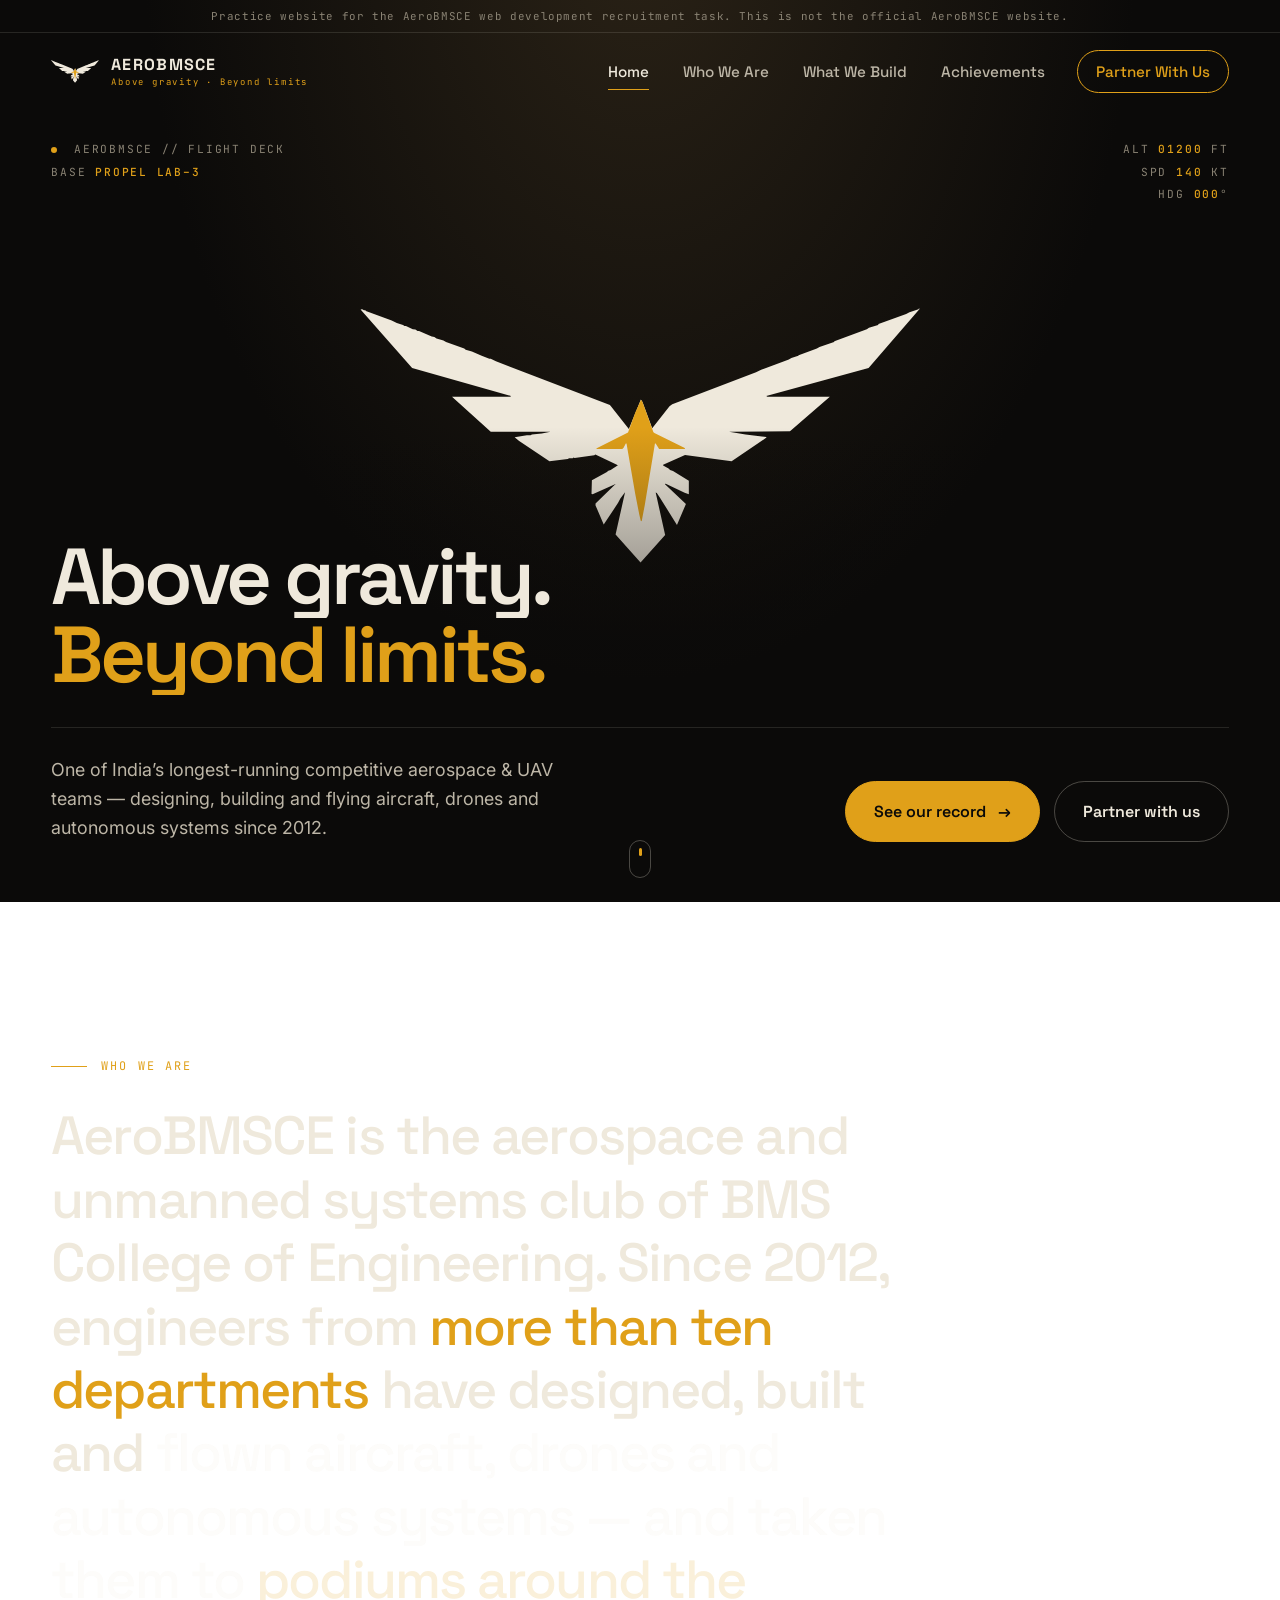
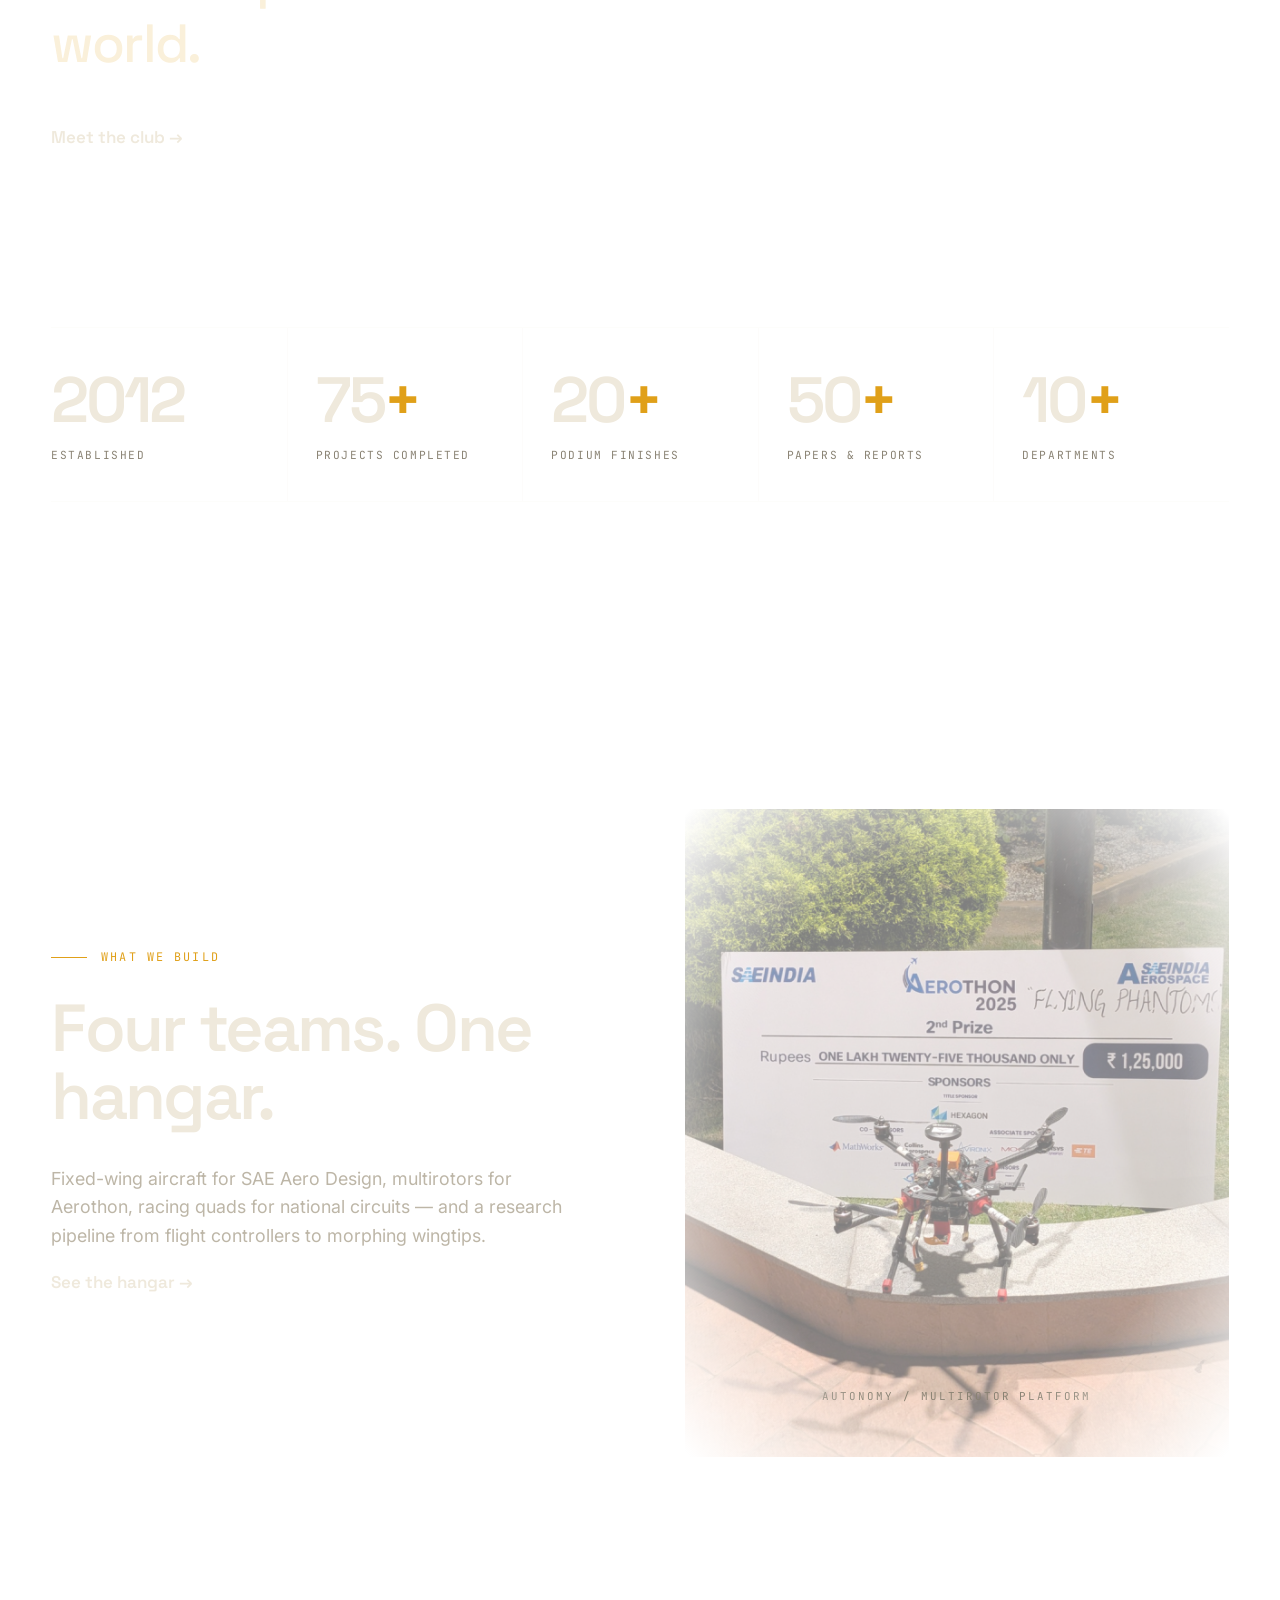
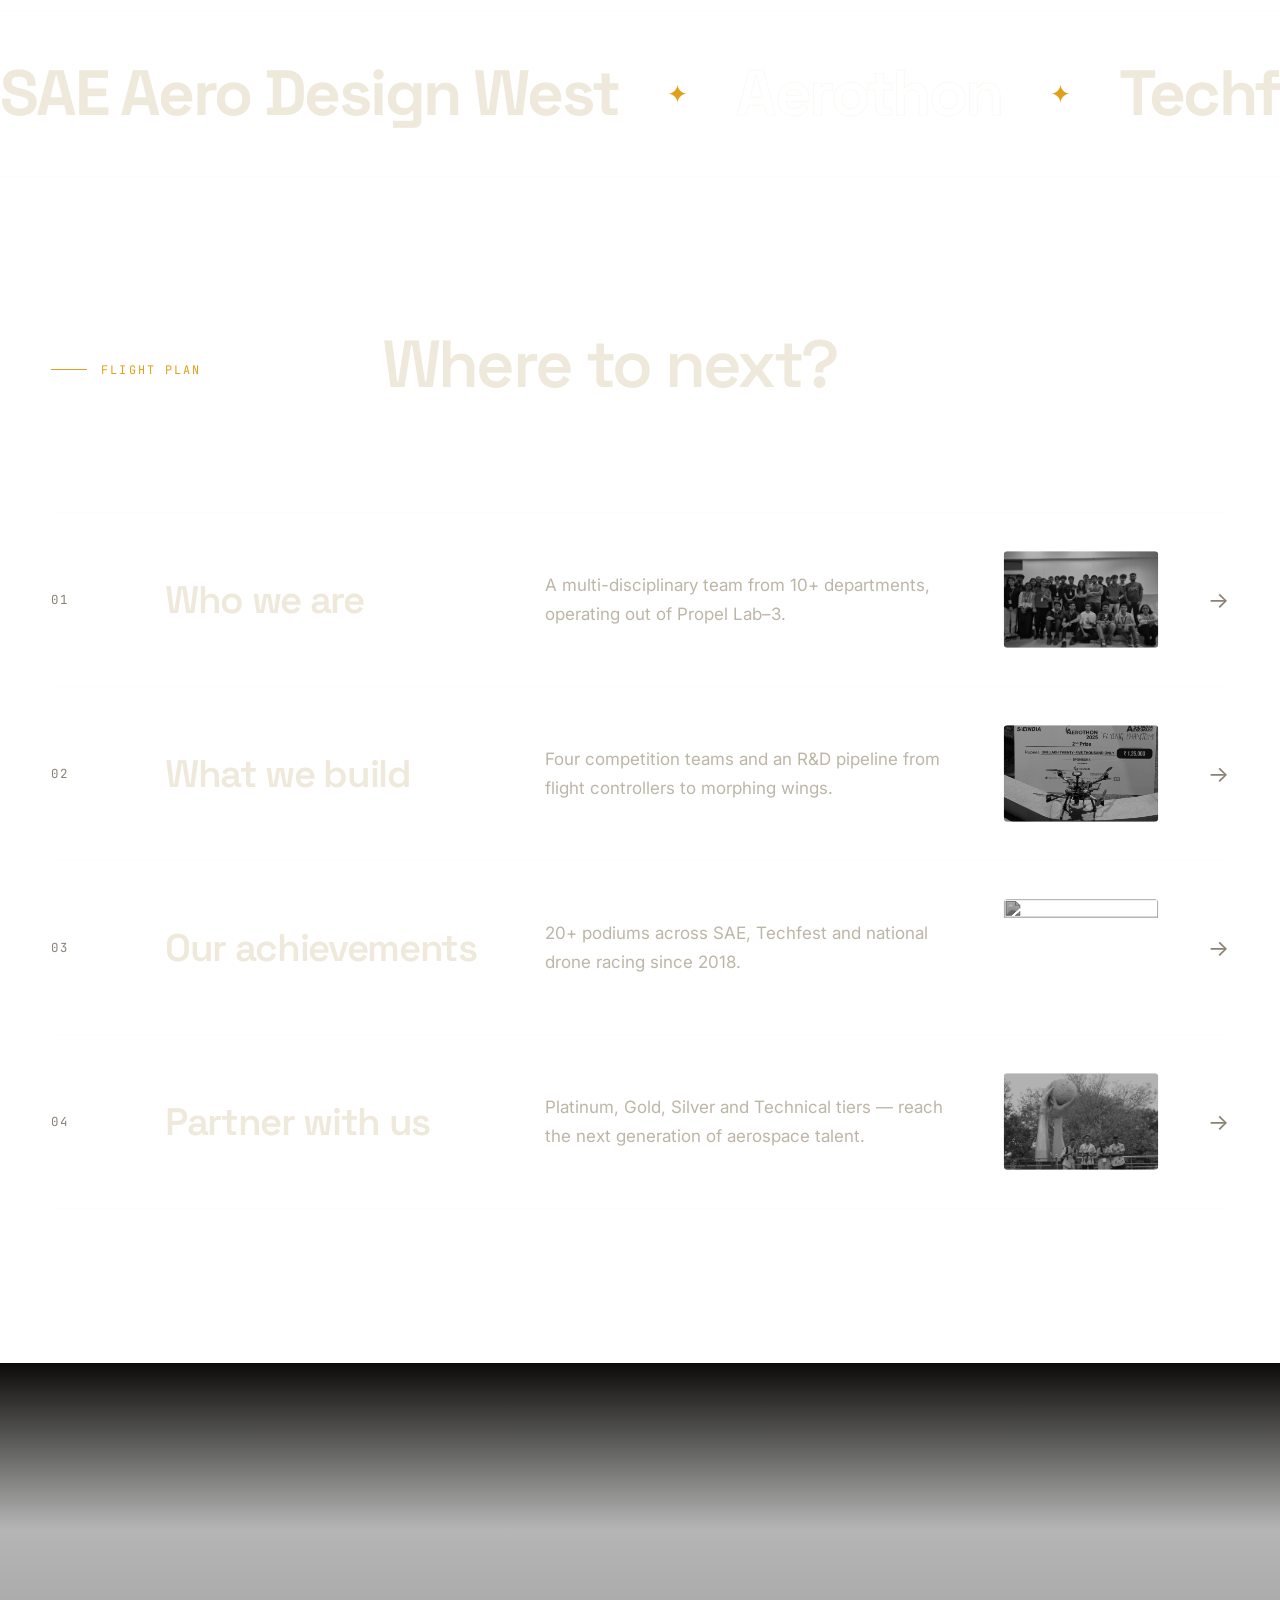
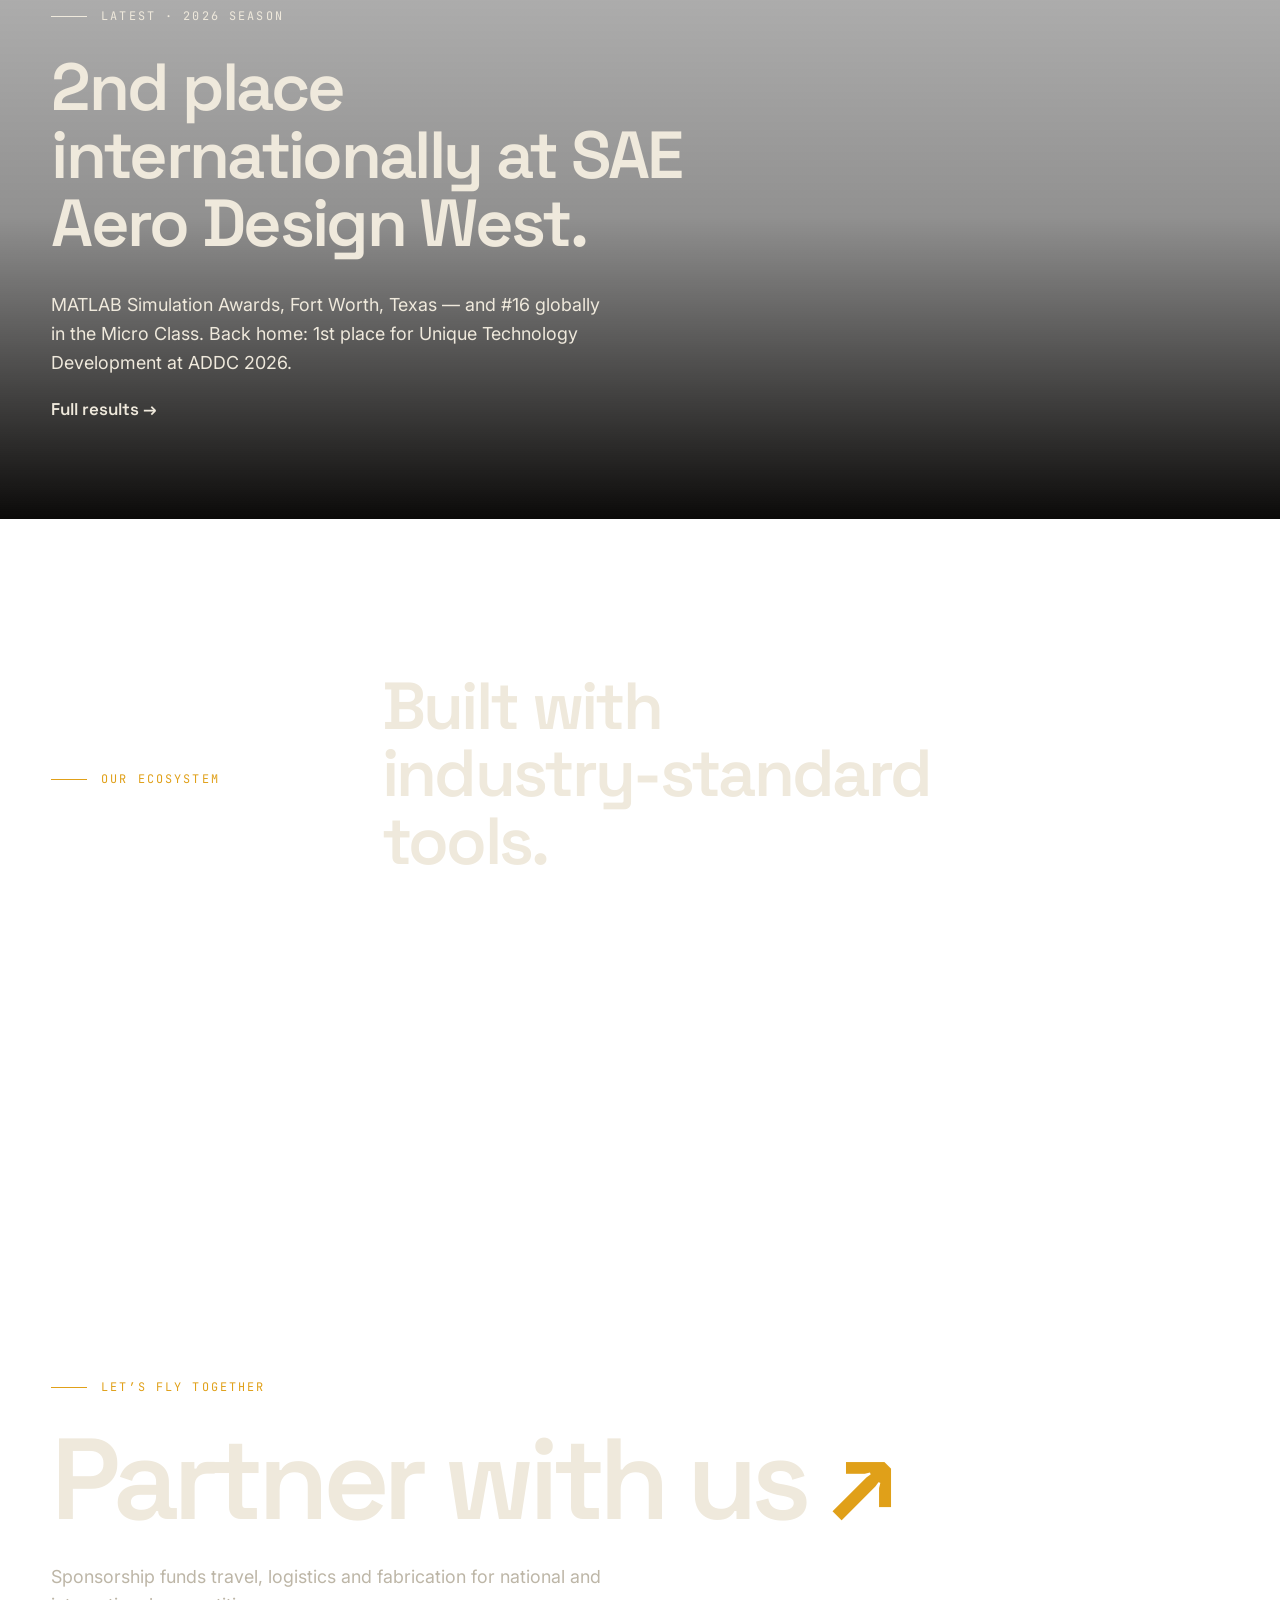
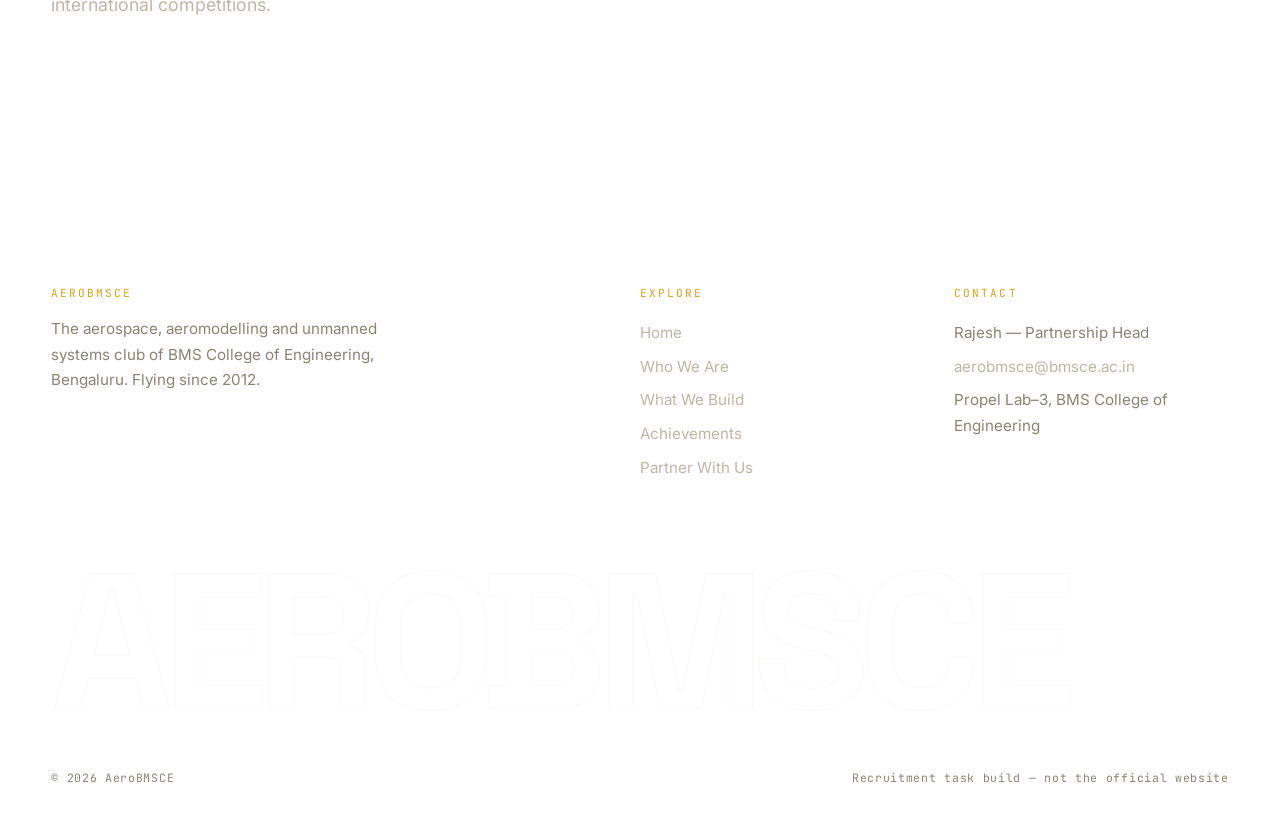
==== commit c5a87ff6: "Inline row photos, Aerothon photo band, 404 page, link previews - Home index rows show their photo i" ====
--- a/index.html
+++ b/index.html
@@ -6,6 +6,13 @@
   <meta name="robots" content="noindex">
   <meta name="description" content="AeroBMSCE — the aerospace, aeromodelling and unmanned systems club of BMS College of Engineering, Bengaluru.">
   <meta name="theme-color" content="#0b0a09">
+  <!-- link previews when the URL is shared -->
+  <meta property="og:type" content="website">
+  <meta property="og:site_name" content="AeroBMSCE">
+  <meta property="og:title" content="AeroBMSCE — Above Gravity, Beyond Limits">
+  <meta property="og:description" content="AeroBMSCE — the aerospace, aeromodelling and unmanned systems club of BMS College of Engineering, Bengaluru.">
+  <meta property="og:image" content="https://aerobmsce-revamp.vercel.app/images/photo1.jpg">
+  <meta name="twitter:card" content="summary_large_image">
   <title>AeroBMSCE — Above Gravity, Beyond Limits</title>
   <link rel="icon" href="images/eagle.svg" type="image/svg+xml">
   <link rel="preconnect" href="https://fonts.googleapis.com">
@@ -27,7 +34,7 @@
 <body>
 
 <a class="skip-link" href="#main">Skip to content</a>
-<div class="notice">Practice website for the AeroBMSCE web development recruitment task. This is not the official AeroBMSCE website.</div>
+<div class="notice"><span class="notice-long">Practice website for the AeroBMSCE web development recruitment task. This is not the official AeroBMSCE website.</span><span class="notice-short">Practice site — not the official AeroBMSCE website.</span></div>
 
 <header class="site-header">
   <div class="container">
@@ -129,21 +136,21 @@
         <h2>Where to next?</h2>
       </div>
       <nav class="rows reveal" aria-label="Site sections">
-        <a class="row" href="about.html" data-preview="images/photo5.jpg">
+        <a class="row row--thumb" href="about.html">
           <span class="row-num">01</span><h3>Who we are</h3>
-          <p>A multi-disciplinary team from 10+ departments, operating out of Propel Lab–3.</p><span class="row-arrow" aria-hidden="true">→</span>
-        </a>
-        <a class="row" href="build.html" data-preview="images/photo7.jpg">
+          <p>A multi-disciplinary team from 10+ departments, operating out of Propel Lab–3.</p><img class="row-thumb" src="images/photo5.jpg" alt="" loading="lazy"><span class="row-arrow" aria-hidden="true">→</span>
+        </a>
+        <a class="row row--thumb" href="build.html">
           <span class="row-num">02</span><h3>What we build</h3>
-          <p>Four competition teams and an R&amp;D pipeline from flight controllers to morphing wings.</p><span class="row-arrow" aria-hidden="true">→</span>
-        </a>
-        <a class="row" href="achievements.html" data-preview="images/photo1.jpg">
+          <p>Four competition teams and an R&amp;D pipeline from flight controllers to morphing wings.</p><img class="row-thumb" src="images/photo7.jpg" alt="" loading="lazy"><span class="row-arrow" aria-hidden="true">→</span>
+        </a>
+        <a class="row row--thumb" href="achievements.html">
           <span class="row-num">03</span><h3>Our achievements</h3>
-          <p>20+ podiums across SAE, Techfest and national drone racing since 2018.</p><span class="row-arrow" aria-hidden="true">→</span>
-        </a>
-        <a class="row" href="partners.html" data-preview="images/photo6.jpg">
+          <p>20+ podiums across SAE, Techfest and national drone racing since 2018.</p><img class="row-thumb" src="images/photo1.jpg" alt="" loading="lazy"><span class="row-arrow" aria-hidden="true">→</span>
+        </a>
+        <a class="row row--thumb" href="partners.html">
           <span class="row-num">04</span><h3>Partner with us</h3>
-          <p>Platinum, Gold, Silver and Technical tiers — reach the next generation of aerospace talent.</p><span class="row-arrow" aria-hidden="true">→</span>
+          <p>Platinum, Gold, Silver and Technical tiers — reach the next generation of aerospace talent.</p><img class="row-thumb" src="images/photo6.jpg" alt="" loading="lazy"><span class="row-arrow" aria-hidden="true">→</span>
         </a>
       </nav>
     </div>
--- a/style.css
+++ b/style.css
@@ -392,21 +392,18 @@
 a.row:hover h3, a.row:hover .row-arrow { color: var(--gold); }
 a.row:hover .row-arrow { transform: translateX(6px) rotate(-45deg); }
 
-/* Floating image that follows the pointer over linked rows (script.js) */
-.row-preview {
-  position: fixed;
-  top: 0;
-  left: 0;
-  width: 320px;
-  aspect-ratio: 4 / 3;
+/* Linked rows with a photo thumbnail that sits inside the row (never over the text) */
+.row--thumb { grid-template-columns: 90px 1fr 1.2fr 168px 40px; align-items: center; }
+.row-thumb {
+  width: 168px;
+  aspect-ratio: 16 / 10;
   object-fit: cover;
-  pointer-events: none;
-  z-index: 40;
-  opacity: 0;
   border-radius: 4px;
-  transition: opacity .3s;
-}
-.row-preview.is-on { opacity: 1; }
+  filter: grayscale(1) brightness(.7);
+  transform: scale(.92);
+  transition: filter .5s, transform .6s var(--ease);
+}
+a.row:hover .row-thumb, a.row:focus-visible .row-thumb { filter: none; transform: scale(1) rotate(-2deg); }
 
 /* Simple list with gold arrows */
 .ticks { list-style: none; margin: 0; padding: 0; border-top: 1px solid var(--line); }
@@ -736,6 +733,8 @@
   .tier:nth-child(3) { padding-left: 0; border-left: 0; }
   .tier:nth-child(n+3) { border-top: 1px solid var(--line); margin-top: 24px; }
   .row { grid-template-columns: 60px 1fr 1fr 30px; }
+  .row--thumb { grid-template-columns: 60px 1fr 1fr 140px 30px; }
+  .row-thumb { width: 140px; }
 }
 
 @media (max-width: 860px) {
@@ -768,7 +767,11 @@
   .row-num { grid-column: 1 / -1; }
   .row p { grid-column: 1 / -1; }
   .row-arrow { grid-row: 2; grid-column: 2; }
-  .row-preview { display: none; }
+  .row--thumb { grid-template-columns: 1fr 24px; }
+  .row-thumb { grid-column: 1 / -1; grid-row: 2; width: 100%; transform: none; filter: none; margin: 6px 0 4px; }
+  .row--thumb h3 { grid-row: 3; }
+  .row--thumb .row-arrow { grid-row: 3; }
+  .row--thumb p { grid-row: 4; }
 
   .hero3d { min-height: 640px; }
   .hero3d-bottom { flex-direction: column; align-items: flex-start; }
@@ -808,3 +811,10 @@
 .ticks--spaced { margin-top: 64px; }
 /* SVG eagle fallback for stages when WebGL isn't available */
 .scene-fallback[src$=".svg"] { object-fit: contain; padding: 18%; opacity: .9; }
+
+/* Shorter disclaimer on small screens */
+.notice-short { display: none; }
+@media (max-width: 560px) {
+  .notice-long { display: none; }
+  .notice-short { display: inline; }
+}
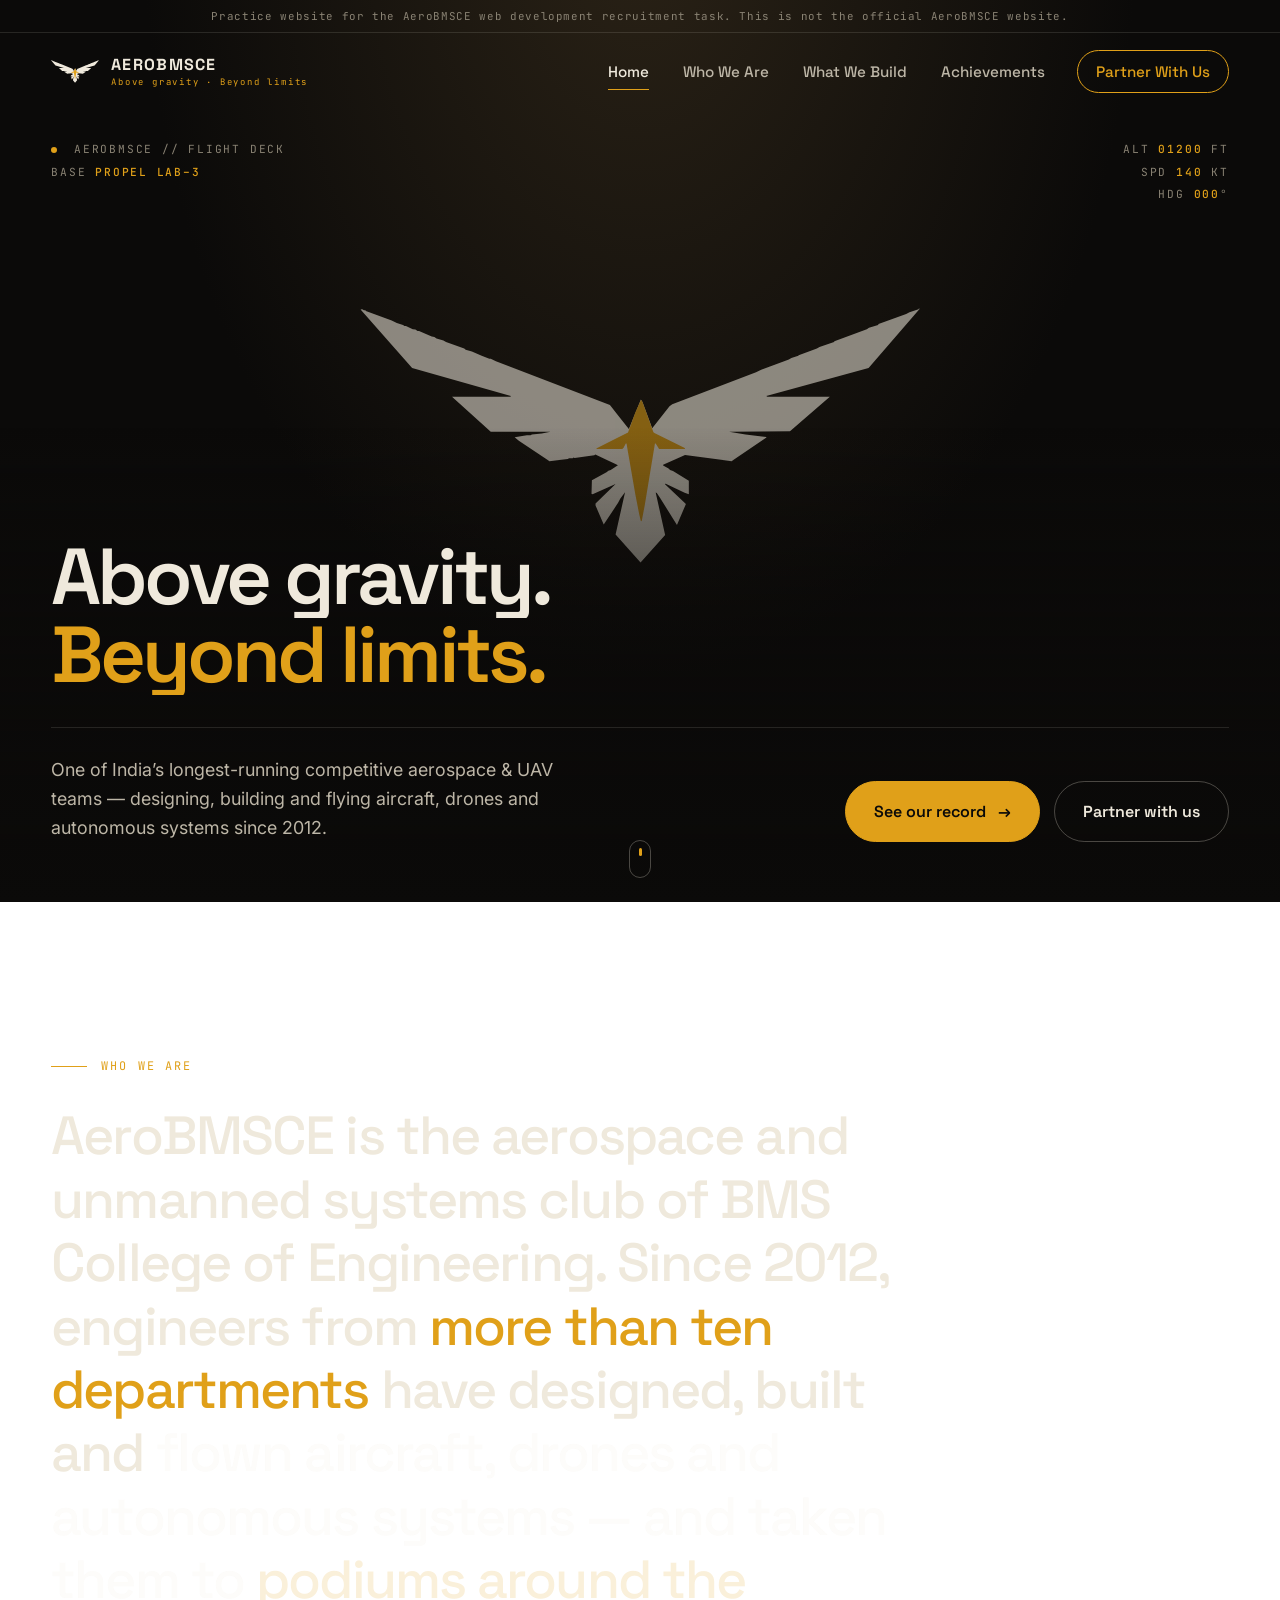
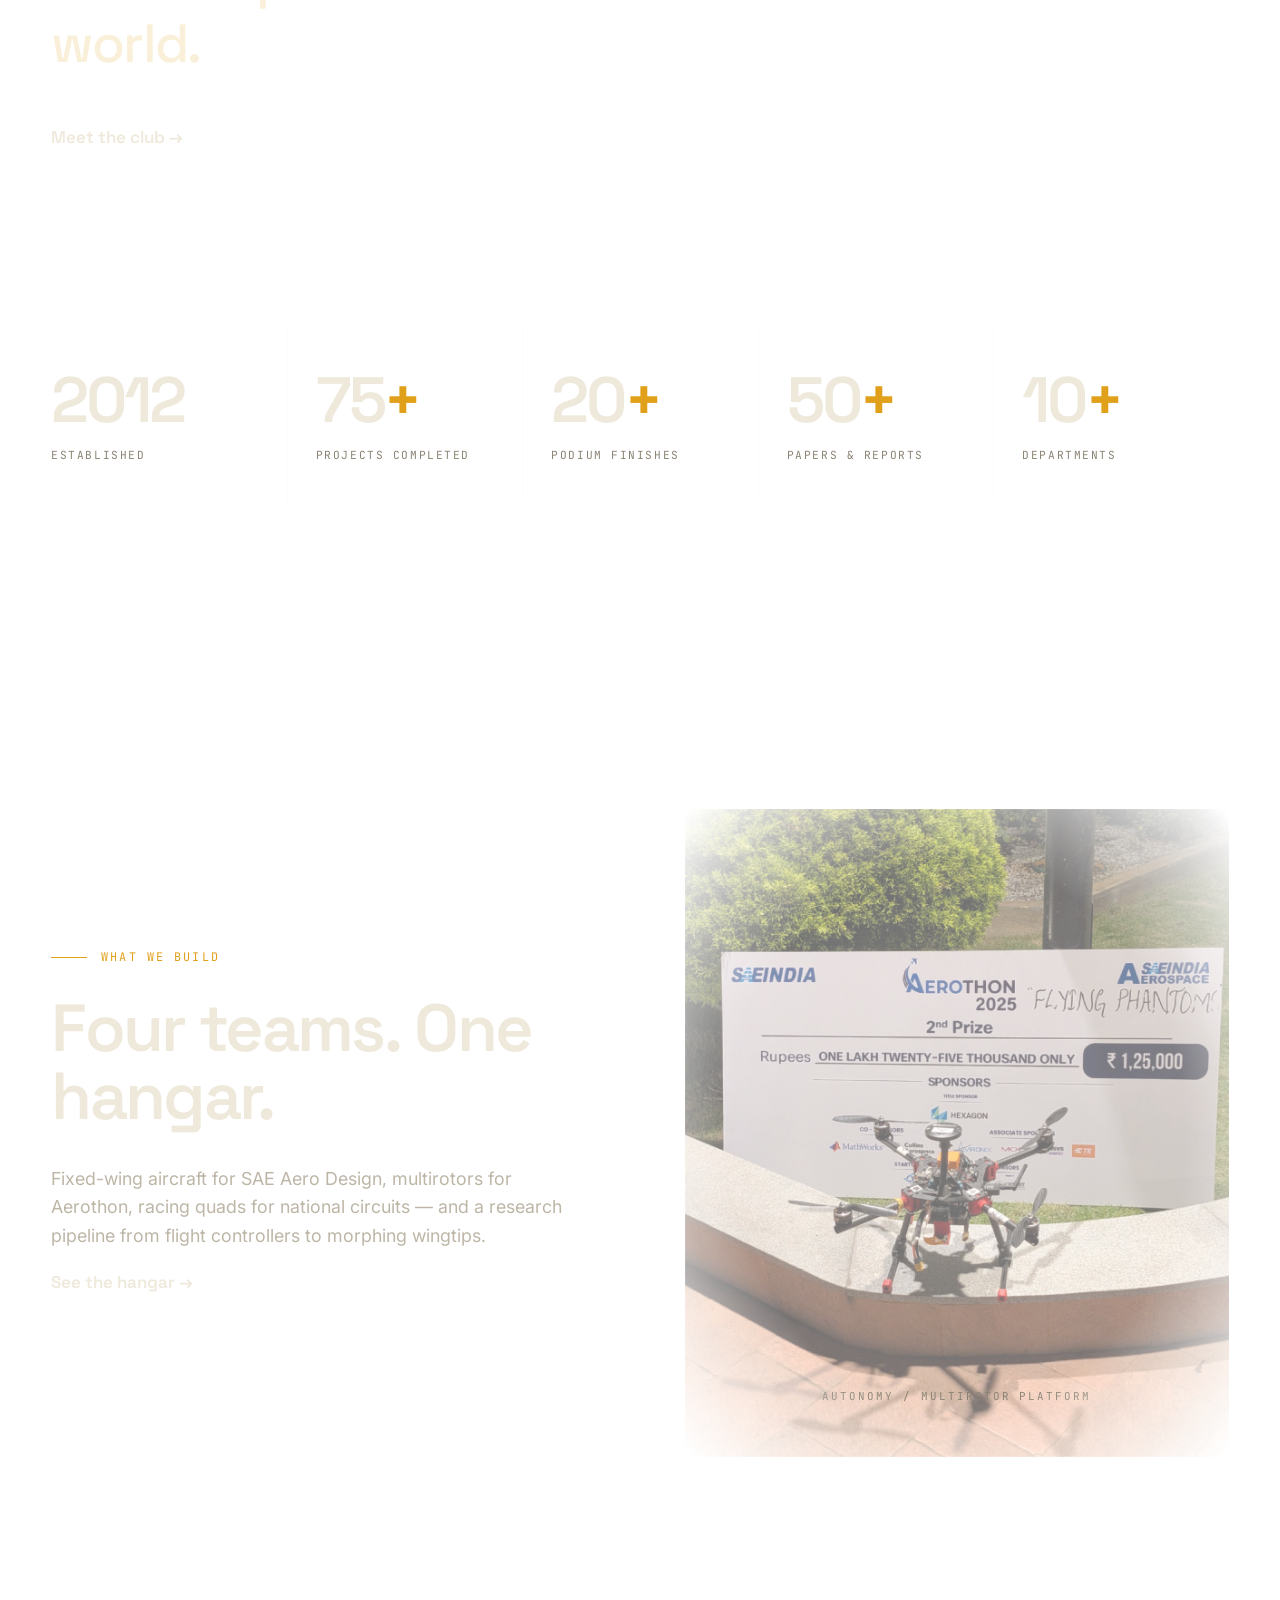
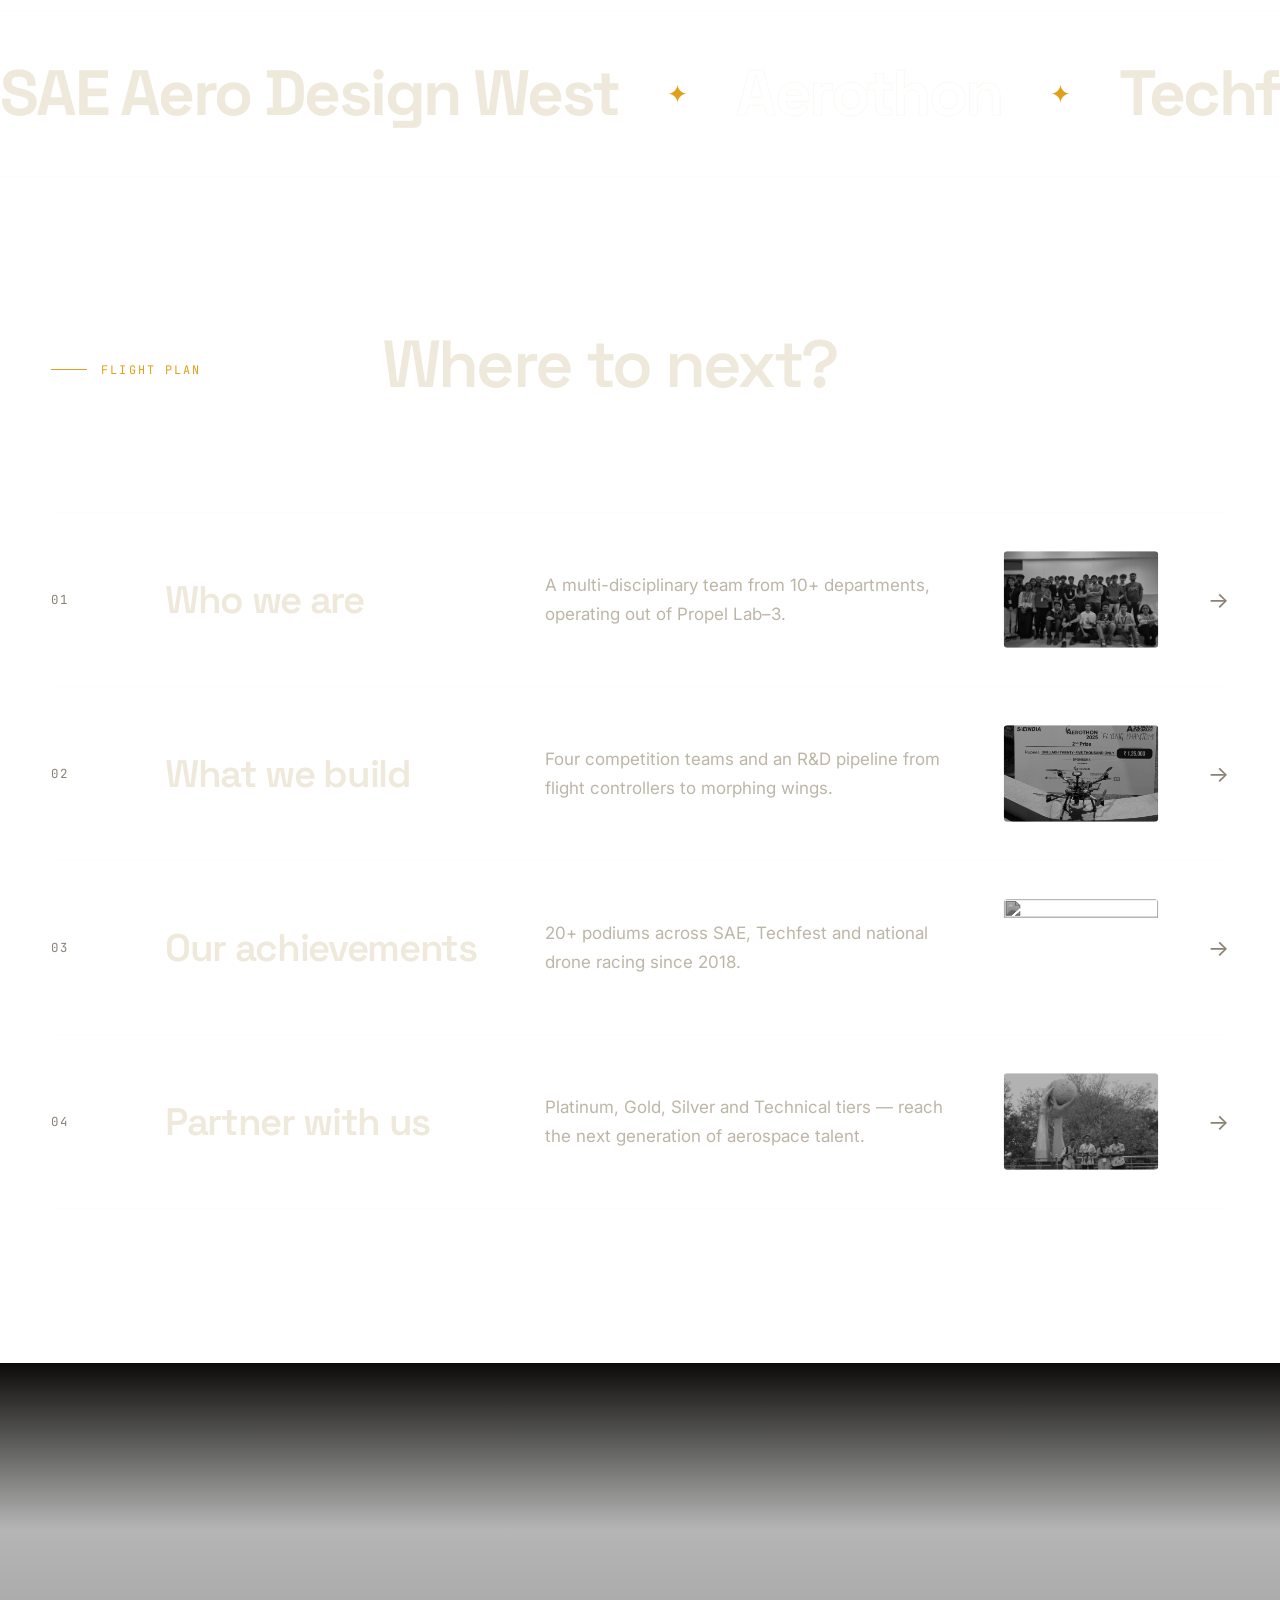
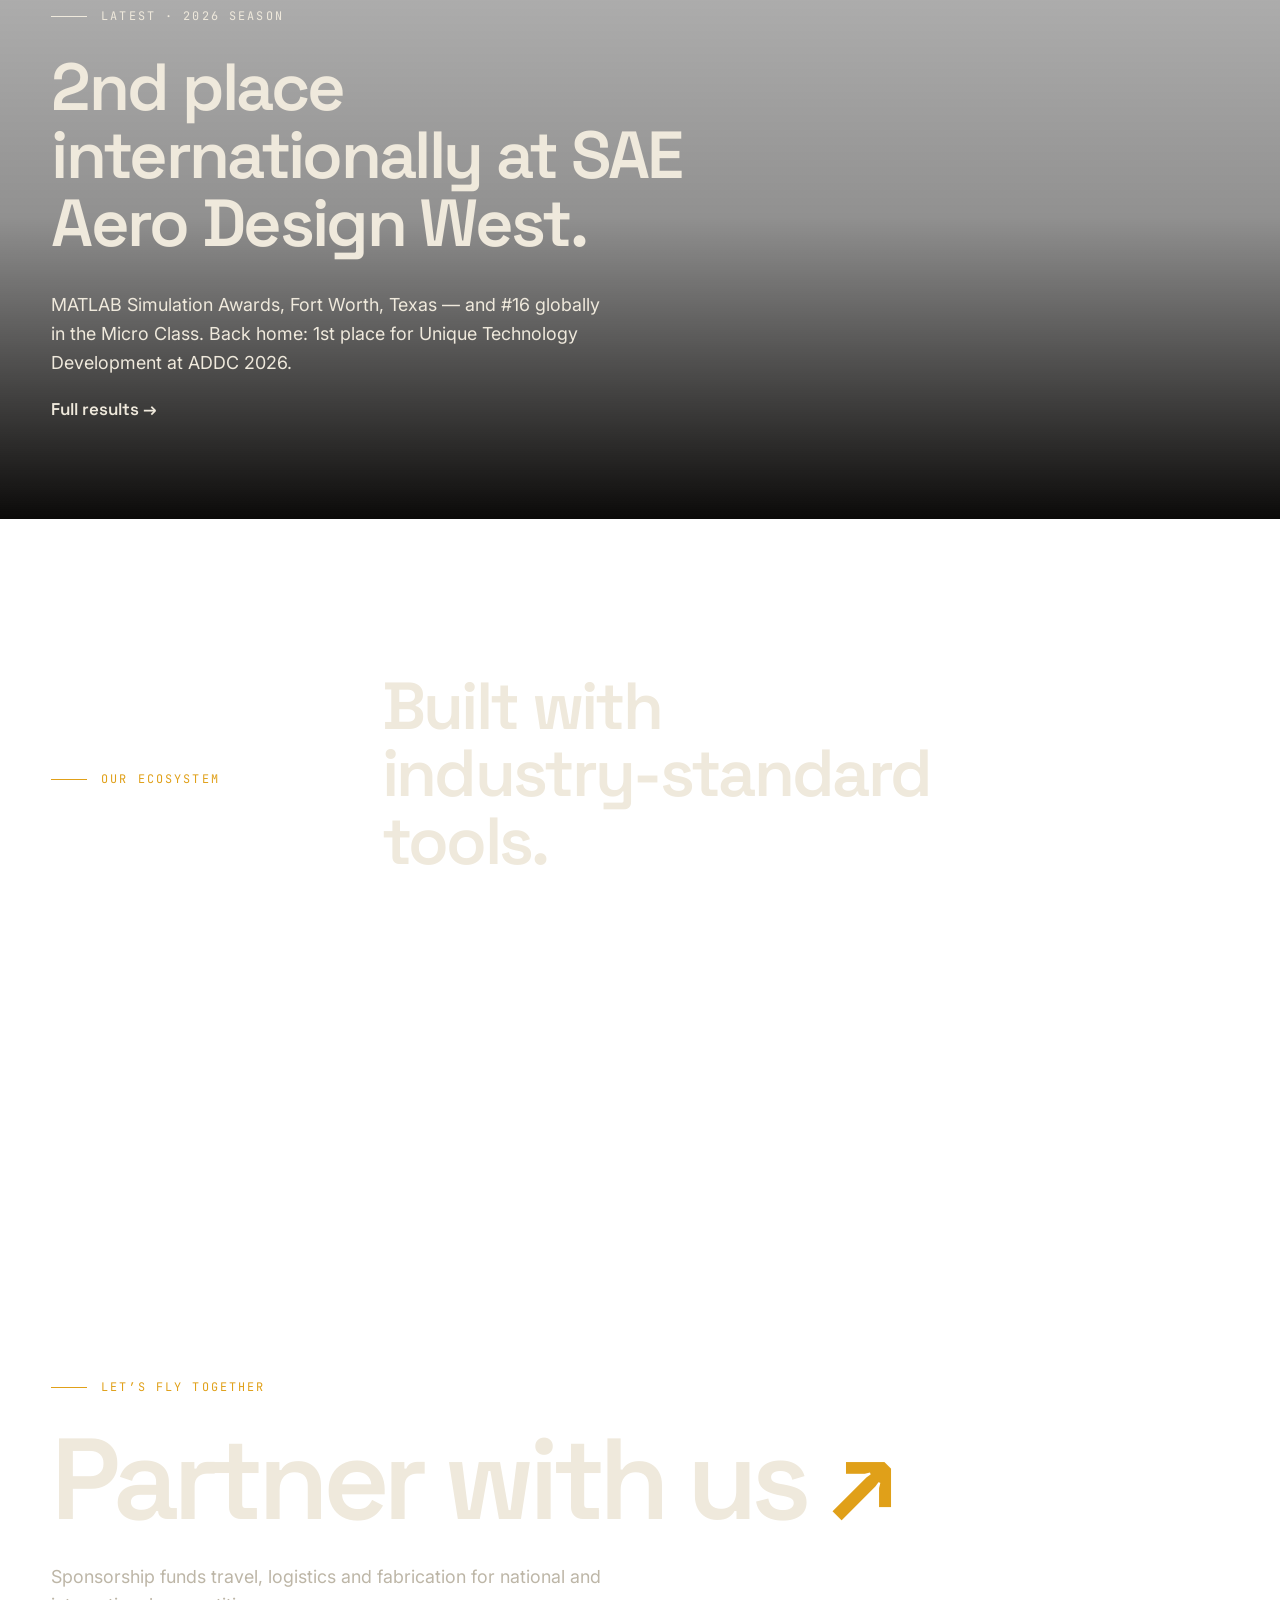
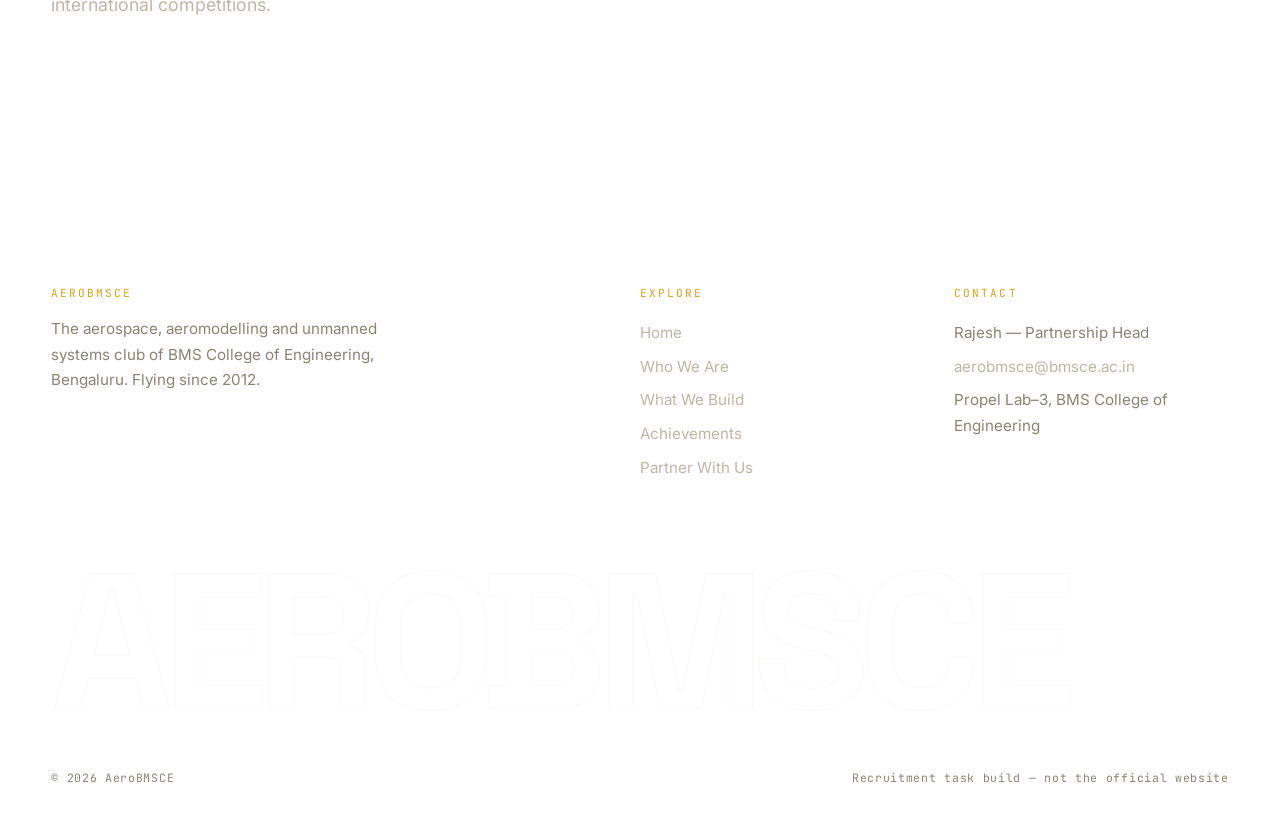
==== commit 1021ea8b: "Fix content flashing when pages load - Set the js class with an inline <head> script before first pa" ====
--- a/index.html
+++ b/index.html
@@ -3,6 +3,9 @@
 <head>
   <meta charset="utf-8">
   <meta name="viewport" content="width=device-width, initial-scale=1">
+  <!-- switch to the "JS on" styles before the first paint, so scroll-in
+       content never flashes visible and then hides again -->
+  <script>document.documentElement.className = "js";</script>
   <meta name="robots" content="noindex">
   <meta name="description" content="AeroBMSCE — the aerospace, aeromodelling and unmanned systems club of BMS College of Engineering, Bengaluru.">
   <meta name="theme-color" content="#0b0a09">
--- a/style.css
+++ b/style.css
@@ -290,6 +290,7 @@
   z-index: 0;
 }
 .logo3d-ready .logo3d-fallback { display: none; }
+.js .logo3d-fallback { opacity: 0; animation: fallback-in .6s ease 5s forwards; }
 
 .hero3d-content { position: relative; z-index: 2; padding-bottom: clamp(32px, 5vw, 60px); max-width: none; }
 .hero3d-title { font-size: clamp(3rem, 6.2vw, 6.6rem); line-height: .92; letter-spacing: -0.05em; margin-bottom: 32px; }
@@ -440,8 +441,9 @@
   mask-image: radial-gradient(ellipse 70% 70% at 50% 50%, #000 60%, transparent 100%);
 }
 .stage canvas, .scene-panel canvas { position: absolute; inset: 0; width: 100%; height: 100%; display: block; }
-.scene-fallback { position: absolute; inset: 0; width: 100%; height: 100%; object-fit: cover; opacity: .5; }
+.scene-fallback { position: absolute; inset: 0; width: 100%; height: 100%; object-fit: cover; opacity: 0; animation: fallback-in .6s ease 5s forwards; }
 .scene-ready .scene-fallback { display: none; }
+.scene-failed .scene-fallback { animation-delay: 0s; } /* WebGL unavailable: show the still image straight away */
 .stage figcaption {
   position: absolute;
   left: 50%;
@@ -699,6 +701,15 @@
 .reveal.is-visible { opacity: 1; transform: none; }
 .no-js .reveal { opacity: 1; transform: none; }
 
+/* Headings and the manifesto are re-built word by word by script.js; keep
+   them hidden until then so the plain text never flashes first. If the
+   script never runs they appear on their own after a moment. */
+.js :is(.section-head h2, .page-hero h1, .bleed-caption h2, .split h2):not(.split-heading),
+.js .manifesto:not(.is-split) {
+  visibility: hidden;
+  animation: show-late 0s linear 2.5s forwards;
+}
+
 .split-word { display: inline-block; overflow: hidden; vertical-align: top; padding-bottom: .08em; margin-bottom: -.08em; }
 .split-word > span { display: inline-block; transform: translateY(105%); transition: transform 1s var(--ease); transition-delay: calc(var(--i, 0) * 50ms); }
 .split-heading.is-visible .split-word > span { transform: none; }
@@ -708,6 +719,8 @@
 ::view-transition-new(root) { animation: vt-in .5s ease both; }
 
 @keyframes rise { to { transform: none; } }
+@keyframes show-late { to { visibility: visible; } }
+@keyframes fallback-in { to { opacity: .55; } }
 @keyframes fade-up { from { opacity: 0; transform: translateY(16px); } to { opacity: 1; transform: none; } }
 @keyframes blink { 50% { opacity: .2; } }
 @keyframes scroll-dot { 0% { transform: translateY(0); opacity: 1; } 80% { transform: translateY(14px); opacity: 0; } 100% { opacity: 0; } }
@@ -810,7 +823,7 @@
 .huge-number { font-family: var(--font-display); font-weight: 600; font-size: clamp(4rem, 11vw, 10rem); line-height: .9; letter-spacing: -0.06em; color: var(--gold); margin: 0 0 20px; }
 .ticks--spaced { margin-top: 64px; }
 /* SVG eagle fallback for stages when WebGL isn't available */
-.scene-fallback[src$=".svg"] { object-fit: contain; padding: 18%; opacity: .9; }
+.scene-fallback[src$=".svg"] { object-fit: contain; padding: 18%; }
 
 /* Shorter disclaimer on small screens */
 .notice-short { display: none; }
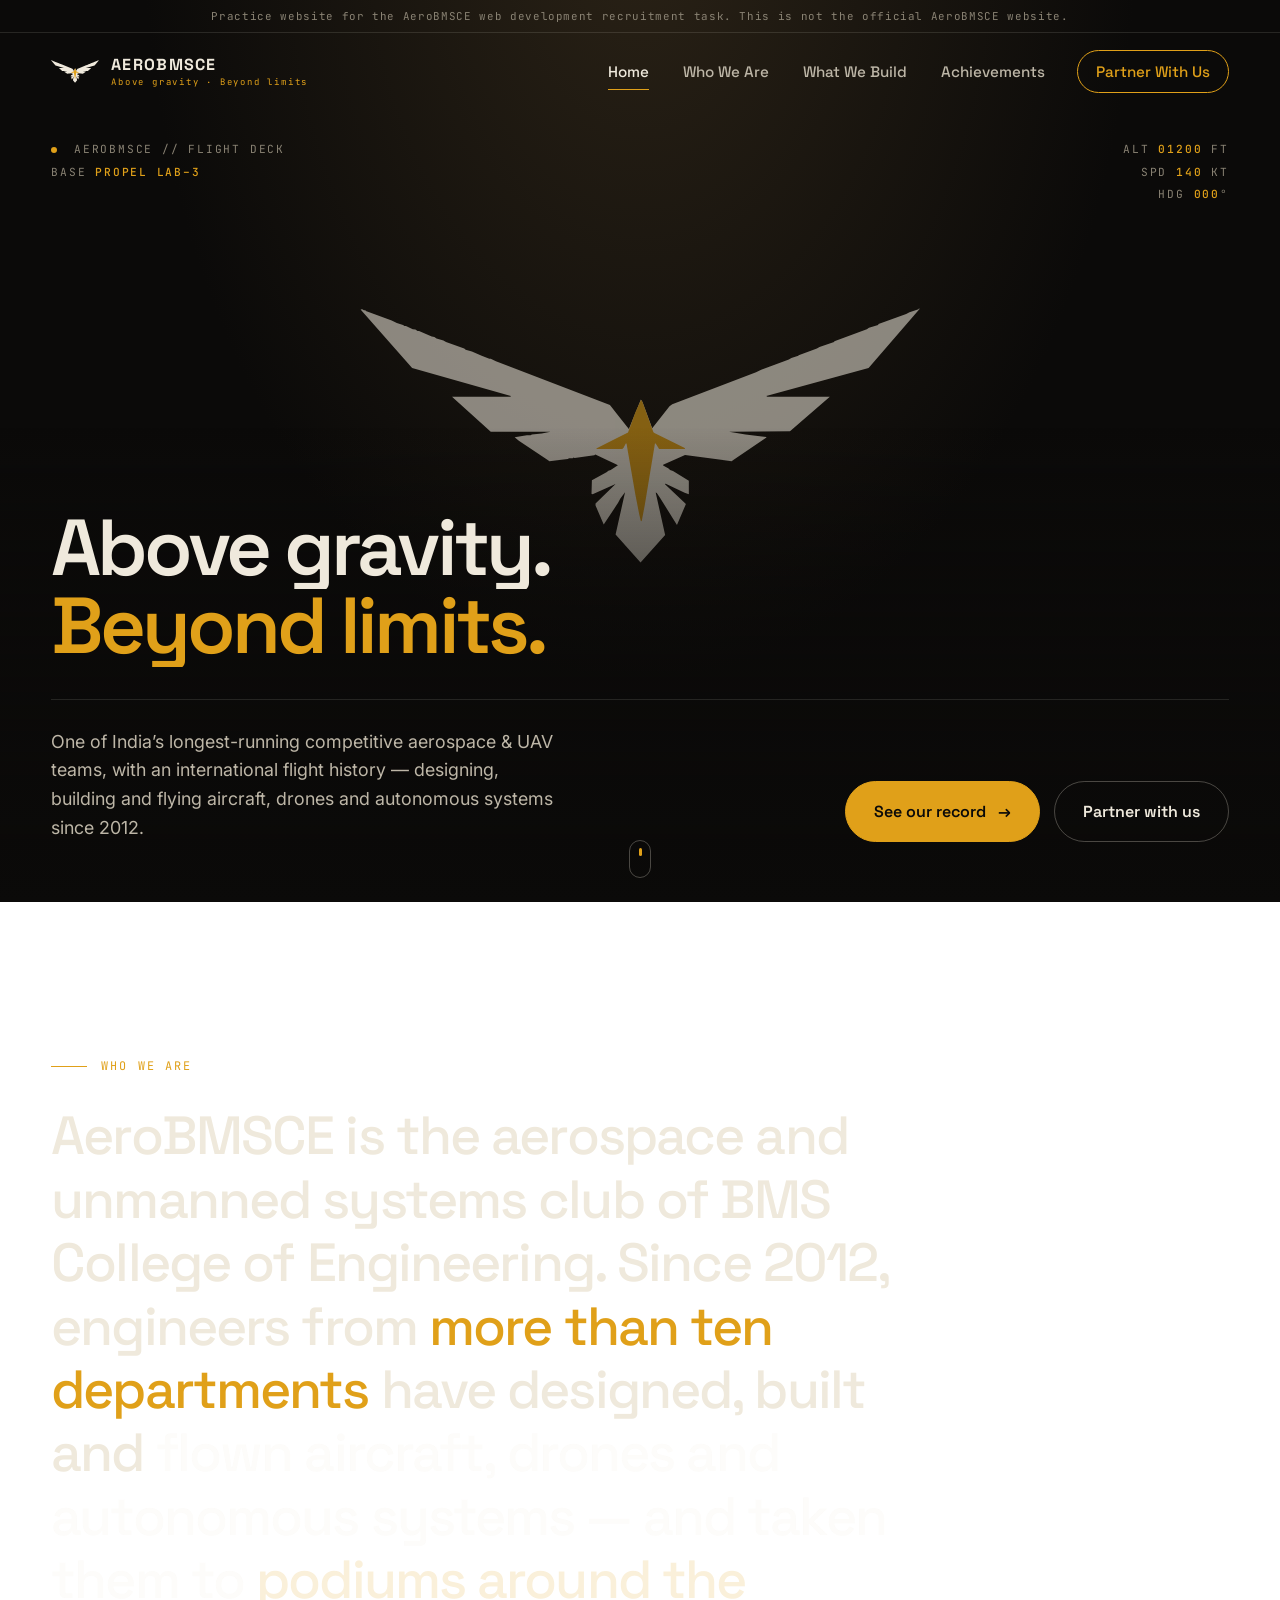
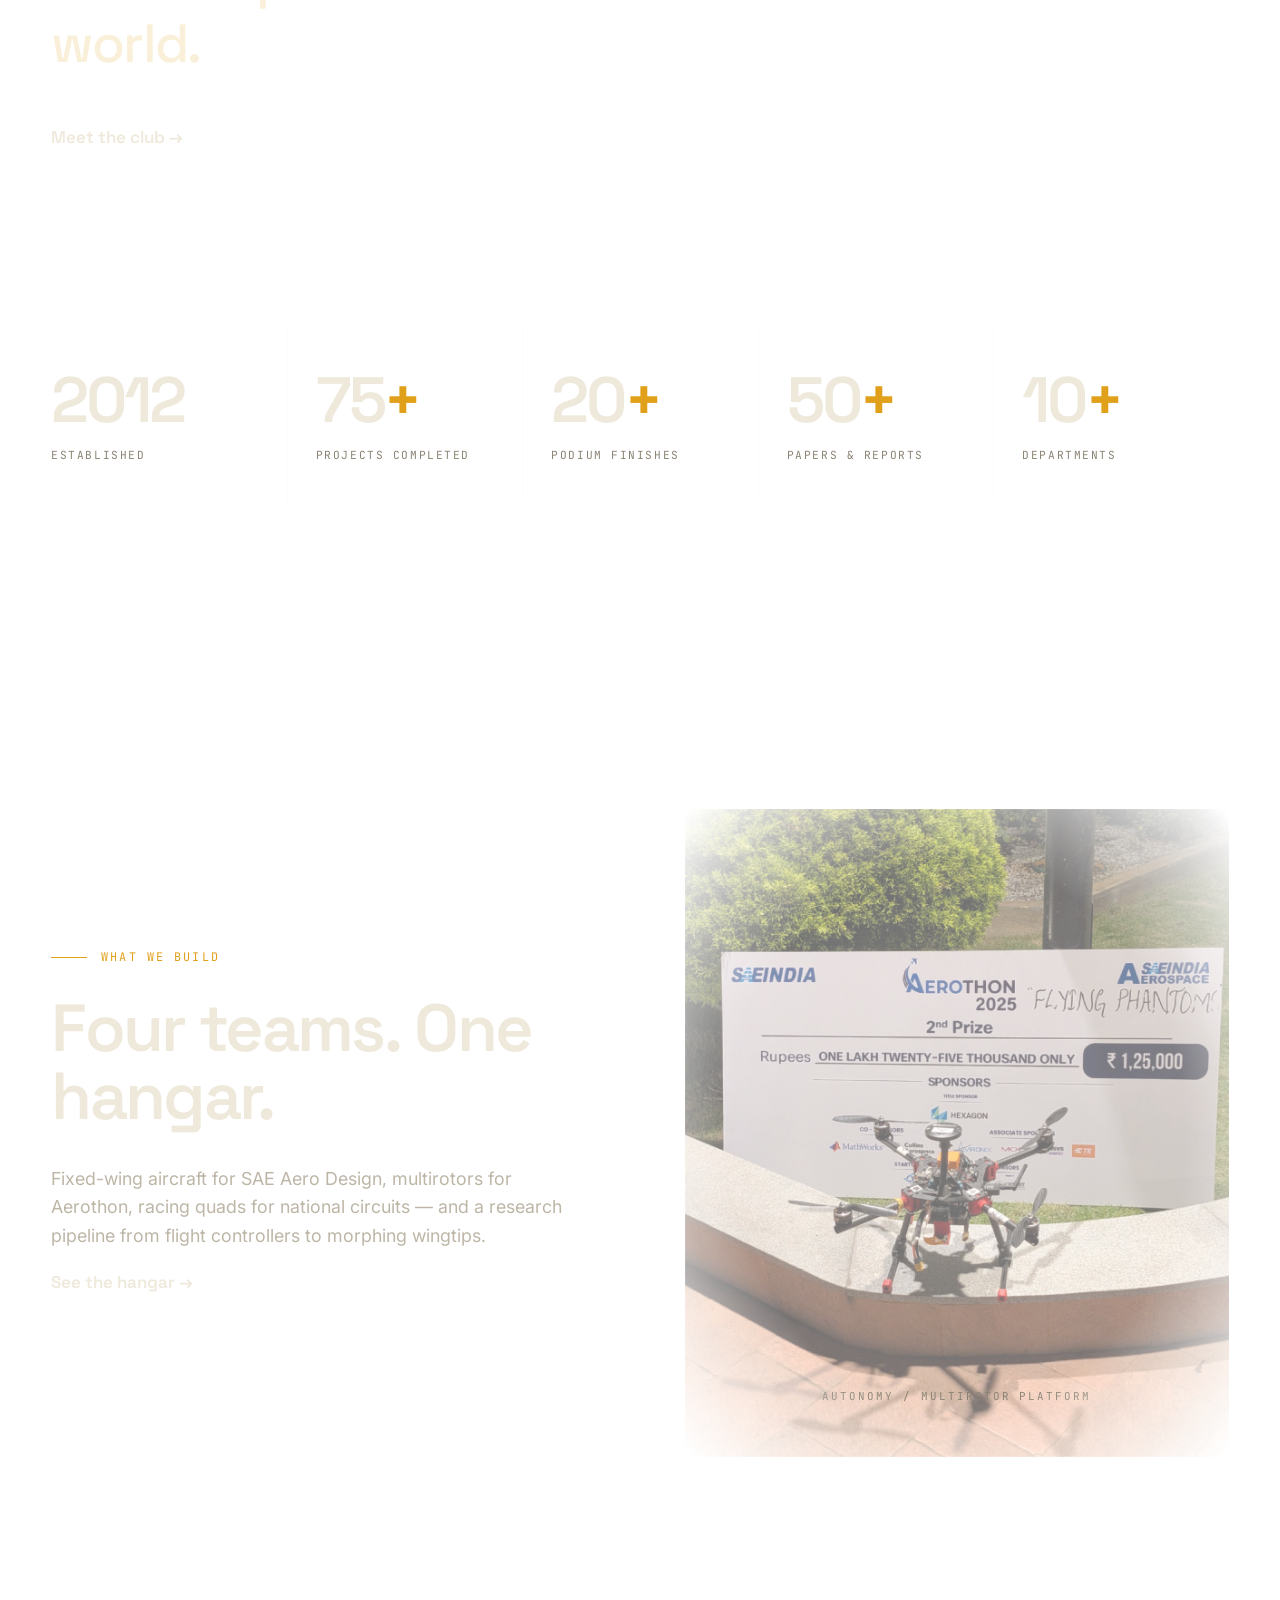
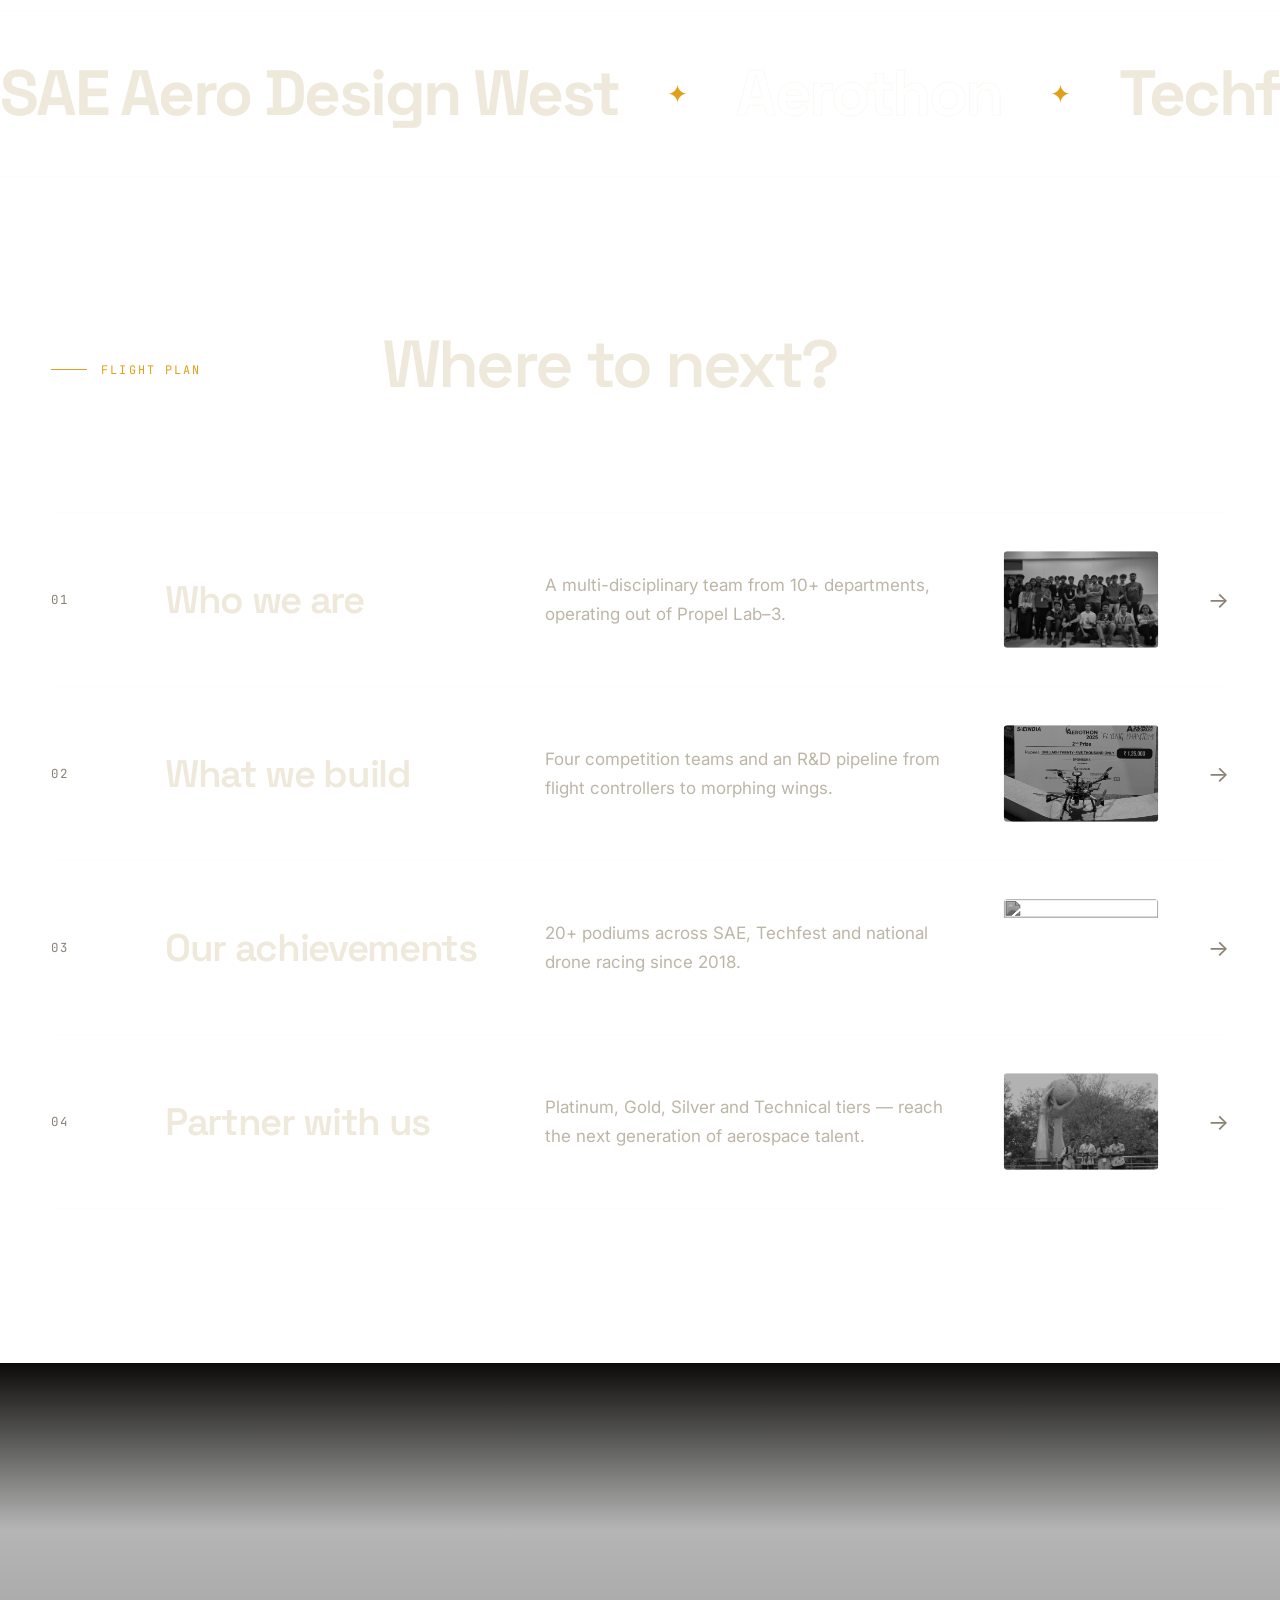
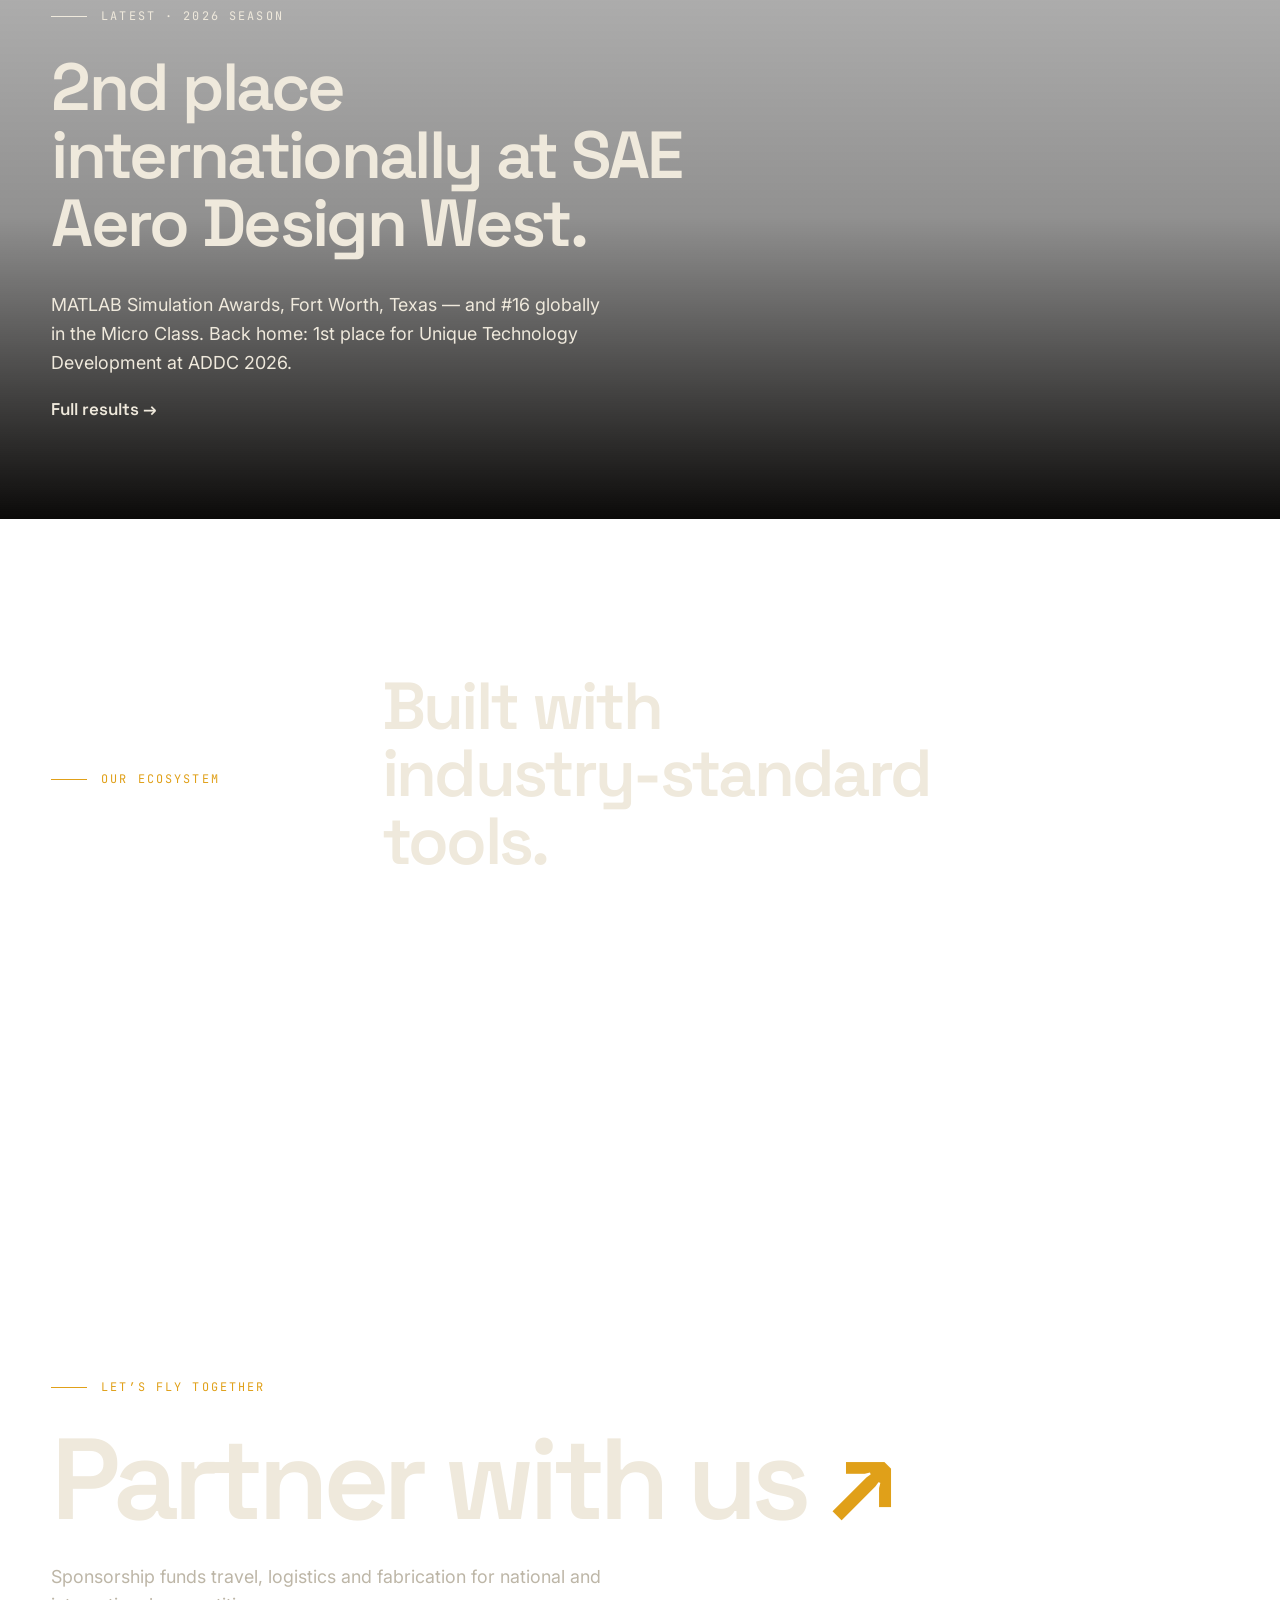
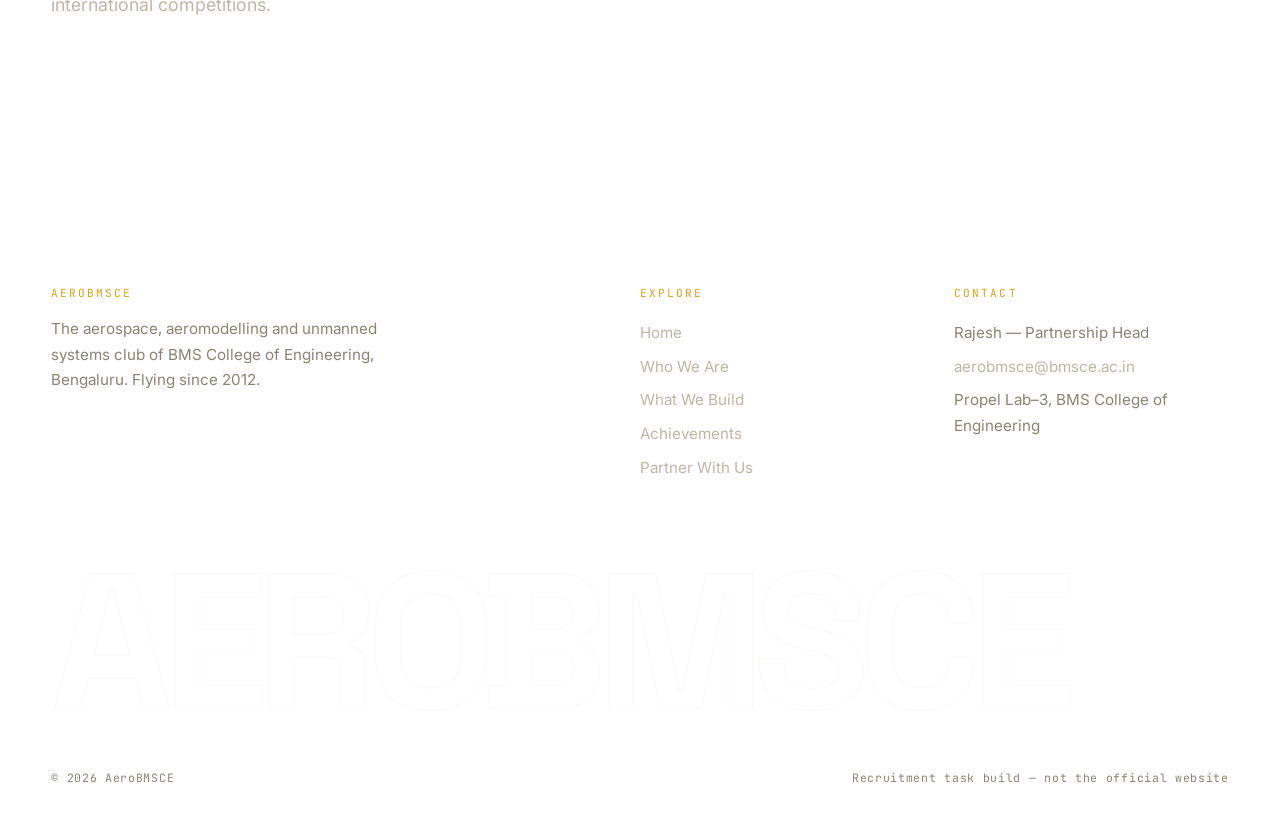
==== commit 0cd06197: "Restore original wording, GitHub Pages deploy, tablet HUD fix - Restore content shortened in the red" ====
--- a/index.html
+++ b/index.html
@@ -78,7 +78,7 @@
         <span class="line"><span><em>Beyond limits.</em></span></span>
       </h1>
       <div class="hero3d-bottom">
-        <p class="lead">One of India’s longest-running competitive aerospace &amp; UAV teams — designing, building and flying aircraft, drones and autonomous systems since 2012.</p>
+        <p class="lead">One of India’s longest-running competitive aerospace &amp; UAV teams, with an international flight history — designing, building and flying aircraft, drones and autonomous systems since 2012.</p>
         <div class="actions">
           <a class="btn btn--gold" href="achievements.html">See our record <span class="arrow" aria-hidden="true">→</span></a>
           <a class="btn" href="partners.html">Partner with us</a>
--- a/style.css
+++ b/style.css
@@ -788,7 +788,7 @@
 
   .hero3d { min-height: 640px; }
   .hero3d-bottom { flex-direction: column; align-items: flex-start; }
-  .hud--tr, .scroll-cue { display: none; }
+  .hud, .scroll-cue { display: none; }
 
   .page-hero { height: auto; min-height: 760px; align-items: flex-end; padding: 0 0 56px; }
   .page-hero::after { background: linear-gradient(180deg, rgba(11, 10, 9, 0) 30%, rgba(11, 10, 9, .85) 62%, var(--bg) 100%); }
@@ -831,3 +831,4 @@
   .notice-long { display: none; }
   .notice-short { display: inline; }
 }
+.vision-note { margin-top: 28px; }
